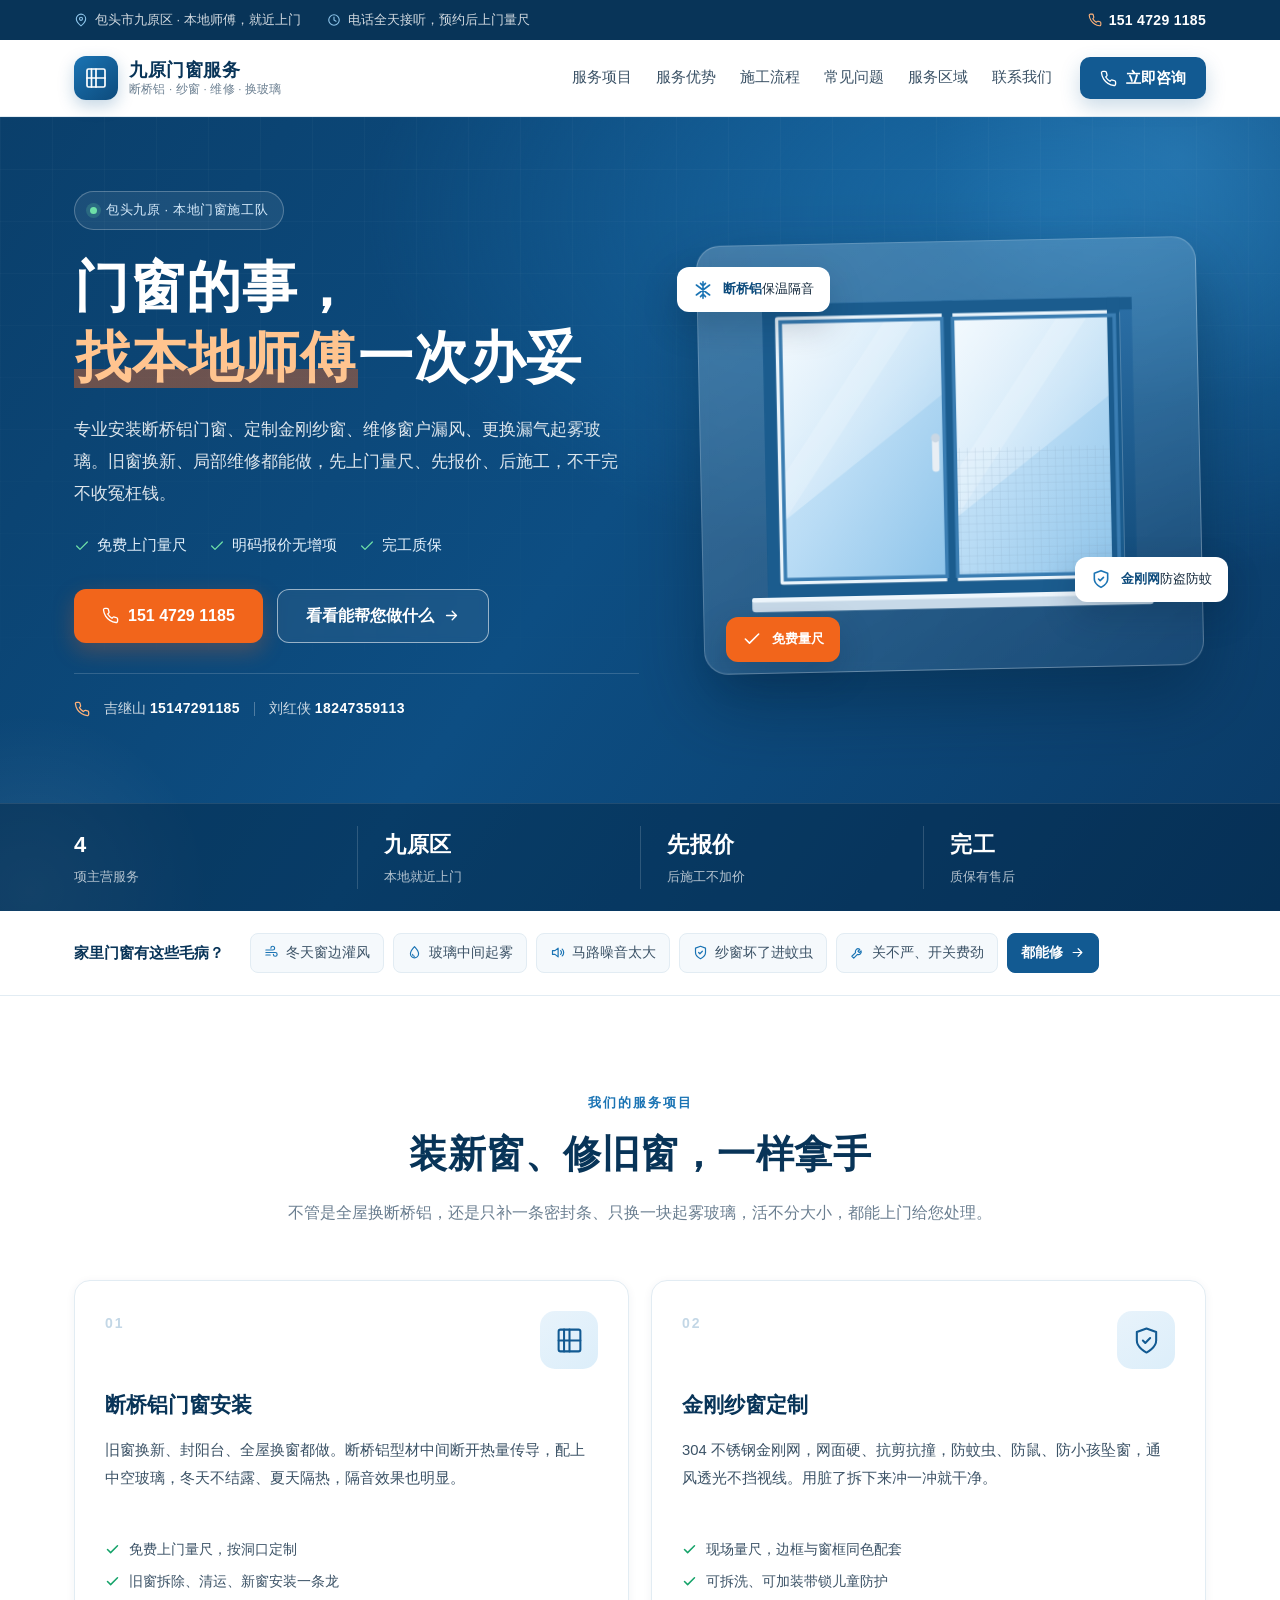
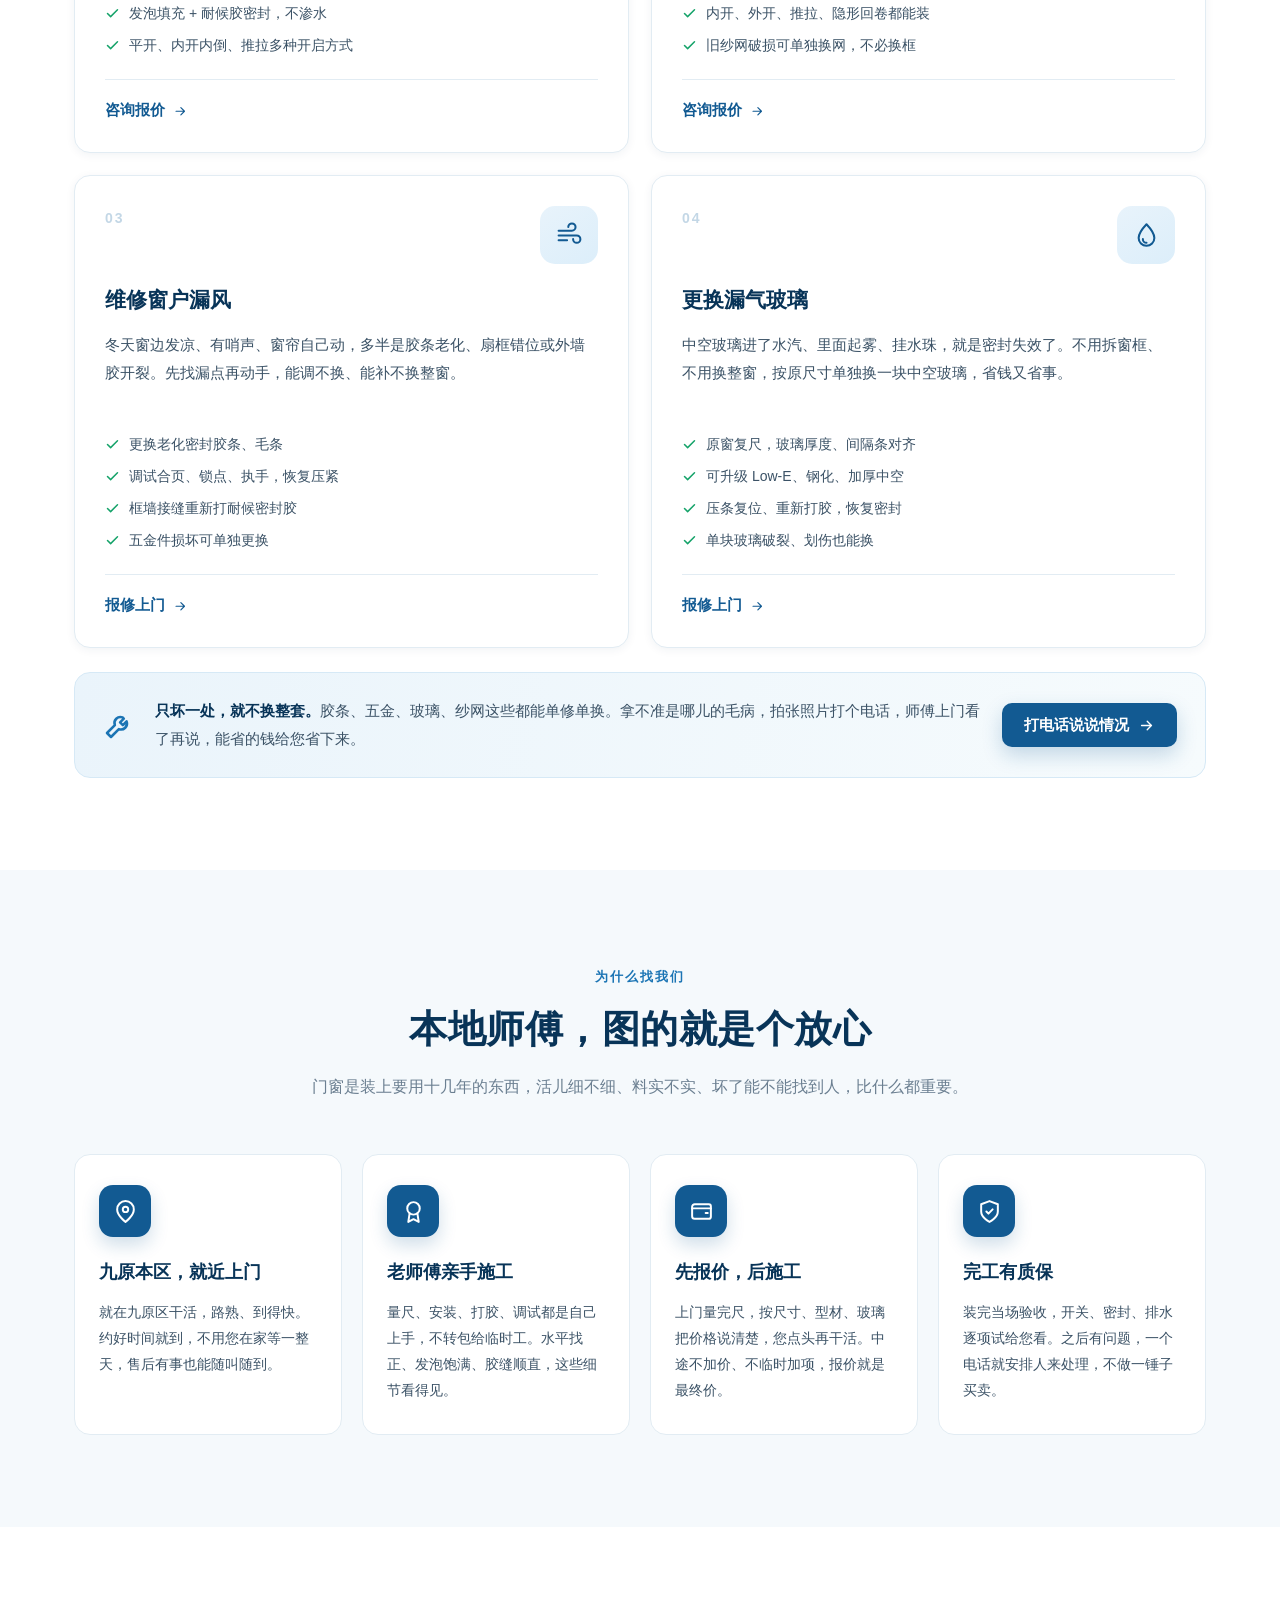
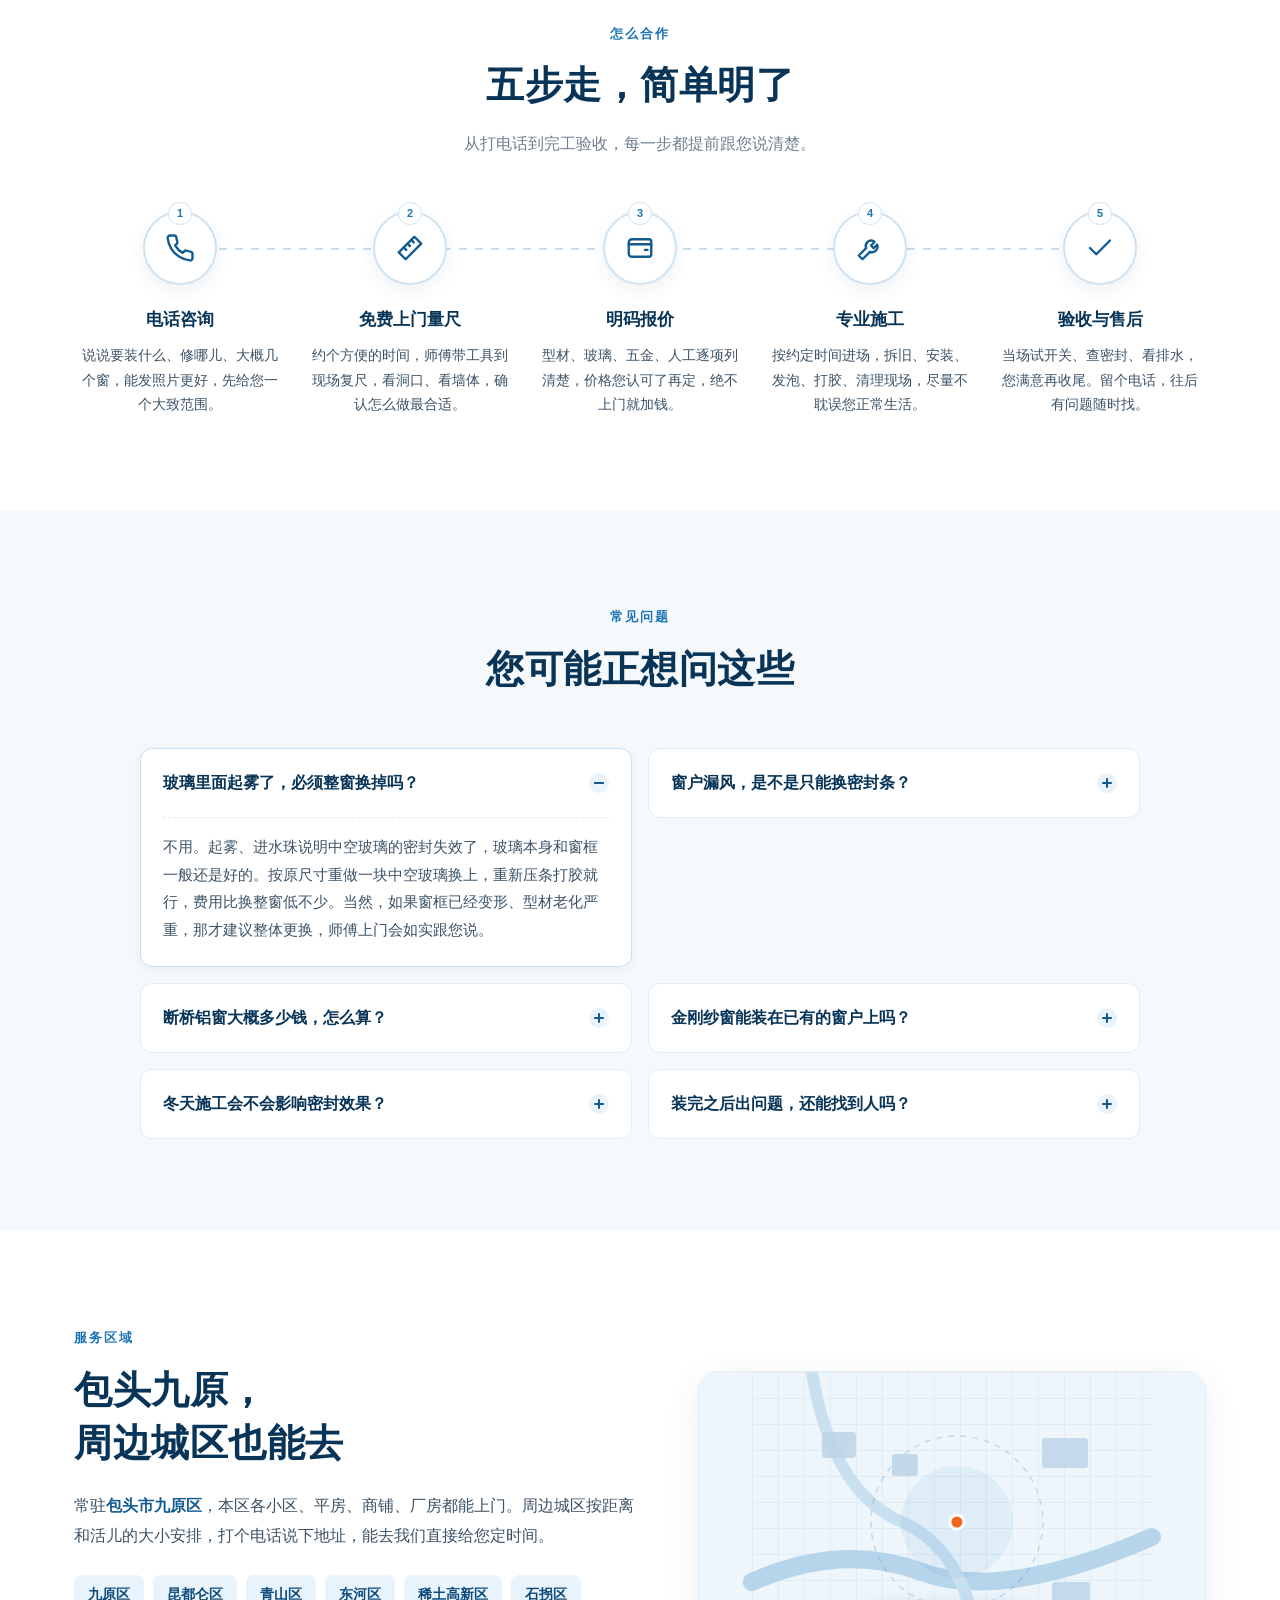
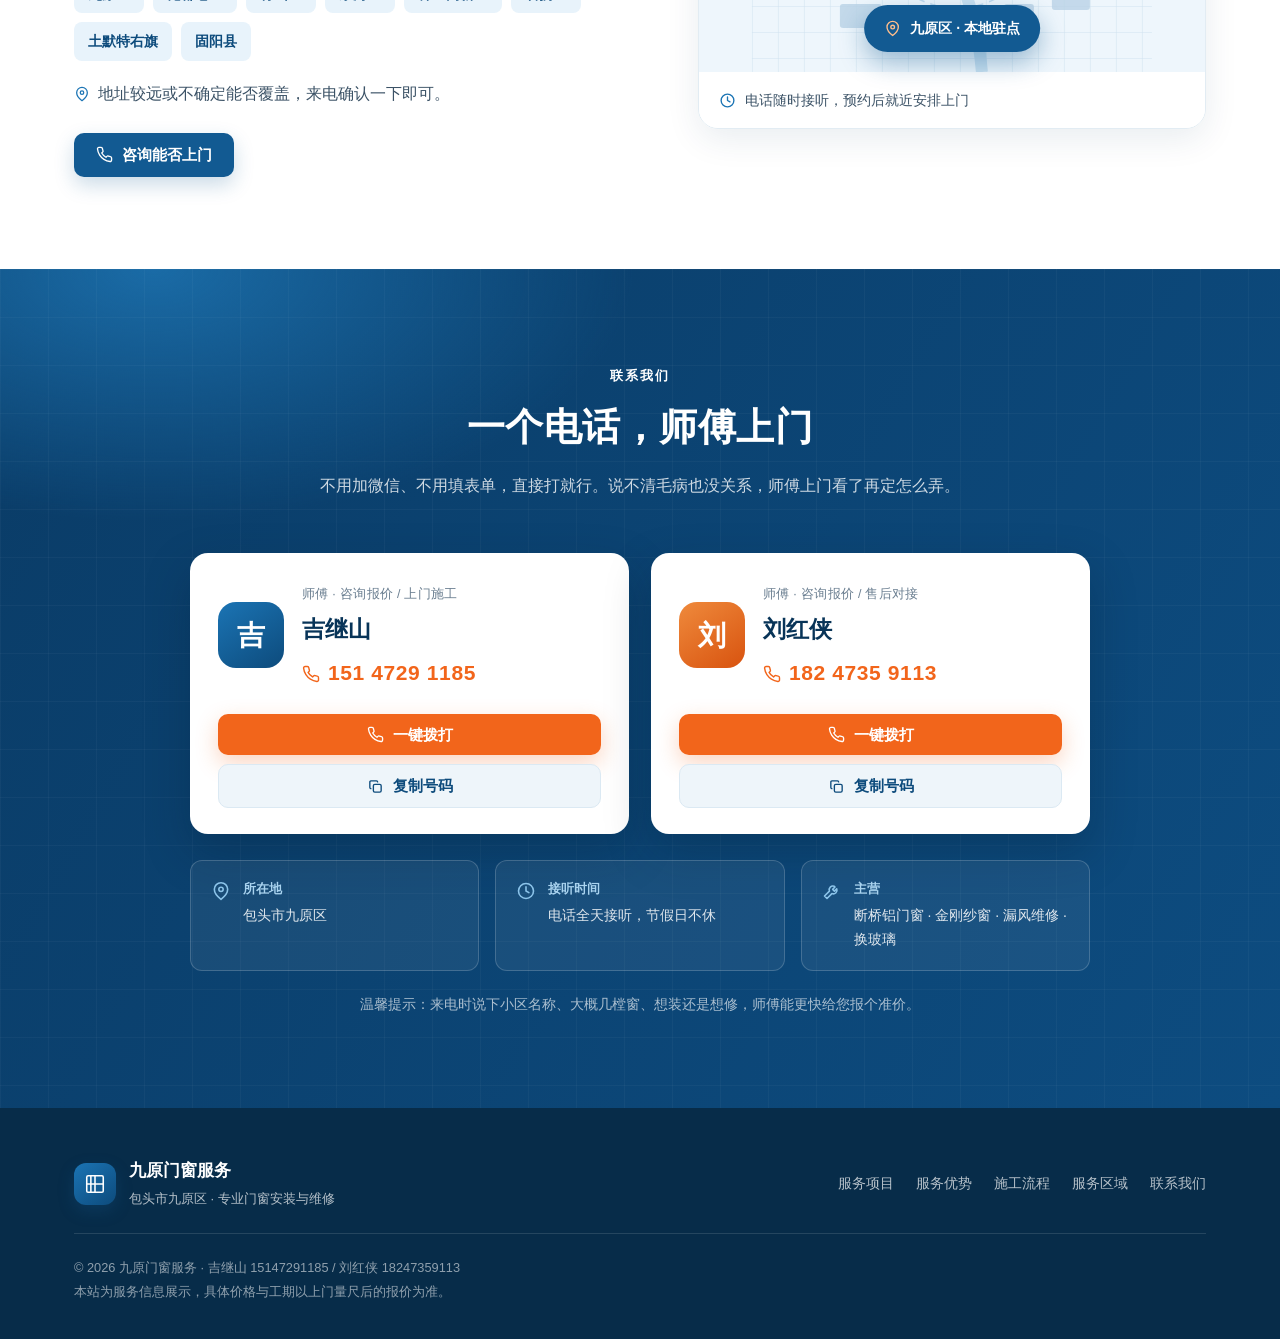
==== index.html @ 122d47f6 "初始化门窗服务网站：断桥铝门窗 / 金刚纱窗 / 漏风维修 / 更换漏气玻璃" ====
<!DOCTYPE html>
<html lang="zh-CN">
<head>
<meta charset="UTF-8">
<meta name="viewport" content="width=device-width, initial-scale=1.0, viewport-fit=cover">
<meta name="theme-color" content="#0d4b7c">
<title>包头九原断桥铝门窗安装｜金刚纱窗｜窗户漏风维修｜更换漏气玻璃 - 吉继山 刘红侠</title>
<meta name="description" content="包头市九原区本地门窗师傅，专业安装断桥铝门窗、定制金刚纱窗、维修窗户漏风、更换漏气（起雾）中空玻璃。免费上门量尺，先报价后施工，完工有质保。吉继山 15147291185，刘红侠 18247359113。">
<meta name="keywords" content="包头断桥铝门窗,九原区门窗安装,金刚纱窗,窗户漏风维修,更换漏气玻璃,中空玻璃起雾,包头换玻璃,门窗密封条,吉继山,刘红侠">
<meta name="robots" content="index,follow">
<link rel="icon" href="data:image/svg+xml,%3Csvg xmlns='http://www.w3.org/2000/svg' viewBox='0 0 32 32'%3E%3Crect width='32' height='32' rx='7' fill='%230d4b7c'/%3E%3Cg fill='none' stroke='%23fff' stroke-width='2'%3E%3Crect x='7' y='7' width='18' height='18' rx='1.5'/%3E%3Cpath d='M16 7v18M7 16h18'/%3E%3C/g%3E%3C/svg%3E">
<meta property="og:type" content="website">
<meta property="og:title" content="包头九原断桥铝门窗安装｜金刚纱窗｜漏风维修｜更换漏气玻璃">
<meta property="og:description" content="包头市九原区本地门窗师傅：断桥铝门窗安装、金刚纱窗定制、窗户漏风维修、漏气中空玻璃更换。免费上门量尺，先报价后施工。吉继山 15147291185 / 刘红侠 18247359113。">
<link rel="stylesheet" href="assets/css/style.css">
<script>document.documentElement.classList.add('js');</script>
<script type="application/ld+json">
{
  "@context": "https://schema.org",
  "@type": "HomeAndConstructionBusiness",
  "name": "九原门窗服务",
  "description": "包头市九原区本地门窗服务：断桥铝门窗安装、金刚纱窗定制、窗户漏风维修、漏气中空玻璃更换。",
  "areaServed": ["包头市九原区", "昆都仑区", "青山区", "东河区", "稀土高新区"],
  "telephone": ["+8615147291185", "+8618247359113"],
  "address": {
    "@type": "PostalAddress",
    "addressLocality": "包头市九原区",
    "addressRegion": "内蒙古自治区",
    "addressCountry": "CN"
  },
  "openingHours": "Mo-Su 07:00-21:00",
  "priceRange": "面议",
  "serviceArea": {
    "@type": "AdministrativeArea",
    "name": "包头市九原区"
  }
}
</script>
</head>
<body>

<!-- 图标库 -->
<svg class="svg-sprite" aria-hidden="true" xmlns="http://www.w3.org/2000/svg">
  <symbol id="i-phone" viewBox="0 0 24 24"><path d="M22 16.92v3a2 2 0 0 1-2.18 2 19.79 19.79 0 0 1-8.63-3.07 19.5 19.5 0 0 1-6-6 19.79 19.79 0 0 1-3.07-8.67A2 2 0 0 1 4.11 2h3a2 2 0 0 1 2 1.72c.13.96.36 1.9.7 2.81a2 2 0 0 1-.45 2.11L8.09 9.91a16 16 0 0 0 6 6l1.27-1.27a2 2 0 0 1 2.11-.45c.9.34 1.85.57 2.81.7A2 2 0 0 1 22 16.92z"/></symbol>
  <symbol id="i-window" viewBox="0 0 24 24"><rect x="3" y="3" width="18" height="18" rx="1.5"/><path d="M12 3v18M3 12h18M7.5 3v18"/></symbol>
  <symbol id="i-shield" viewBox="0 0 24 24"><path d="M12 22s8-4 8-10V5l-8-3-8 3v7c0 6 8 10 8 10z"/><path d="M9 12l2 2 4-4"/></symbol>
  <symbol id="i-wind" viewBox="0 0 24 24"><path d="M3 8h11a3 3 0 1 0-3-3M3 12h15a3 3 0 1 1-3 3M3 16h7"/></symbol>
  <symbol id="i-droplet" viewBox="0 0 24 24"><path d="M12 2.7S5.5 9.6 5.5 14a6.5 6.5 0 0 0 13 0C18.5 9.6 12 2.7 12 2.7z"/><path d="M9 15a3 3 0 0 0 3 3"/></symbol>
  <symbol id="i-ruler" viewBox="0 0 24 24"><path d="M3 15.5L15.5 3 21 8.5 8.5 21 3 15.5z"/><path d="M7 11.5l2 2M10 8.5l2 2M13 5.5l2 2"/></symbol>
  <symbol id="i-check" viewBox="0 0 24 24"><path d="M20 6L9 17l-5-5"/></symbol>
  <symbol id="i-clock" viewBox="0 0 24 24"><circle cx="12" cy="12" r="9"/><path d="M12 7v5l3.5 2"/></symbol>
  <symbol id="i-badge" viewBox="0 0 24 24"><circle cx="12" cy="9" r="6"/><path d="M8.2 14.2L7 22l5-2.6L17 22l-1.2-7.8"/></symbol>
  <symbol id="i-wallet" viewBox="0 0 24 24"><path d="M3 7.5A2.5 2.5 0 0 1 5.5 5H19a2 2 0 0 1 2 2v10a2 2 0 0 1-2 2H5.5A2.5 2.5 0 0 1 3 16.5v-9z"/><path d="M3 9h18M16 13.5h2"/></symbol>
  <symbol id="i-wrench" viewBox="0 0 24 24"><path d="M14.7 6.3a4.5 4.5 0 0 0-5.8 5.8L3 18l3 3 5.9-5.9a4.5 4.5 0 0 0 5.8-5.8l-2.8 2.8-2.1-2.1 2.8-2.8z"/></symbol>
  <symbol id="i-pin" viewBox="0 0 24 24"><path d="M20 10c0 6-8 12-8 12S4 16 4 10a8 8 0 1 1 16 0z"/><circle cx="12" cy="10" r="2.6"/></symbol>
  <symbol id="i-arrow" viewBox="0 0 24 24"><path d="M5 12h14M13 6l6 6-6 6"/></symbol>
  <symbol id="i-menu" viewBox="0 0 24 24"><path d="M4 7h16M4 12h16M4 17h16"/></symbol>
  <symbol id="i-close" viewBox="0 0 24 24"><path d="M6 6l12 12M18 6L6 18"/></symbol>
  <symbol id="i-copy" viewBox="0 0 24 24"><rect x="9" y="9" width="11" height="11" rx="2"/><path d="M15 5.5A1.5 1.5 0 0 0 13.5 4h-8A1.5 1.5 0 0 0 4 5.5v8A1.5 1.5 0 0 0 5.5 15"/></symbol>
  <symbol id="i-star" viewBox="0 0 24 24"><path d="M12 2.5l2.9 6 6.6 1-4.8 4.6 1.1 6.5-5.8-3.1-5.8 3.1 1.1-6.5-4.8-4.6 6.6-1z"/></symbol>
  <symbol id="i-up" viewBox="0 0 24 24"><path d="M6 14l6-6 6 6"/></symbol>
  <symbol id="i-sun" viewBox="0 0 24 24"><circle cx="12" cy="12" r="4"/><path d="M12 2v2M12 20v2M4.9 4.9l1.4 1.4M17.7 17.7l1.4 1.4M2 12h2M20 12h2M4.9 19.1l1.4-1.4M17.7 6.3l1.4-1.4"/></symbol>
  <symbol id="i-snow" viewBox="0 0 24 24"><path d="M12 2v20M4 6l16 12M20 6L4 18M9 4l3 3 3-3M9 20l3-3 3 3"/></symbol>
  <symbol id="i-volume" viewBox="0 0 24 24"><path d="M4 9v6h4l5 4V5L8 9H4z"/><path d="M17 9a4 4 0 0 1 0 6M19.5 6.5a7.5 7.5 0 0 1 0 11"/></symbol>
</svg>

<!-- 顶部信息条 -->
<div class="topbar">
  <div class="container topbar__inner">
    <div class="topbar__info">
      <span><svg class="icon"><use href="#i-pin"/></svg>包头市九原区 · 本地师傅，就近上门</span>
      <span class="topbar__hide-sm"><svg class="icon"><use href="#i-clock"/></svg>电话全天接听，预约后上门量尺</span>
    </div>
    <a class="topbar__phone" href="tel:15147291185"><svg class="icon"><use href="#i-phone"/></svg>151 4729 1185</a>
  </div>
</div>

<!-- 导航 -->
<header class="site-header" id="header">
  <div class="container nav">
    <a class="brand" href="#top" aria-label="九原门窗服务 首页">
      <span class="brand__mark"><svg class="icon"><use href="#i-window"/></svg></span>
      <span class="brand__text">
        <strong>九原门窗服务</strong>
        <small>断桥铝 · 纱窗 · 维修 · 换玻璃</small>
      </span>
    </a>
    <nav class="nav__links" id="navLinks" aria-label="主导航">
      <a href="#services">服务项目</a>
      <a href="#why">服务优势</a>
      <a href="#process">施工流程</a>
      <a href="#problems">常见问题</a>
      <a href="#area">服务区域</a>
      <a href="#contact">联系我们</a>
    </nav>
    <a class="btn btn--primary nav__cta" href="tel:15147291185"><svg class="icon"><use href="#i-phone"/></svg>立即咨询</a>
    <button class="nav__toggle" id="navToggle" aria-label="打开菜单" aria-expanded="false"><svg class="icon"><use href="#i-menu"/></svg></button>
  </div>
</header>

<main id="top">

<!-- 首屏 -->
<section class="hero">
  <div class="hero__deco hero__deco--1"></div>
  <div class="hero__deco hero__deco--2"></div>
  <div class="container hero__inner">
    <div class="hero__content">
      <span class="hero__eyebrow"><span class="dot"></span>包头九原 · 本地门窗施工队</span>
      <h1 class="hero__title">门窗的事，<br><em>找本地师傅</em>一次办妥</h1>
      <p class="hero__desc">专业安装断桥铝门窗、定制金刚纱窗、维修窗户漏风、更换漏气起雾玻璃。旧窗换新、局部维修都能做，先上门量尺、先报价、后施工，不干完不收冤枉钱。</p>
      <div class="hero__tags">
        <span><svg class="icon"><use href="#i-check"/></svg>免费上门量尺</span>
        <span><svg class="icon"><use href="#i-check"/></svg>明码报价无增项</span>
        <span><svg class="icon"><use href="#i-check"/></svg>完工质保</span>
      </div>
      <div class="hero__actions">
        <a class="btn btn--call btn--lg" href="tel:15147291185"><svg class="icon"><use href="#i-phone"/></svg>151 4729 1185</a>
        <a class="btn btn--outline btn--lg" href="#services">看看能帮您做什么<svg class="icon"><use href="#i-arrow"/></svg></a>
      </div>
      <div class="hero__people">
        <svg class="icon"><use href="#i-phone"/></svg>
        <span>吉继山 <b>15147291185</b></span>
        <i></i>
        <span>刘红侠 <b>18247359113</b></span>
      </div>
    </div>

    <div class="hero__art" aria-hidden="true">
      <div class="window-illu">
        <svg viewBox="0 0 520 440" xmlns="http://www.w3.org/2000/svg">
          <defs>
            <linearGradient id="glass" x1="0" y1="0" x2="1" y2="1">
              <stop offset="0%" stop-color="#dceefb"/><stop offset="48%" stop-color="#b9dcf5"/><stop offset="100%" stop-color="#8ec4ea"/>
            </linearGradient>
            <linearGradient id="frame" x1="0" y1="0" x2="0" y2="1">
              <stop offset="0%" stop-color="#2b6fa6"/><stop offset="100%" stop-color="#124a78"/>
            </linearGradient>
            <linearGradient id="shine" x1="0" y1="0" x2="1" y2="1">
              <stop offset="0%" stop-color="#ffffff" stop-opacity=".65"/><stop offset="100%" stop-color="#ffffff" stop-opacity="0"/>
            </linearGradient>
            <pattern id="mesh" width="9" height="9" patternUnits="userSpaceOnUse">
              <path d="M0 0H9M0 0V9" stroke="#7d9cb5" stroke-width=".6" opacity=".55"/>
            </pattern>
          </defs>
          <!-- 外框 -->
          <rect x="52" y="46" width="416" height="330" rx="8" fill="url(#frame)"/>
          <rect x="66" y="60" width="388" height="302" rx="4" fill="#eaf4fb"/>
          <!-- 左扇玻璃 -->
          <rect x="72" y="66" width="182" height="290" rx="2" fill="url(#glass)"/>
          <polygon points="72,66 254,66 254,150 72,290" fill="url(#shine)"/>
          <polygon points="72,240 190,66 224,66 72,290" fill="#ffffff" opacity=".18"/>
          <!-- 右扇玻璃 -->
          <rect x="266" y="66" width="182" height="290" rx="2" fill="url(#glass)"/>
          <polygon points="266,66 448,66 448,150 266,290" fill="url(#shine)"/>
          <polygon points="266,240 384,66 418,66 266,290" fill="#ffffff" opacity=".18"/>
          <!-- 金刚网（右扇下半示意） -->
          <rect x="266" y="212" width="182" height="144" fill="url(#mesh)"/>
          <!-- 竖梃 / 中梃 -->
          <rect x="254" y="46" width="12" height="330" fill="#1b5c8e"/>
          <rect x="52" y="46" width="416" height="14" fill="#1b5c8e"/>
          <rect x="52" y="362" width="416" height="14" fill="#1b5c8e"/>
          <rect x="52" y="46" width="14" height="330" fill="#1b5c8e"/>
          <rect x="440" y="46" width="14" height="330" fill="#1b5c8e"/>
          <!-- 窗扇内框线 -->
          <rect x="72" y="66" width="182" height="290" fill="none" stroke="#3a7db2" stroke-width="4"/>
          <rect x="266" y="66" width="182" height="290" fill="none" stroke="#3a7db2" stroke-width="4"/>
          <!-- 把手 -->
          <rect x="240" y="196" width="8" height="42" rx="4" fill="#e8eef4"/>
          <circle cx="244" cy="200" r="5" fill="#c9d7e4"/>
          <!-- 底部窗台 -->
          <rect x="34" y="376" width="452" height="16" rx="4" fill="#c7d9e8"/>
          <rect x="34" y="376" width="452" height="5" rx="2" fill="#eef6fc"/>
        </svg>
      </div>
      <div class="floating-badge floating-badge--a"><svg class="icon"><use href="#i-snow"/></svg><span><b>断桥铝</b>保温隔音</span></div>
      <div class="floating-badge floating-badge--b"><svg class="icon"><use href="#i-shield"/></svg><span><b>金刚网</b>防盗防蚊</span></div>
      <div class="floating-badge floating-badge--c"><svg class="icon"><use href="#i-check"/></svg><span>免费量尺</span></div>
    </div>
  </div>

  <div class="hero__stats">
    <div class="container hero__stats-inner">
      <div><strong>4</strong><span>项主营服务</span></div>
      <div><strong>九原区</strong><span>本地就近上门</span></div>
      <div><strong>先报价</strong><span>后施工不加价</span></div>
      <div><strong>完工</strong><span>质保有售后</span></div>
    </div>
  </div>
</section>

<!-- 快捷痛点 -->
<section class="quick">
  <div class="container quick__inner">
    <p class="quick__label">家里门窗有这些毛病？</p>
    <div class="quick__items">
      <a href="#services"><svg class="icon"><use href="#i-wind"/></svg>冬天窗边灌风</a>
      <a href="#services"><svg class="icon"><use href="#i-droplet"/></svg>玻璃中间起雾</a>
      <a href="#services"><svg class="icon"><use href="#i-volume"/></svg>马路噪音太大</a>
      <a href="#services"><svg class="icon"><use href="#i-shield"/></svg>纱窗坏了进蚊虫</a>
      <a href="#services"><svg class="icon"><use href="#i-wrench"/></svg>关不严、开关费劲</a>
      <a href="#contact" class="quick__cta">都能修 <svg class="icon"><use href="#i-arrow"/></svg></a>
    </div>
  </div>
</section>

<!-- 服务项目 -->
<section class="section" id="services">
  <div class="container">
    <div class="section__head reveal">
      <span class="section__eyebrow">我们的服务项目</span>
      <h2 class="section__title">装新窗、修旧窗，一样拿手</h2>
      <p class="section__desc">不管是全屋换断桥铝，还是只补一条密封条、只换一块起雾玻璃，活不分大小，都能上门给您处理。</p>
    </div>

    <div class="services__grid">
      <article class="service-card reveal">
        <div class="service-card__top">
          <span class="service-card__no">01</span>
          <span class="service-card__icon"><svg class="icon"><use href="#i-window"/></svg></span>
        </div>
        <h3>断桥铝门窗安装</h3>
        <p>旧窗换新、封阳台、全屋换窗都做。断桥铝型材中间断开热量传导，配上中空玻璃，冬天不结露、夏天隔热，隔音效果也明显。</p>
        <ul class="service-card__list">
          <li><svg class="icon"><use href="#i-check"/></svg>免费上门量尺，按洞口定制</li>
          <li><svg class="icon"><use href="#i-check"/></svg>旧窗拆除、清运、新窗安装一条龙</li>
          <li><svg class="icon"><use href="#i-check"/></svg>发泡填充 + 耐候胶密封，不渗水</li>
          <li><svg class="icon"><use href="#i-check"/></svg>平开、内开内倒、推拉多种开启方式</li>
        </ul>
        <a class="service-card__link" href="tel:15147291185">咨询报价 <svg class="icon"><use href="#i-arrow"/></svg></a>
      </article>

      <article class="service-card reveal">
        <div class="service-card__top">
          <span class="service-card__no">02</span>
          <span class="service-card__icon"><svg class="icon"><use href="#i-shield"/></svg></span>
        </div>
        <h3>金刚纱窗定制</h3>
        <p>304 不锈钢金刚网，网面硬、抗剪抗撞，防蚊虫、防鼠、防小孩坠窗，通风透光不挡视线。用脏了拆下来冲一冲就干净。</p>
        <ul class="service-card__list">
          <li><svg class="icon"><use href="#i-check"/></svg>现场量尺，边框与窗框同色配套</li>
          <li><svg class="icon"><use href="#i-check"/></svg>可拆洗、可加装带锁儿童防护</li>
          <li><svg class="icon"><use href="#i-check"/></svg>内开、外开、推拉、隐形回卷都能装</li>
          <li><svg class="icon"><use href="#i-check"/></svg>旧纱网破损可单独换网，不必换框</li>
        </ul>
        <a class="service-card__link" href="tel:18247359113">咨询报价 <svg class="icon"><use href="#i-arrow"/></svg></a>
      </article>

      <article class="service-card reveal">
        <div class="service-card__top">
          <span class="service-card__no">03</span>
          <span class="service-card__icon"><svg class="icon"><use href="#i-wind"/></svg></span>
        </div>
        <h3>维修窗户漏风</h3>
        <p>冬天窗边发凉、有哨声、窗帘自己动，多半是胶条老化、扇框错位或外墙胶开裂。先找漏点再动手，能调不换、能补不换整窗。</p>
        <ul class="service-card__list">
          <li><svg class="icon"><use href="#i-check"/></svg>更换老化密封胶条、毛条</li>
          <li><svg class="icon"><use href="#i-check"/></svg>调试合页、锁点、执手，恢复压紧</li>
          <li><svg class="icon"><use href="#i-check"/></svg>框墙接缝重新打耐候密封胶</li>
          <li><svg class="icon"><use href="#i-check"/></svg>五金件损坏可单独更换</li>
        </ul>
        <a class="service-card__link" href="tel:15147291185">报修上门 <svg class="icon"><use href="#i-arrow"/></svg></a>
      </article>

      <article class="service-card reveal">
        <div class="service-card__top">
          <span class="service-card__no">04</span>
          <span class="service-card__icon"><svg class="icon"><use href="#i-droplet"/></svg></span>
        </div>
        <h3>更换漏气玻璃</h3>
        <p>中空玻璃进了水汽、里面起雾、挂水珠，就是密封失效了。不用拆窗框、不用换整窗，按原尺寸单独换一块中空玻璃，省钱又省事。</p>
        <ul class="service-card__list">
          <li><svg class="icon"><use href="#i-check"/></svg>原窗复尺，玻璃厚度、间隔条对齐</li>
          <li><svg class="icon"><use href="#i-check"/></svg>可升级 Low-E、钢化、加厚中空</li>
          <li><svg class="icon"><use href="#i-check"/></svg>压条复位、重新打胶，恢复密封</li>
          <li><svg class="icon"><use href="#i-check"/></svg>单块玻璃破裂、划伤也能换</li>
        </ul>
        <a class="service-card__link" href="tel:18247359113">报修上门 <svg class="icon"><use href="#i-arrow"/></svg></a>
      </article>
    </div>

    <div class="services__note reveal">
      <svg class="icon"><use href="#i-wrench"/></svg>
      <p><b>只坏一处，就不换整套。</b>胶条、五金、玻璃、纱网这些都能单修单换。拿不准是哪儿的毛病，拍张照片打个电话，师傅上门看了再说，能省的钱给您省下来。</p>
      <a href="tel:15147291185" class="btn btn--primary">打电话说说情况 <svg class="icon"><use href="#i-arrow"/></svg></a>
    </div>
  </div>
</section>

<!-- 服务优势 -->
<section class="section section--tint" id="why">
  <div class="container">
    <div class="section__head reveal">
      <span class="section__eyebrow">为什么找我们</span>
      <h2 class="section__title">本地师傅，图的就是个放心</h2>
      <p class="section__desc">门窗是装上要用十几年的东西，活儿细不细、料实不实、坏了能不能找到人，比什么都重要。</p>
    </div>
    <div class="adv__grid">
      <div class="adv-card reveal">
        <span class="adv-card__icon"><svg class="icon"><use href="#i-pin"/></svg></span>
        <h3>九原本区，就近上门</h3>
        <p>就在九原区干活，路熟、到得快。约好时间就到，不用您在家等一整天，售后有事也能随叫随到。</p>
      </div>
      <div class="adv-card reveal">
        <span class="adv-card__icon"><svg class="icon"><use href="#i-badge"/></svg></span>
        <h3>老师傅亲手施工</h3>
        <p>量尺、安装、打胶、调试都是自己上手，不转包给临时工。水平找正、发泡饱满、胶缝顺直，这些细节看得见。</p>
      </div>
      <div class="adv-card reveal">
        <span class="adv-card__icon"><svg class="icon"><use href="#i-wallet"/></svg></span>
        <h3>先报价，后施工</h3>
        <p>上门量完尺，按尺寸、型材、玻璃把价格说清楚，您点头再干活。中途不加价、不临时加项，报价就是最终价。</p>
      </div>
      <div class="adv-card reveal">
        <span class="adv-card__icon"><svg class="icon"><use href="#i-shield"/></svg></span>
        <h3>完工有质保</h3>
        <p>装完当场验收，开关、密封、排水逐项试给您看。之后有问题，一个电话就安排人来处理，不做一锤子买卖。</p>
      </div>
    </div>
  </div>
</section>

<!-- 施工流程 -->
<section class="section" id="process">
  <div class="container">
    <div class="section__head reveal">
      <span class="section__eyebrow">怎么合作</span>
      <h2 class="section__title">五步走，简单明了</h2>
      <p class="section__desc">从打电话到完工验收，每一步都提前跟您说清楚。</p>
    </div>
    <div class="process">
      <div class="process__line"></div>
      <div class="step reveal">
        <span class="step__num">1</span>
        <span class="step__icon"><svg class="icon"><use href="#i-phone"/></svg></span>
        <h3>电话咨询</h3>
        <p>说说要装什么、修哪儿、大概几个窗，能发照片更好，先给您一个大致范围。</p>
      </div>
      <div class="step reveal">
        <span class="step__num">2</span>
        <span class="step__icon"><svg class="icon"><use href="#i-ruler"/></svg></span>
        <h3>免费上门量尺</h3>
        <p>约个方便的时间，师傅带工具到现场复尺，看洞口、看墙体，确认怎么做最合适。</p>
      </div>
      <div class="step reveal">
        <span class="step__num">3</span>
        <span class="step__icon"><svg class="icon"><use href="#i-wallet"/></svg></span>
        <h3>明码报价</h3>
        <p>型材、玻璃、五金、人工逐项列清楚，价格您认可了再定，绝不上门就加钱。</p>
      </div>
      <div class="step reveal">
        <span class="step__num">4</span>
        <span class="step__icon"><svg class="icon"><use href="#i-wrench"/></svg></span>
        <h3>专业施工</h3>
        <p>按约定时间进场，拆旧、安装、发泡、打胶、清理现场，尽量不耽误您正常生活。</p>
      </div>
      <div class="step reveal">
        <span class="step__num">5</span>
        <span class="step__icon"><svg class="icon"><use href="#i-check"/></svg></span>
        <h3>验收与售后</h3>
        <p>当场试开关、查密封、看排水，您满意再收尾。留个电话，往后有问题随时找。</p>
      </div>
    </div>
  </div>
</section>

<!-- 常见问题 -->
<section class="section section--tint" id="problems">
  <div class="container">
    <div class="section__head reveal">
      <span class="section__eyebrow">常见问题</span>
      <h2 class="section__title">您可能正想问这些</h2>
    </div>
    <div class="faq__grid">
      <details class="faq reveal" open>
        <summary>玻璃里面起雾了，必须整窗换掉吗？<span class="faq__plus"></span></summary>
        <p>不用。起雾、进水珠说明中空玻璃的密封失效了，玻璃本身和窗框一般还是好的。按原尺寸重做一块中空玻璃换上，重新压条打胶就行，费用比换整窗低不少。当然，如果窗框已经变形、型材老化严重，那才建议整体更换，师傅上门会如实跟您说。</p>
      </details>
      <details class="faq reveal">
        <summary>窗户漏风，是不是只能换密封条？<span class="faq__plus"></span></summary>
        <p>不一定，得先找漏点。常见原因有四类：胶条老化收缩、锁点松了扇压不紧、框与墙之间的胶开裂、窗扇下垂变形。前三种调一调、补一补、换条胶条就能解决，花不了多少钱。我们上门先查再修，不会一上来就劝您换窗。</p>
      </details>
      <details class="faq reveal">
        <summary>断桥铝窗大概多少钱，怎么算？<span class="faq__plus"></span></summary>
        <p>按平米和具体配置算：型材系列与壁厚、玻璃是普通中空还是 Low-E／钢化、五金品牌、开启扇数量、要不要拆旧和外墙打胶，都会影响价格。所以得先量尺才能报准。您打电话说下大概几樘窗、什么户型，我们可以先给个参考区间。</p>
      </details>
      <details class="faq reveal">
        <summary>金刚纱窗能装在已有的窗户上吗？<span class="faq__plus"></span></summary>
        <p>基本都能。平开窗、推拉窗、内开内倒窗都有对应的做法，边框颜色也可以配现有窗框。装之前师傅会看开启方式和预留空间，避免装完挡住执手或者影响开窗。旧纱窗只是网破了、框还结实，也可以单换金刚网。</p>
      </details>
      <details class="faq reveal">
        <summary>冬天施工会不会影响密封效果？<span class="faq__plus"></span></summary>
        <p>可以施工，但会挑天气、用对材料。低温下发泡胶和密封胶的固化条件有要求，我们会避开极寒和大风天，选用低温适用的材料，重点把框墙接缝和外侧耐候胶做严实。真遇到不适合打胶的天气，会跟您商量改期，不硬干。</p>
      </details>
      <details class="faq reveal">
        <summary>装完之后出问题，还能找到人吗？<span class="faq__plus"></span></summary>
        <p>能。我们就在九原本区做，不是干完就走的流动队。胶缝开裂、开关变紧、五金松动这类情况，打个电话约个时间就过去调。两位师傅的电话都留在下面，存一下就行。</p>
      </details>
    </div>
  </div>
</section>

<!-- 服务区域 -->
<section class="section" id="area">
  <div class="container">
    <div class="area">
      <div class="area__text reveal">
        <span class="section__eyebrow">服务区域</span>
        <h2 class="section__title">包头九原，<br>周边城区也能去</h2>
        <p>常驻<strong>包头市九原区</strong>，本区各小区、平房、商铺、厂房都能上门。周边城区按距离和活儿的大小安排，打个电话说下地址，能去我们直接给您定时间。</p>
        <div class="area__tags">
          <span>九原区</span><span>昆都仑区</span><span>青山区</span><span>东河区</span><span>稀土高新区</span><span>石拐区</span><span>土默特右旗</span><span>固阳县</span>
        </div>
        <p class="area__hint"><svg class="icon"><use href="#i-pin"/></svg>地址较远或不确定能否覆盖，来电确认一下即可。</p>
        <a class="btn btn--primary" href="tel:15147291185"><svg class="icon"><use href="#i-phone"/></svg>咨询能否上门</a>
      </div>
      <div class="area__card reveal">
        <div class="area__map">
          <svg viewBox="0 0 400 300" xmlns="http://www.w3.org/2000/svg" aria-hidden="true">
            <defs>
              <pattern id="grid" width="26" height="26" patternUnits="userSpaceOnUse"><path d="M26 0H0V26" fill="none" stroke="#cfe1f0" stroke-width="1"/></pattern>
            </defs>
            <rect width="400" height="300" fill="#eef6fc"/>
            <rect width="400" height="300" fill="url(#grid)"/>
            <path d="M0 210 Q90 170 170 200 T400 165" stroke="#b7d5ea" stroke-width="18" fill="none" stroke-linecap="round"/>
            <path d="M60 0 Q80 120 150 150 T230 300" stroke="#c9e0f0" stroke-width="12" fill="none"/>
            <circle cx="205" cy="150" r="86" fill="none" stroke="#1b74b4" stroke-opacity=".22" stroke-width="1.5" stroke-dasharray="6 6"/>
            <circle cx="205" cy="150" r="56" fill="#1b74b4" opacity=".07"/>
            <circle cx="205" cy="150" r="7" fill="#f2651b" stroke="#fff" stroke-width="3"/>
            <g fill="#b9d3e6" opacity=".8">
              <rect x="70" y="60" width="34" height="26" rx="3"/><rect x="290" y="66" width="46" height="30" rx="3"/>
              <rect x="300" y="210" width="38" height="28" rx="3"/><rect x="88" y="232" width="42" height="24" rx="3"/>
              <rect x="140" y="82" width="26" height="22" rx="3"/><rect x="252" y="232" width="30" height="22" rx="3"/>
            </g>
          </svg>
          <div class="area__pin"><svg class="icon"><use href="#i-pin"/></svg><span>九原区 · 本地驻点</span></div>
        </div>
        <div class="area__card-foot">
          <svg class="icon"><use href="#i-clock"/></svg>
          <span>电话随时接听，预约后就近安排上门</span>
        </div>
      </div>
    </div>
  </div>
</section>

<!-- 联系我们 -->
<section class="section contact" id="contact">
  <div class="container">
    <div class="section__head section__head--light reveal">
      <span class="section__eyebrow">联系我们</span>
      <h2 class="section__title">一个电话，师傅上门</h2>
      <p class="section__desc">不用加微信、不用填表单，直接打就行。说不清毛病也没关系，师傅上门看了再定怎么弄。</p>
    </div>

    <div class="contact__grid">
      <div class="person-card reveal">
        <div class="person-card__avatar">吉</div>
        <div class="person-card__info">
          <span class="person-card__role">师傅 · 咨询报价 / 上门施工</span>
          <h3>吉继山</h3>
          <a class="person-card__tel" href="tel:15147291185"><svg class="icon"><use href="#i-phone"/></svg>151 4729 1185</a>
        </div>
        <div class="person-card__actions">
          <a class="btn btn--call" href="tel:15147291185"><svg class="icon"><use href="#i-phone"/></svg>一键拨打</a>
          <button class="btn btn--copy" data-copy="15147291185"><svg class="icon"><use href="#i-copy"/></svg>复制号码</button>
        </div>
      </div>

      <div class="person-card reveal">
        <div class="person-card__avatar person-card__avatar--2">刘</div>
        <div class="person-card__info">
          <span class="person-card__role">师傅 · 咨询报价 / 售后对接</span>
          <h3>刘红侠</h3>
          <a class="person-card__tel" href="tel:18247359113"><svg class="icon"><use href="#i-phone"/></svg>182 4735 9113</a>
        </div>
        <div class="person-card__actions">
          <a class="btn btn--call" href="tel:18247359113"><svg class="icon"><use href="#i-phone"/></svg>一键拨打</a>
          <button class="btn btn--copy" data-copy="18247359113"><svg class="icon"><use href="#i-copy"/></svg>复制号码</button>
        </div>
      </div>
    </div>

    <div class="contact__meta reveal">
      <div><svg class="icon"><use href="#i-pin"/></svg><span><b>所在地</b>包头市九原区</span></div>
      <div><svg class="icon"><use href="#i-clock"/></svg><span><b>接听时间</b>电话全天接听，节假日不休</span></div>
      <div><svg class="icon"><use href="#i-wrench"/></svg><span><b>主营</b>断桥铝门窗 · 金刚纱窗 · 漏风维修 · 换玻璃</span></div>
    </div>
    <p class="contact__tip reveal">温馨提示：来电时说下小区名称、大概几樘窗、想装还是想修，师傅能更快给您报个准价。</p>
  </div>
</section>

</main>

<!-- 页脚 -->
<footer class="site-footer">
  <div class="container site-footer__inner">
    <div class="site-footer__brand">
      <span class="brand__mark"><svg class="icon"><use href="#i-window"/></svg></span>
      <div><strong>九原门窗服务</strong><p>包头市九原区 · 专业门窗安装与维修</p></div>
    </div>
    <div class="site-footer__links">
      <a href="#services">服务项目</a><a href="#why">服务优势</a><a href="#process">施工流程</a><a href="#area">服务区域</a><a href="#contact">联系我们</a>
    </div>
    <p class="site-footer__copy">© <span id="year">2026</span> 九原门窗服务 · 吉继山 15147291185 / 刘红侠 18247359113<br>本站为服务信息展示，具体价格与工期以上门量尺后的报价为准。</p>
  </div>
</footer>

<!-- 移动端固定拨号条 -->
<div class="mobile-callbar" id="callbar">
  <a href="tel:15147291185" class="mobile-callbar__btn"><svg class="icon"><use href="#i-phone"/></svg><span><small>吉继山</small>151 4729 1185</span></a>
  <a href="tel:18247359113" class="mobile-callbar__btn mobile-callbar__btn--2"><svg class="icon"><use href="#i-phone"/></svg><span><small>刘红侠</small>182 4735 9113</span></a>
</div>

<button class="to-top" id="toTop" aria-label="返回顶部"><svg class="icon"><use href="#i-up"/></svg></button>
<div class="toast" id="toast" role="status" aria-live="polite"></div>

<script src="assets/js/main.js"></script>
</body>
</html>
---- assets/css/style.css ----
/* ==========================================================
   九原门窗服务 · 站点样式
   ========================================================== */
:root{
  --blue-900:#083458;
  --blue-800:#0d4b7c;
  --blue-700:#125a92;
  --blue-600:#1b74b4;
  --blue-500:#2a8bd0;
  --blue-100:#e8f3fb;
  --ink:#152a3d;
  --ink-2:#3b5266;
  --muted:#6b7f91;
  --line:#e2ecf3;
  --bg:#ffffff;
  --tint:#f5f9fc;
  --orange:#f2651b;
  --orange-dark:#d8530f;
  --white:#fff;
  --shadow-sm:0 2px 10px rgba(16,58,92,.06);
  --shadow:0 10px 34px rgba(16,58,92,.09);
  --shadow-lg:0 22px 60px rgba(8,45,78,.18);
  --radius:16px;
  --maxw:1180px;
  --font:-apple-system,BlinkMacSystemFont,"PingFang SC","Hiragino Sans GB","Microsoft YaHei","Helvetica Neue",Arial,sans-serif;
}

*,*::before,*::after{box-sizing:border-box}
html{scroll-behavior:smooth;scroll-padding-top:84px;-webkit-text-size-adjust:100%}
body{margin:0;font-family:var(--font);color:var(--ink);background:var(--bg);line-height:1.75;font-size:16px;-webkit-font-smoothing:antialiased}
body{padding-bottom:0}
img,svg{display:block;max-width:100%}
a{color:inherit;text-decoration:none}
button{font-family:inherit;cursor:pointer;border:0;background:none;color:inherit}
h1,h2,h3,p,ul{margin:0}
ul{padding:0;list-style:none}
:focus-visible{outline:3px solid var(--blue-500);outline-offset:3px;border-radius:4px}

.container{width:100%;max-width:var(--maxw);margin:0 auto;padding:0 24px}
.svg-sprite{position:absolute;width:0;height:0;overflow:hidden}
.icon{width:1em;height:1em;fill:none;stroke:currentColor;stroke-width:1.9;stroke-linecap:round;stroke-linejoin:round;flex:none;vertical-align:-.13em}

/* ---------- 按钮 ---------- */
.btn{display:inline-flex;align-items:center;justify-content:center;gap:9px;padding:12px 22px;border-radius:10px;font-size:15px;font-weight:600;line-height:1.3;white-space:nowrap;transition:transform .2s ease,box-shadow .2s ease,background .2s ease,color .2s ease,border-color .2s ease}
.btn .icon{font-size:17px}
.btn:hover{transform:translateY(-2px)}
.btn:active{transform:translateY(0)}
.btn--lg{padding:16px 28px;font-size:16px;border-radius:12px}
.btn--primary{background:var(--blue-700);color:#fff;box-shadow:0 8px 20px rgba(18,90,146,.22)}
.btn--primary:hover{background:var(--blue-800);box-shadow:0 12px 26px rgba(18,90,146,.3)}
.btn--call{background:var(--orange);color:#fff;box-shadow:0 8px 22px rgba(242,101,27,.28)}
.btn--call:hover{background:var(--orange-dark);box-shadow:0 12px 28px rgba(242,101,27,.36)}
.btn--outline{border:1.5px solid rgba(255,255,255,.55);color:#fff;background:rgba(255,255,255,.06);backdrop-filter:blur(4px)}
.btn--outline:hover{background:rgba(255,255,255,.16);border-color:#fff}
.btn--copy{background:#eef5fa;color:var(--blue-800);border:1px solid #dbe9f3}
.btn--copy:hover{background:#e2eff8}

/* ---------- 顶部信息条 ---------- */
.topbar{background:var(--blue-900);color:rgba(255,255,255,.82);font-size:13px}
.topbar__inner{display:flex;align-items:center;justify-content:space-between;min-height:40px;gap:16px}
.topbar__info{display:flex;gap:26px;align-items:center;flex-wrap:wrap}
.topbar__info span{display:inline-flex;align-items:center;gap:7px}
.topbar__info .icon{font-size:14px;color:#8cc4ea}
.topbar__phone{display:inline-flex;align-items:center;gap:7px;color:#fff;font-weight:700;letter-spacing:.3px;font-size:14px}
.topbar__phone .icon{font-size:14px;color:#ffb27a}
.topbar__phone:hover{color:#ffd0ae}

/* ---------- 导航 ---------- */
.site-header{position:sticky;top:0;z-index:60;background:rgba(255,255,255,.96);backdrop-filter:blur(12px);border-bottom:1px solid var(--line);transition:box-shadow .25s ease}
.site-header.is-scrolled{box-shadow:0 6px 22px rgba(12,54,88,.09)}
.nav{display:flex;align-items:center;gap:28px;min-height:76px}
.brand{display:flex;align-items:center;gap:11px;flex:none}
.brand__mark{width:44px;height:44px;border-radius:12px;display:grid;place-items:center;background:linear-gradient(140deg,var(--blue-600),var(--blue-800));color:#fff;font-size:24px;box-shadow:0 6px 16px rgba(18,90,146,.25);flex:none}
.brand__mark .icon{stroke-width:1.7}
.brand__text{display:flex;flex-direction:column;line-height:1.35}
.brand__text strong{font-size:18px;letter-spacing:.5px;color:var(--blue-900)}
.brand__text small{font-size:11.5px;color:var(--muted);letter-spacing:.2px}
.nav__links{display:flex;align-items:center;gap:24px;margin-left:auto;font-size:14.5px;font-weight:500}
.nav__links a{color:var(--ink-2);position:relative;padding:6px 0;transition:color .2s}
.nav__links a::after{content:"";position:absolute;left:0;right:100%;bottom:0;height:2px;background:var(--blue-600);transition:right .25s ease}
.nav__links a:hover{color:var(--blue-700)}
.nav__links a:hover::after{right:0}
.nav__cta{padding:11px 20px}
.nav__toggle{display:none;font-size:26px;color:var(--blue-900);padding:6px;margin-left:auto}

/* ---------- 首屏 ---------- */
.hero{position:relative;overflow:hidden;background:radial-gradient(1100px 600px at 82% 12%,#1a6ba6 0%,transparent 62%),linear-gradient(125deg,#0a3f6b 0%,#0d4e83 48%,#0a3a66 100%);color:#fff}
.hero::before{content:"";position:absolute;inset:0;background-image:linear-gradient(rgba(255,255,255,.035) 1px,transparent 1px),linear-gradient(90deg,rgba(255,255,255,.035) 1px,transparent 1px);background-size:52px 52px;mask-image:linear-gradient(to bottom,rgba(0,0,0,.8),transparent 85%)}
.hero__deco{position:absolute;border-radius:50%;pointer-events:none}
.hero__deco--1{width:520px;height:520px;right:-160px;top:-220px;background:radial-gradient(circle,rgba(86,180,240,.22),transparent 68%)}
.hero__deco--2{width:360px;height:360px;left:-150px;bottom:-160px;background:radial-gradient(circle,rgba(255,255,255,.08),transparent 70%)}
.hero__inner{position:relative;display:grid;grid-template-columns:1.05fr .95fr;gap:56px;align-items:center;padding-top:74px;padding-bottom:82px}
.hero__eyebrow{display:inline-flex;align-items:center;gap:9px;padding:7px 15px;border:1px solid rgba(255,255,255,.25);border-radius:100px;background:rgba(255,255,255,.07);font-size:13px;letter-spacing:.6px;color:#d5eafb}
.hero__eyebrow .dot{width:7px;height:7px;border-radius:50%;background:#6ee0a8;box-shadow:0 0 0 4px rgba(110,224,168,.18)}
.hero__title{font-size:clamp(36px,4.3vw,56px);line-height:1.28;letter-spacing:1px;margin:22px 0 20px;font-weight:800}
.hero__title em{font-style:normal;color:#ffc48f;background:linear-gradient(transparent 70%,rgba(242,101,27,.42) 70%);padding:0 2px}
.hero__desc{font-size:16.5px;line-height:1.95;color:rgba(255,255,255,.86);max-width:560px}
.hero__tags{display:flex;flex-wrap:wrap;gap:10px 22px;margin:24px 0 30px;font-size:14.5px;color:#e4f1fc}
.hero__tags span{display:inline-flex;align-items:center;gap:7px}
.hero__tags .icon{color:#6ee0a8;font-size:16px}
.hero__actions{display:flex;flex-wrap:wrap;gap:14px}
.hero__people{display:flex;align-items:center;flex-wrap:wrap;gap:10px 14px;margin-top:30px;padding-top:22px;border-top:1px solid rgba(255,255,255,.16);font-size:14px;color:rgba(255,255,255,.78)}
.hero__people>.icon{color:#ffb27a;font-size:16px}
.hero__people b{color:#fff;font-weight:700;letter-spacing:.4px;font-variant-numeric:tabular-nums}
.hero__people i{width:1px;height:14px;background:rgba(255,255,255,.28)}

/* 首屏窗户插画 */
.hero__art{position:relative;display:flex;justify-content:center;align-items:center;min-height:400px}
.window-illu{position:relative;width:100%;max-width:500px;padding:18px;border-radius:24px;background:linear-gradient(150deg,rgba(255,255,255,.2),rgba(255,255,255,.05));border:1px solid rgba(255,255,255,.24);box-shadow:0 30px 70px rgba(3,29,52,.4);backdrop-filter:blur(6px);transform:rotate(-1.2deg)}
.window-illu svg{width:100%;height:auto;border-radius:12px;overflow:hidden}
.floating-badge{position:absolute;display:flex;align-items:center;gap:10px;padding:11px 16px;border-radius:12px;background:#fff;color:var(--ink);box-shadow:0 14px 34px rgba(4,32,58,.22);font-size:13px;white-space:nowrap;z-index:2}
.floating-badge .icon{font-size:20px;color:var(--blue-600)}
.floating-badge b{color:var(--blue-800)}
.floating-badge--a{left:-18px;top:6%;animation:float 5s ease-in-out infinite}
.floating-badge--b{right:-22px;bottom:16%;animation:float 5.8s ease-in-out infinite .6s}
.floating-badge--c{left:6%;bottom:2%;background:var(--orange);color:#fff;animation:float 5.2s ease-in-out infinite 1.1s}
.floating-badge--c .icon{color:#fff}
.floating-badge--c span{font-weight:700}
@keyframes float{0%,100%{transform:translateY(0)}50%{transform:translateY(-10px)}}

.hero__stats{position:relative;background:rgba(4,36,64,.42);border-top:1px solid rgba(255,255,255,.1)}
.hero__stats-inner{display:grid;grid-template-columns:repeat(4,1fr);padding-top:22px;padding-bottom:22px}
.hero__stats-inner>div{display:flex;flex-direction:column;gap:2px;padding-left:26px;border-left:1px solid rgba(255,255,255,.16)}
.hero__stats-inner>div:first-child{padding-left:0;border-left:0}
.hero__stats-inner strong{font-size:22px;font-weight:800;letter-spacing:.5px;color:#fff}
.hero__stats-inner span{font-size:13px;color:rgba(255,255,255,.7)}

/* ---------- 快捷痛点条 ---------- */
.quick{background:#fff;border-bottom:1px solid var(--line)}
.quick__inner{display:flex;align-items:center;gap:26px;padding-top:22px;padding-bottom:22px;flex-wrap:wrap}
.quick__label{font-weight:700;color:var(--blue-900);font-size:15px;white-space:nowrap}
.quick__items{display:flex;flex-wrap:wrap;gap:9px;flex:1}
.quick__items a{display:inline-flex;align-items:center;gap:7px;padding:7px 13px;border-radius:8px;background:var(--tint);border:1px solid var(--line);font-size:13.5px;color:var(--ink-2);transition:.2s}
.quick__items a .icon{font-size:15px;color:var(--blue-600)}
.quick__items a:hover{background:var(--blue-100);border-color:#c4e0f3;color:var(--blue-800);transform:translateY(-1px)}
.quick__items .quick__cta{background:var(--blue-700);color:#fff;border-color:var(--blue-700);font-weight:600}
.quick__items .quick__cta .icon{color:#fff}
.quick__items .quick__cta:hover{background:var(--blue-800);color:#fff}

/* ---------- 通用区块 ---------- */
.section{padding:92px 0}
.section--tint{background:var(--tint)}
.section__head{max-width:720px;margin:0 auto 52px;text-align:center}
.section__head--light .section__title,.section__head--light .section__eyebrow{color:#fff}
.section__head--light .section__desc{color:rgba(255,255,255,.8)}
.section__eyebrow{display:inline-block;font-size:13px;font-weight:700;letter-spacing:2px;color:var(--blue-600);text-transform:uppercase;margin-bottom:14px}
.section__title{font-size:clamp(27px,3vw,38px);line-height:1.4;font-weight:800;color:var(--blue-900);letter-spacing:.5px}
.section__desc{margin-top:16px;font-size:16px;color:var(--muted);line-height:1.9}

/* ---------- 服务卡片 ---------- */
.services__grid{display:grid;grid-template-columns:repeat(2,1fr);gap:22px}
.service-card{position:relative;background:#fff;border:1px solid var(--line);border-radius:var(--radius);padding:30px 30px 28px;box-shadow:var(--shadow-sm);transition:transform .25s ease,box-shadow .25s ease,border-color .25s ease;overflow:hidden}
.service-card::before{content:"";position:absolute;left:0;top:0;width:100%;height:4px;background:linear-gradient(90deg,var(--blue-600),#63b6e8);transform:scaleX(0);transform-origin:left;transition:transform .3s ease}
.service-card:hover{transform:translateY(-6px);box-shadow:var(--shadow);border-color:#cfe4f3}
.service-card:hover::before{transform:scaleX(1)}
.service-card__top{display:flex;align-items:flex-start;justify-content:space-between;margin-bottom:18px}
.service-card__no{font-size:14px;font-weight:800;color:#c3d7e6;letter-spacing:2px}
.service-card__icon{width:58px;height:58px;border-radius:15px;display:grid;place-items:center;background:linear-gradient(145deg,var(--blue-100),#dceefa);color:var(--blue-700);font-size:29px}
.service-card__icon .icon{stroke-width:1.7}
.service-card h3{font-size:21px;font-weight:800;color:var(--blue-900);margin-bottom:12px}
.service-card>p{font-size:14.8px;color:var(--ink-2);line-height:1.9;min-height:84px}
.service-card__list{margin:18px 0 22px;display:grid;gap:9px}
.service-card__list li{display:flex;align-items:flex-start;gap:9px;font-size:14px;color:var(--ink-2);line-height:1.65}
.service-card__list .icon{font-size:15px;color:#16a36a;margin-top:4px;stroke-width:2.4}
.service-card__link{display:inline-flex;align-items:center;gap:8px;font-size:14.5px;font-weight:700;color:var(--blue-700);border-top:1px solid var(--line);padding-top:18px;width:100%;transition:gap .2s}
.service-card__link:hover{gap:14px;color:var(--orange)}
.services__note{display:flex;align-items:center;gap:20px;margin-top:24px;padding:24px 28px;border-radius:var(--radius);background:linear-gradient(100deg,#eaf4fb,#f6fbfd);border:1px solid #d6e9f6}
.services__note>.icon{font-size:32px;color:var(--blue-600)}
.services__note p{flex:1;font-size:15px;color:var(--ink-2);line-height:1.85}
.services__note p b{color:var(--blue-900)}

/* ---------- 服务优势 ---------- */
.adv__grid{display:grid;grid-template-columns:repeat(4,1fr);gap:20px}
.adv-card{background:#fff;border:1px solid var(--line);border-radius:var(--radius);padding:30px 24px;transition:transform .25s,box-shadow .25s}
.adv-card:hover{transform:translateY(-5px);box-shadow:var(--shadow)}
.adv-card__icon{width:52px;height:52px;border-radius:14px;display:grid;place-items:center;background:var(--blue-700);color:#fff;font-size:25px;margin-bottom:20px;box-shadow:0 8px 18px rgba(18,90,146,.2)}
.adv-card h3{font-size:18px;font-weight:800;color:var(--blue-900);margin-bottom:10px}
.adv-card p{font-size:14.2px;color:var(--ink-2);line-height:1.85}

/* ---------- 施工流程 ---------- */
.process{position:relative;display:grid;grid-template-columns:repeat(5,1fr);gap:18px}
.process__line{position:absolute;left:10%;right:10%;top:37px;height:2px;background:repeating-linear-gradient(90deg,#c8dfee 0 8px,transparent 8px 16px);z-index:0}
.step{position:relative;z-index:1;text-align:center;padding:0 6px}
.step__num{position:absolute;top:-9px;left:50%;transform:translateX(-50%);font-size:11px;font-weight:800;color:var(--blue-600);background:#fff;border:1px solid #cfe3f2;border-radius:20px;padding:1px 8px}
.step__icon{width:74px;height:74px;margin:0 auto 20px;border-radius:50%;display:grid;place-items:center;background:#fff;border:2px solid #cfe3f2;color:var(--blue-700);font-size:30px;box-shadow:0 6px 18px rgba(16,58,92,.07);transition:.25s}
.step:hover .step__icon{background:var(--blue-700);border-color:var(--blue-700);color:#fff;transform:scale(1.06)}
.step h3{font-size:17px;font-weight:800;color:var(--blue-900);margin-bottom:9px}
.step p{font-size:13.8px;color:var(--ink-2);line-height:1.8}

/* ---------- 常见问题 ---------- */
.faq__grid{display:grid;grid-template-columns:repeat(2,1fr);gap:16px;max-width:1000px;margin:0 auto;align-items:start}
.faq{background:#fff;border:1px solid var(--line);border-radius:12px;padding:0 22px;transition:box-shadow .2s,border-color .2s}
.faq[open]{border-color:#c8e1f2;box-shadow:var(--shadow-sm)}
.faq summary{display:flex;align-items:center;justify-content:space-between;gap:16px;padding:20px 0;font-size:16px;font-weight:700;color:var(--blue-900);cursor:pointer;list-style:none}
.faq summary::-webkit-details-marker{display:none}
.faq summary:hover{color:var(--blue-600)}
.faq__plus{position:relative;width:20px;height:20px;flex:none;border-radius:50%;background:var(--blue-100)}
.faq__plus::before,.faq__plus::after{content:"";position:absolute;left:50%;top:50%;width:10px;height:2px;background:var(--blue-700);transform:translate(-50%,-50%);border-radius:2px;transition:transform .25s}
.faq__plus::after{transform:translate(-50%,-50%) rotate(90deg)}
.faq[open] .faq__plus::after{transform:translate(-50%,-50%) rotate(0deg)}
.faq p{padding:0 0 22px;font-size:14.5px;color:var(--ink-2);line-height:1.9;border-top:1px dashed var(--line);padding-top:16px}

/* ---------- 服务区域 ---------- */
.area{display:grid;grid-template-columns:1fr .9fr;gap:60px;align-items:center}
.area__text .section__head{text-align:left;margin:0}
.area__text .section__eyebrow{margin-bottom:14px}
.area__text .section__title{margin-bottom:20px}
.area__text p{font-size:15.5px;color:var(--ink-2);line-height:1.95}
.area__text p strong{color:var(--blue-700)}
.area__tags{display:flex;flex-wrap:wrap;gap:9px;margin:24px 0 18px}
.area__tags span{padding:7px 14px;border-radius:8px;background:var(--blue-100);color:var(--blue-800);font-size:14px;font-weight:600}
.area__hint{display:flex;align-items:center;gap:8px;font-size:13.5px;color:var(--muted);margin-bottom:24px}
.area__hint .icon{color:var(--blue-600);font-size:16px}
.area__card{border-radius:20px;overflow:hidden;box-shadow:var(--shadow);border:1px solid var(--line)}
.area__map{position:relative;height:300px;background:#eef6fc}
.area__map>svg{width:100%;height:100%;object-fit:cover}
.area__pin{position:absolute;left:50%;bottom:20px;transform:translateX(-50%);display:flex;align-items:center;gap:9px;padding:11px 20px;border-radius:100px;background:var(--blue-700);color:#fff;font-size:14px;font-weight:700;box-shadow:0 10px 26px rgba(18,90,146,.4);white-space:nowrap}
.area__pin .icon{font-size:17px;color:#ffbe8c}
.area__card-foot{display:flex;align-items:center;gap:9px;padding:16px 20px;background:#fff;font-size:14px;color:var(--ink-2)}
.area__card-foot .icon{font-size:17px;color:var(--blue-600)}

/* ---------- 联系我们 ---------- */
.contact{position:relative;background:radial-gradient(800px 420px at 12% 0%,#1a6ba6 0%,transparent 60%),linear-gradient(120deg,#0a3c67,#0d4c80);color:#fff;overflow:hidden}
.contact::before{content:"";position:absolute;inset:0;background-image:linear-gradient(rgba(255,255,255,.03) 1px,transparent 1px),linear-gradient(90deg,rgba(255,255,255,.03) 1px,transparent 1px);background-size:48px 48px}
.contact .container{position:relative}
.contact__grid{display:grid;grid-template-columns:repeat(2,1fr);gap:22px;max-width:900px;margin:0 auto}
.person-card{display:flex;align-items:center;gap:18px;flex-wrap:wrap;background:#fff;border-radius:18px;padding:26px 28px;color:var(--ink);box-shadow:0 18px 46px rgba(3,28,50,.28)}
.person-card__avatar{width:66px;height:66px;border-radius:18px;display:grid;place-items:center;font-size:28px;font-weight:800;color:#fff;background:linear-gradient(145deg,var(--blue-600),var(--blue-800));flex:none}
.person-card__avatar--2{background:linear-gradient(145deg,#ef8a3c,#d8530f)}
.person-card__info{flex:1;min-width:150px}
.person-card__role{font-size:12.5px;color:var(--muted);letter-spacing:.3px}
.person-card h3{font-size:23px;font-weight:800;color:var(--blue-900);margin:2px 0 6px}
.person-card__tel{display:inline-flex;align-items:center;gap:8px;font-size:21px;font-weight:800;letter-spacing:.6px;color:var(--orange);font-variant-numeric:tabular-nums}
.person-card__tel .icon{font-size:18px}
.person-card__tel:hover{color:var(--orange-dark)}
.person-card__actions{display:flex;flex-direction:column;gap:9px;width:100%;margin-top:4px}
.person-card__actions .btn{width:100%;padding:11px 16px}
.contact__meta{display:grid;grid-template-columns:repeat(3,1fr);gap:16px;max-width:900px;margin:26px auto 0}
.contact__meta>div{display:flex;align-items:flex-start;gap:12px;padding:18px 20px;border:1px solid rgba(255,255,255,.18);border-radius:12px;background:rgba(255,255,255,.06);font-size:14px;color:rgba(255,255,255,.86)}
.contact__meta .icon{font-size:20px;color:#8cc4ea;margin-top:2px}
.contact__meta b{display:block;font-size:12.5px;color:#a9d3ef;font-weight:600;margin-bottom:2px}
.contact__tip{text-align:center;max-width:900px;margin:22px auto 0;font-size:13.5px;color:rgba(255,255,255,.65)}

/* ---------- 页脚 ---------- */
.site-footer{background:#072c49;color:rgba(255,255,255,.7);padding:48px 0 34px}
.site-footer__inner{display:grid;grid-template-columns:1fr auto;gap:22px 40px;align-items:start}
.site-footer__brand{display:flex;align-items:center;gap:13px}
.site-footer__brand .brand__mark{width:42px;height:42px;font-size:22px}
.site-footer__brand strong{display:block;color:#fff;font-size:17px}
.site-footer__brand p{font-size:13px;margin-top:2px}
.site-footer__links{display:flex;flex-wrap:wrap;gap:10px 22px;font-size:14px;align-self:center}
.site-footer__links a:hover{color:#fff}
.site-footer__copy{grid-column:1/-1;border-top:1px solid rgba(255,255,255,.12);padding-top:22px;font-size:12.8px;line-height:1.9;color:rgba(255,255,255,.55)}

/* ---------- 悬浮组件 ---------- */
.mobile-callbar{display:none}
.to-top{position:fixed;right:22px;bottom:24px;z-index:50;width:46px;height:46px;border-radius:50%;display:grid;place-items:center;background:#fff;color:var(--blue-700);font-size:23px;box-shadow:0 8px 24px rgba(8,45,78,.26);border:1px solid rgba(18,90,146,.14);opacity:0;visibility:hidden;transform:translateY(12px);transition:.25s}
.to-top.is-show{opacity:1;visibility:visible;transform:translateY(0)}
.to-top:hover{background:var(--blue-700);color:#fff}
.to-top .icon{display:none}
.to-top::before{content:"";width:9px;height:9px;border-left:2.4px solid currentColor;border-top:2.4px solid currentColor;transform:translateY(2px) rotate(45deg);border-radius:1px}
.toast{position:fixed;left:50%;bottom:96px;transform:translate(-50%,16px);z-index:90;padding:11px 20px;border-radius:10px;background:rgba(8,45,78,.94);color:#fff;font-size:14px;box-shadow:var(--shadow);opacity:0;visibility:hidden;transition:.25s;pointer-events:none}
.toast.is-show{opacity:1;visibility:visible;transform:translate(-50%,0)}

/* ---------- 滚动出现动画 ---------- */
.js .reveal{opacity:0;transform:translateY(26px);transition:opacity .65s ease,transform .65s cubic-bezier(.2,.7,.3,1)}
.js .reveal.is-visible{opacity:1;transform:none}
.services__grid .reveal:nth-child(2),.adv__grid .reveal:nth-child(2),.process .reveal:nth-child(2),.faq__grid .reveal:nth-child(2),.contact__grid .reveal:nth-child(2){transition-delay:.08s}
.services__grid .reveal:nth-child(3),.adv__grid .reveal:nth-child(3),.process .reveal:nth-child(3),.faq__grid .reveal:nth-child(3){transition-delay:.16s}
.services__grid .reveal:nth-child(4),.adv__grid .reveal:nth-child(4),.process .reveal:nth-child(4),.faq__grid .reveal:nth-child(4){transition-delay:.24s}
.process .reveal:nth-child(5),.faq__grid .reveal:nth-child(5){transition-delay:.32s}
.faq__grid .reveal:nth-child(6){transition-delay:.4s}

/* ==========================================================
   响应式
   ========================================================== */
@media (max-width:1100px){
  .nav__links{gap:16px;font-size:13.5px}
  .hero__inner{gap:30px}
  .hero__title{font-size:clamp(34px,4vw,46px)}
  .floating-badge--a{left:-4px}
  .floating-badge--b{right:-6px}
  .services__note{flex-wrap:wrap}
}
@media (max-width:960px){
  .nav__links{position:absolute;top:100%;left:0;right:0;display:none;flex-direction:column;align-items:stretch;gap:0;background:#fff;border-bottom:1px solid var(--line);box-shadow:var(--shadow);padding:10px 24px 18px;margin:0}
  .nav__links.is-open{display:flex}
  .nav__links a{padding:13px 4px;border-bottom:1px solid var(--line);font-size:15px}
  .nav__links a::after{display:none}
  .nav__cta{margin-left:auto}
  .nav__toggle{display:block;margin-left:0}
  .hero__inner{grid-template-columns:1fr;padding-top:56px;padding-bottom:56px;text-align:left}
  .hero__desc{max-width:100%}
  .hero__art{min-height:340px;max-width:520px;margin:0 auto;width:100%}
  .adv__grid{grid-template-columns:repeat(2,1fr)}
  .process{grid-template-columns:repeat(3,1fr);gap:28px 14px}
  .process__line{display:none}
  .area{grid-template-columns:1fr;gap:34px}
  .area__map{height:260px}
  .contact__meta{grid-template-columns:1fr}
}
@media (max-width:720px){
  .section{padding:64px 0}
  .section__head{margin-bottom:38px}
  .topbar__hide-sm{display:none!important}
  .topbar__phone{display:none}
  .nav__cta{display:none}
  .topbar__inner{min-height:36px}
  .topbar__info{font-size:12px;gap:12px}
  .hero__stats-inner{grid-template-columns:repeat(2,1fr);gap:16px 0}
  .hero__stats-inner>div:nth-child(3){padding-left:0;border-left:0}
  .hero__stats-inner strong{font-size:19px}
  .quick__inner{gap:14px}
  .quick__label{width:100%}
  .services__grid,.faq__grid,.contact__grid{grid-template-columns:1fr}
  .service-card>p{min-height:0}
  .services__note{flex-direction:column;align-items:flex-start;text-align:left}
  .services__note .btn{width:100%}
  .process{grid-template-columns:repeat(2,1fr);gap:26px 12px}
  .step__icon{width:64px;height:64px;font-size:26px}
  .site-footer__inner{grid-template-columns:1fr}
  .person-card__actions{flex-direction:row}
  .person-card__actions .btn{flex:1}
  .contact__meta{grid-template-columns:1fr}
  .mobile-callbar{position:fixed;left:0;right:0;bottom:0;z-index:70;display:grid;grid-template-columns:1fr 1fr;gap:1px;background:rgba(255,255,255,.2);padding-bottom:env(safe-area-inset-bottom);box-shadow:0 -6px 24px rgba(4,32,58,.22)}
  .mobile-callbar__btn{display:flex;align-items:center;justify-content:center;gap:9px;padding:11px 6px;background:var(--orange);color:#fff;font-size:14px;font-weight:800;letter-spacing:.2px;font-variant-numeric:tabular-nums}
  .mobile-callbar__btn--2{background:var(--blue-700)}
  .mobile-callbar__btn .icon{font-size:19px}
  .mobile-callbar__btn span{display:flex;flex-direction:column;line-height:1.25;text-align:left}
  .mobile-callbar__btn small{font-size:10.5px;font-weight:500;opacity:.85;letter-spacing:1px}
  body{padding-bottom:64px}
  .to-top{bottom:82px;right:14px;width:42px;height:42px}
  .toast{bottom:140px}
}
@media (max-width:480px){
  .container{padding:0 18px}
  .brand__text strong{font-size:16px}
  .brand__text small{font-size:10.5px}
  .brand__mark{width:40px;height:40px;font-size:21px}
  .nav{min-height:66px;gap:10px}
  .nav__cta{display:none}
  .nav__toggle{margin-left:auto}
  .hero__title{font-size:32px}
  .hero__desc{font-size:15px}
  .hero__tags{gap:9px 16px;font-size:13.5px;margin:20px 0 26px}
  .hero__actions .btn{width:100%}
  .hero__people{font-size:13px}
  .hero__people i{display:none}
  .hero__art{min-height:290px}
  .floating-badge{padding:8px 11px;font-size:11.5px;gap:7px}
  .floating-badge .icon{font-size:16px}
  .floating-badge--a{left:-6px;top:0}
  .floating-badge--b{right:-8px;bottom:12%}
  .floating-badge--c{left:2%;bottom:-2%}
  .hero__stats-inner strong{font-size:17px}
  .hero__stats-inner span{font-size:11.5px}
  .section__title{font-size:25px}
  .service-card{padding:24px 20px}
  .adv__grid{grid-template-columns:1fr}
  .process{grid-template-columns:1fr;gap:22px}
  .step{display:grid;grid-template-columns:56px 1fr;gap:3px 14px;text-align:left;align-items:center;padding:0}
  .step__icon{grid-column:1;grid-row:1/3;width:56px;height:56px;margin:0;font-size:24px}
  .step__num{position:absolute;top:-5px;left:34px;transform:none;margin:0;font-size:10px;padding:0 6px;width:max-content}
  .step h3{grid-column:2;grid-row:1;margin:0;font-size:16px}
  .step p{grid-column:2;grid-row:2;font-size:13.5px}
  .faq summary{font-size:15px}
  .area__tags span{font-size:13px}
  .person-card{padding:22px 20px}
  .person-card__tel{font-size:19px}
  .contact__meta>div{font-size:13.5px}
  .site-footer__links{gap:8px 16px;font-size:13px}
}
@media (prefers-reduced-motion:reduce){
  *{animation-duration:.01ms!important;transition-duration:.01ms!important;scroll-behavior:auto!important}
  .js .reveal{opacity:1;transform:none}
}
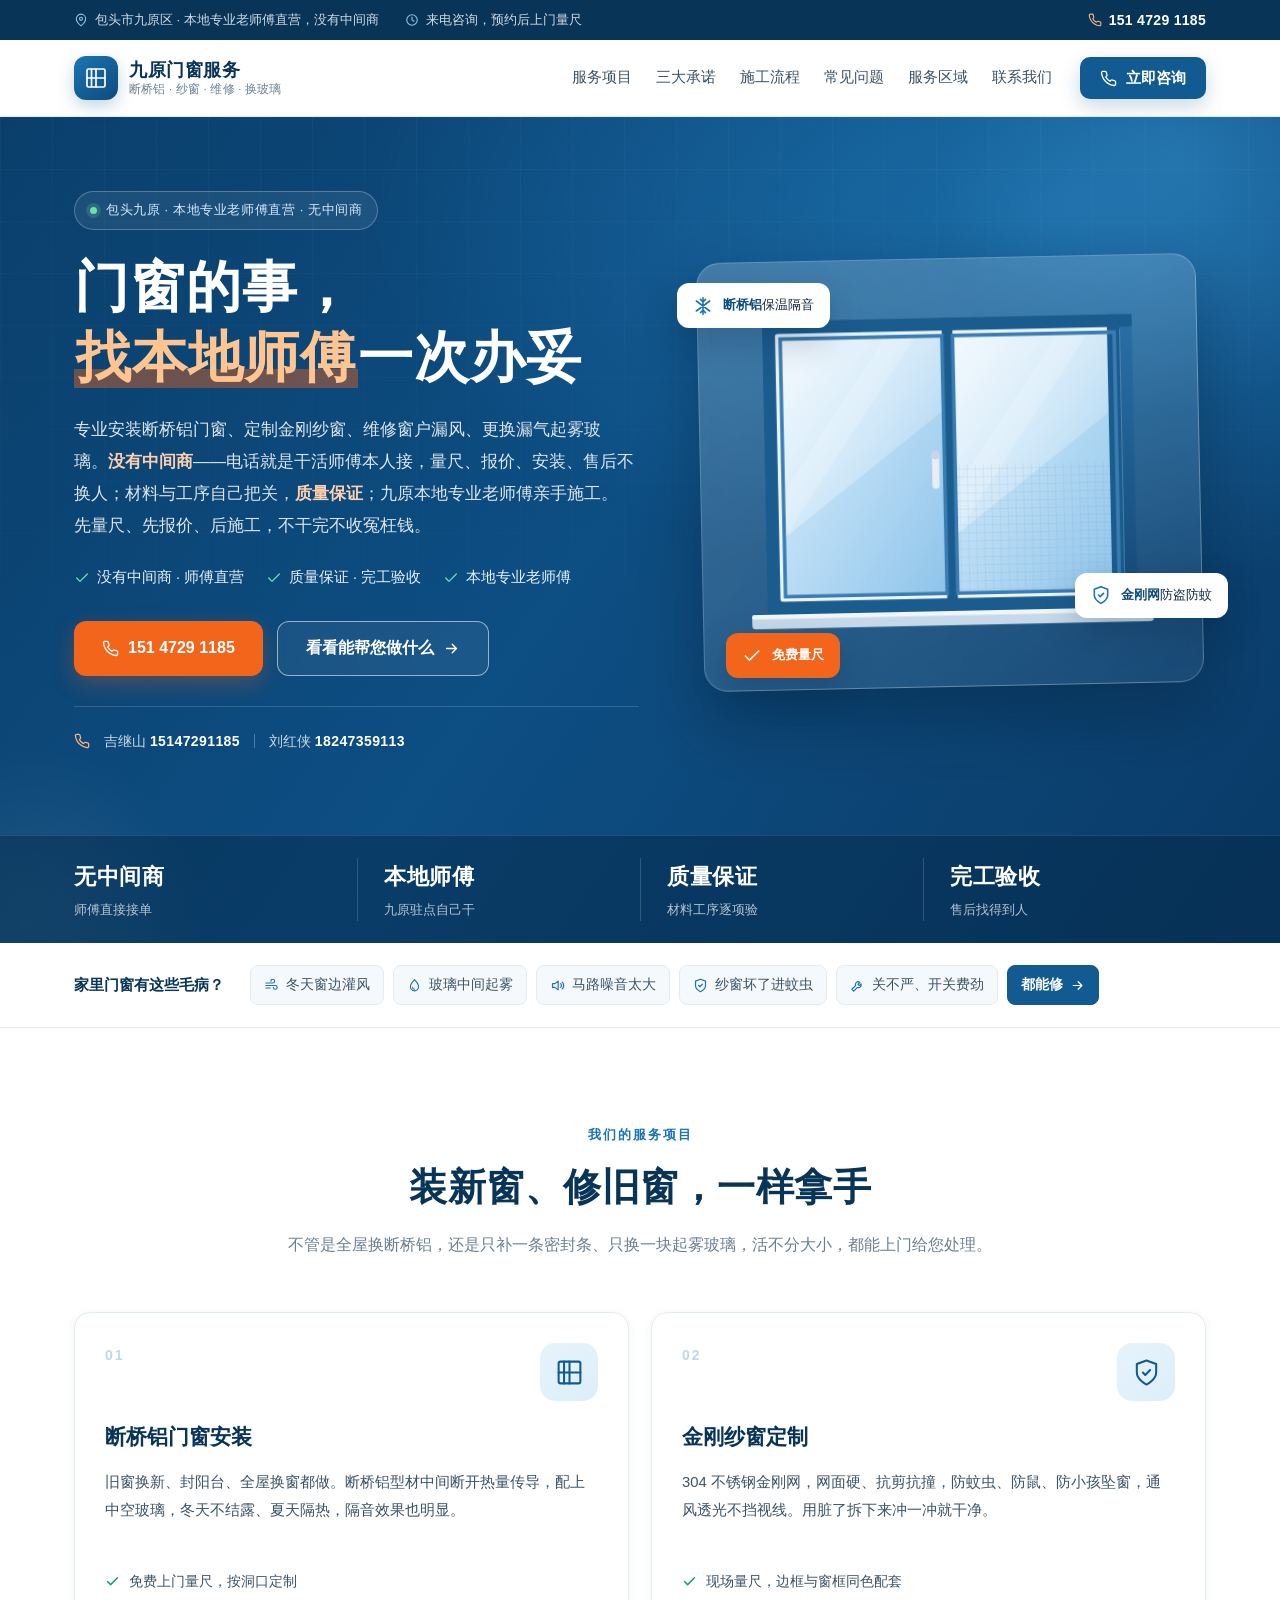
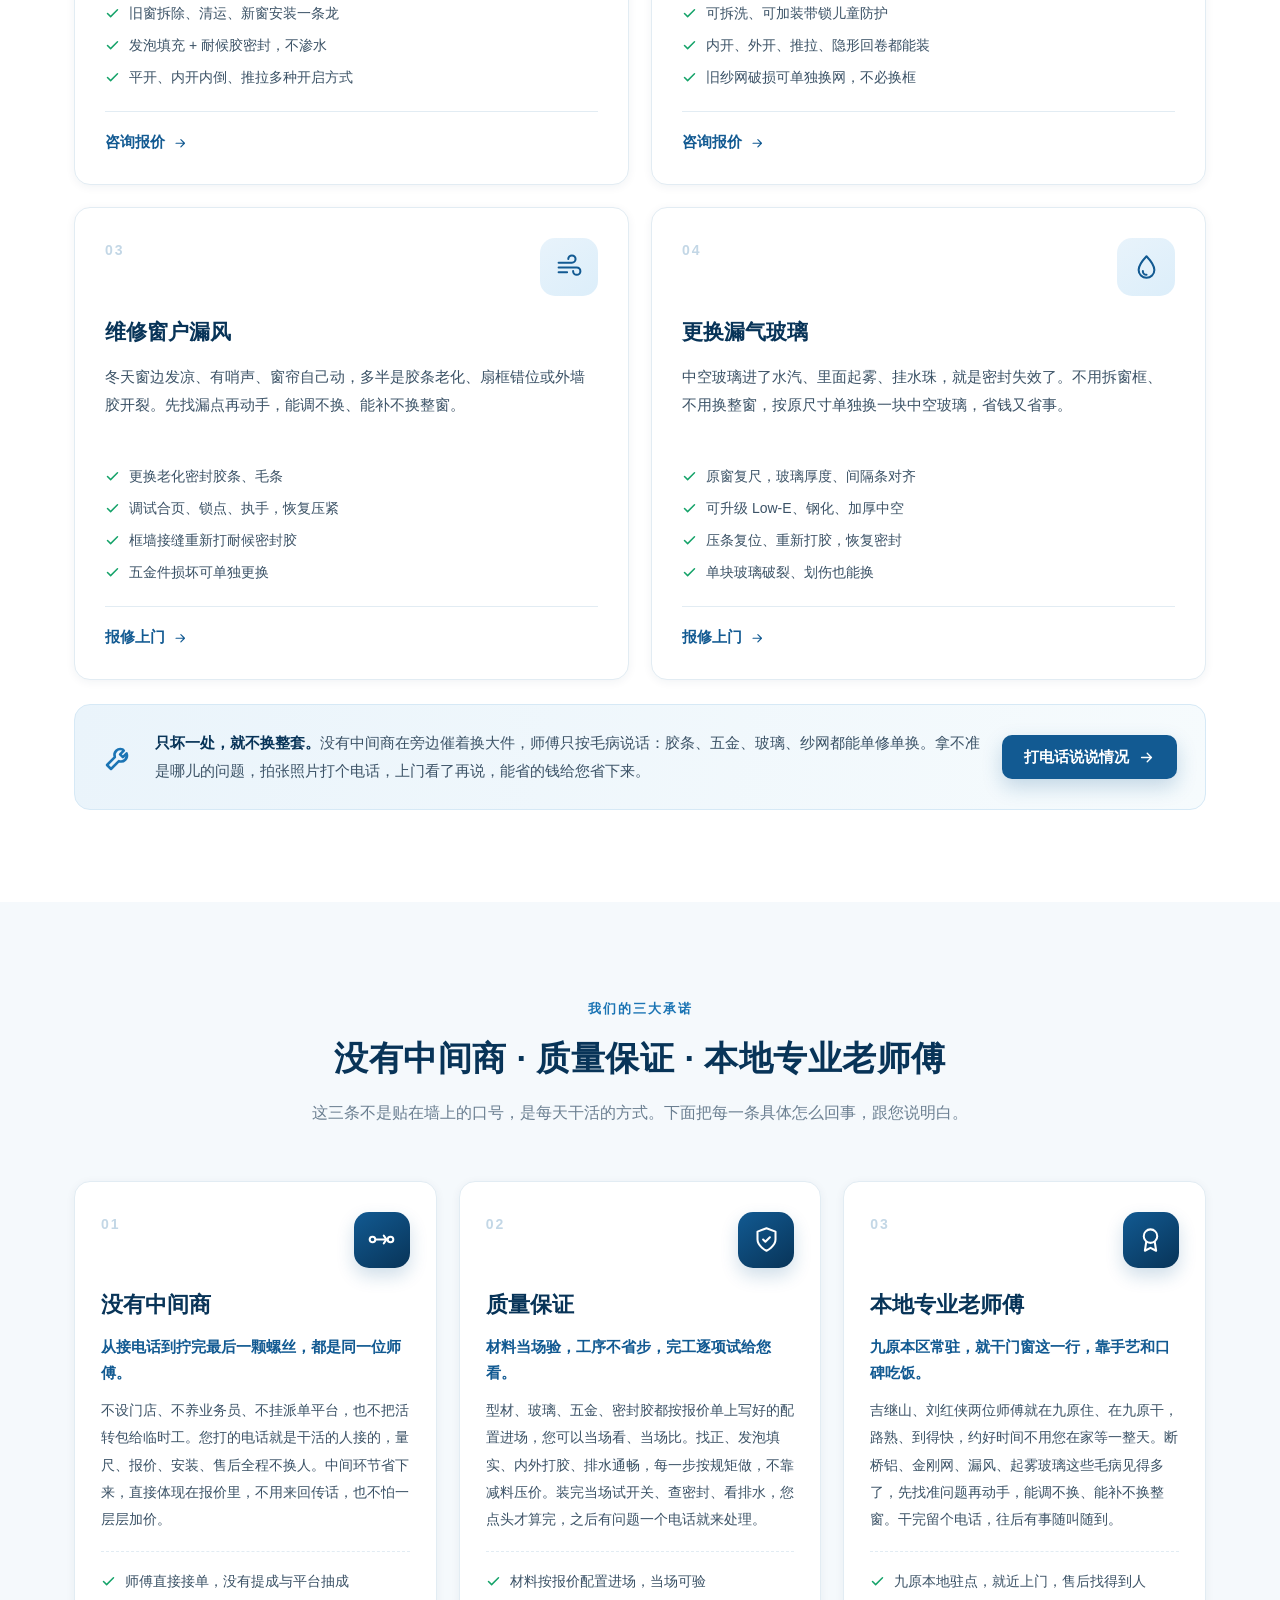
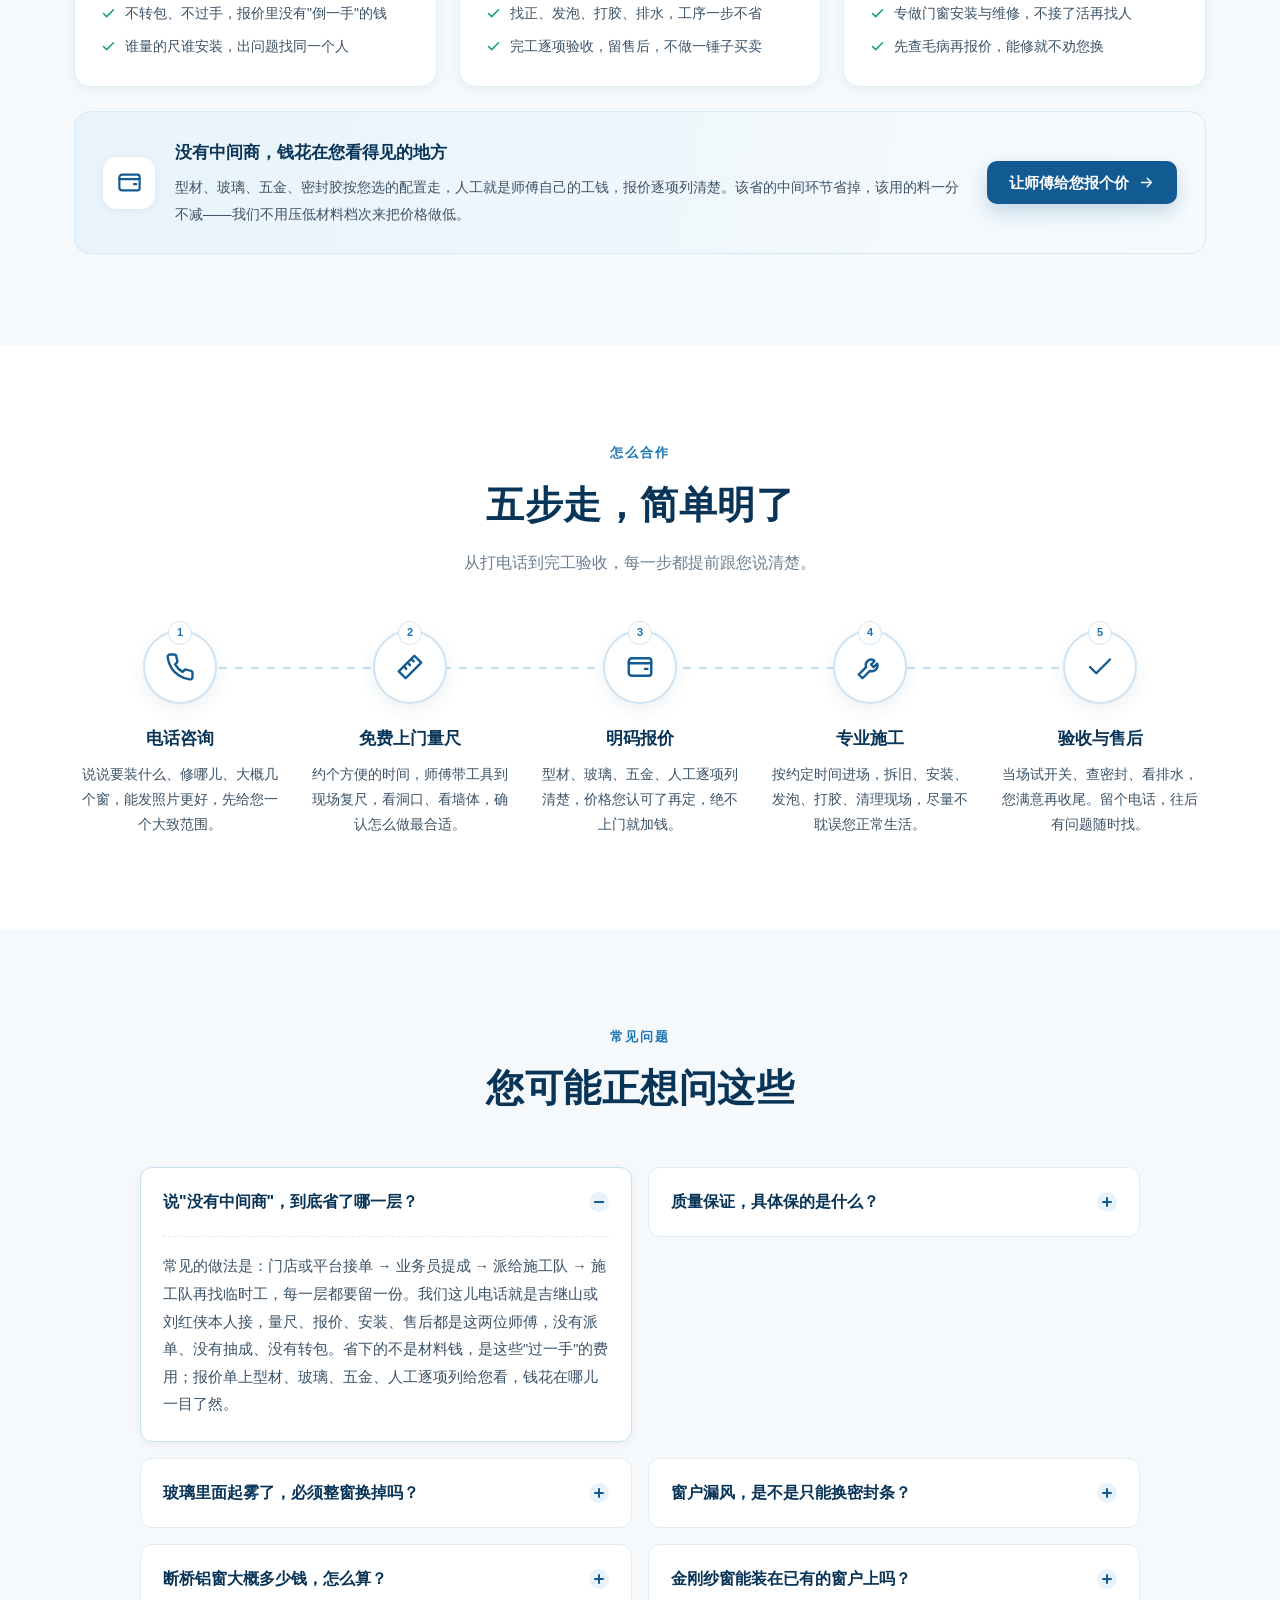
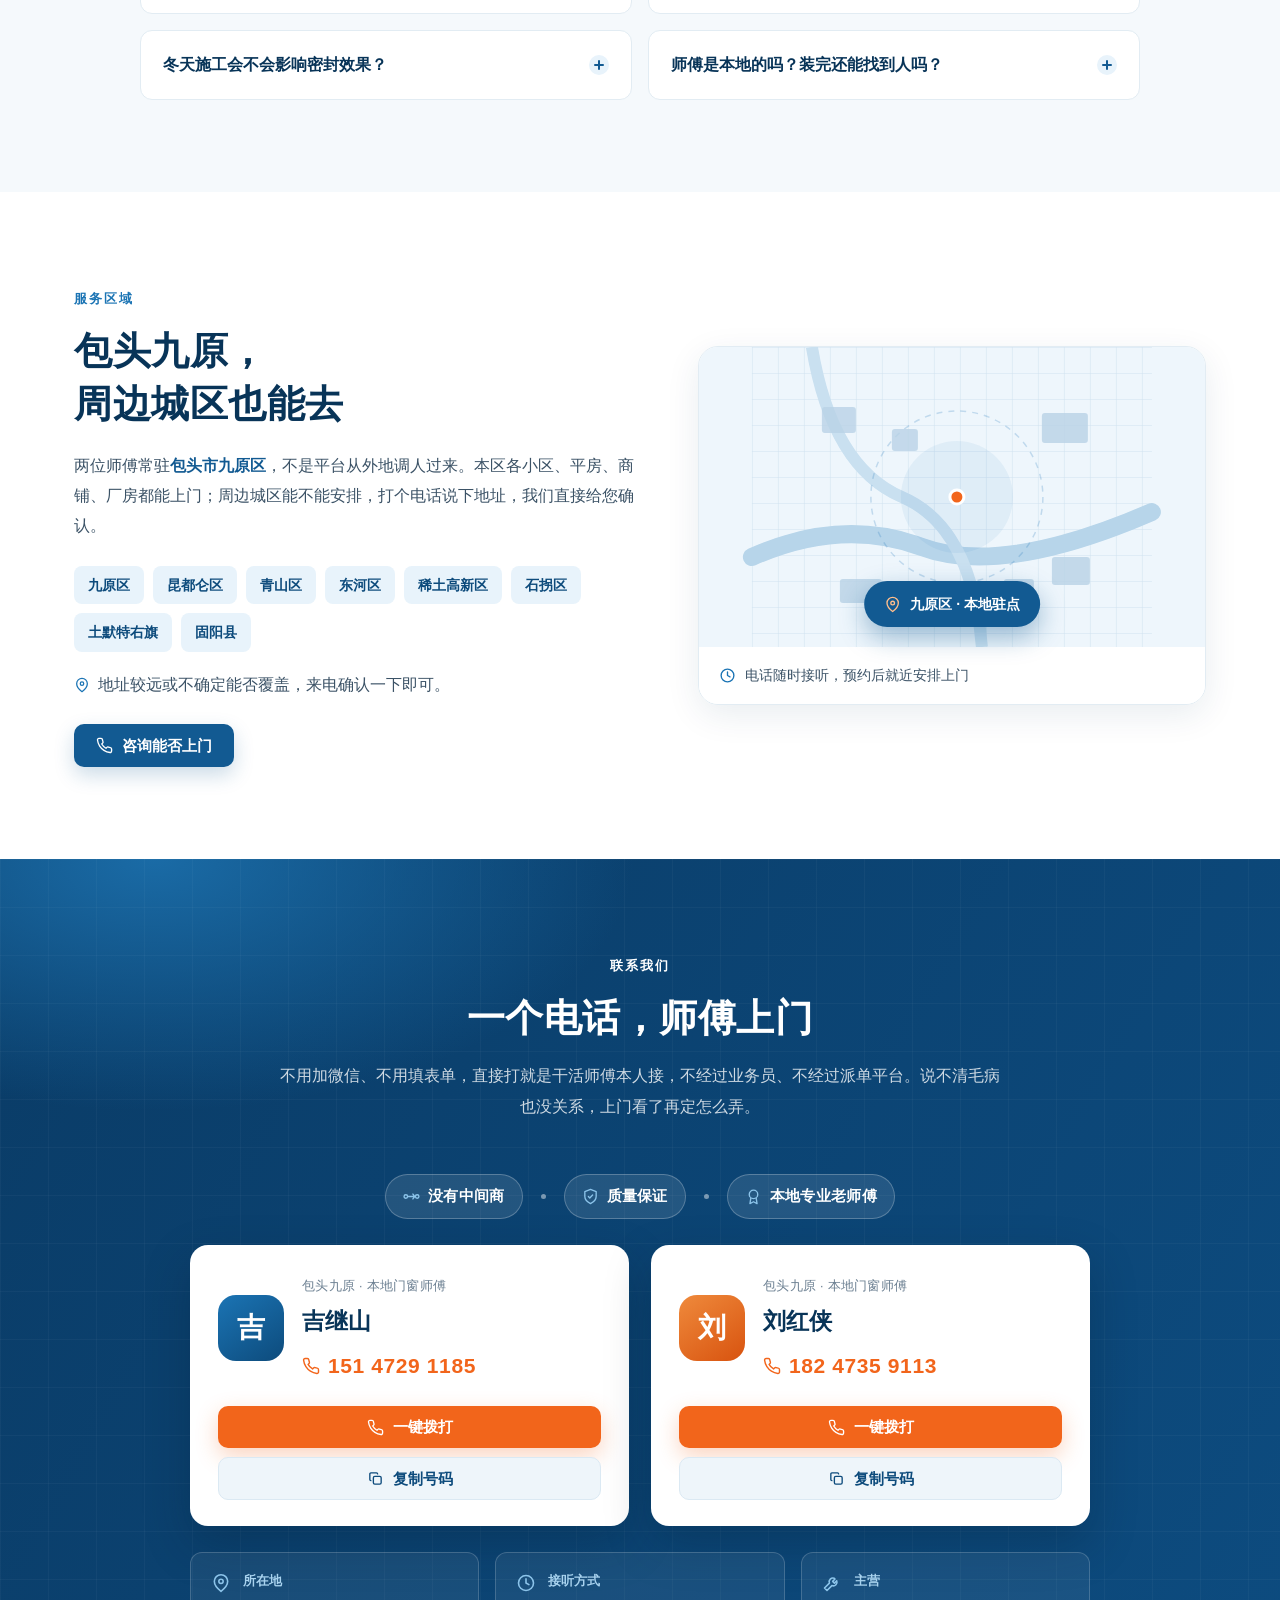
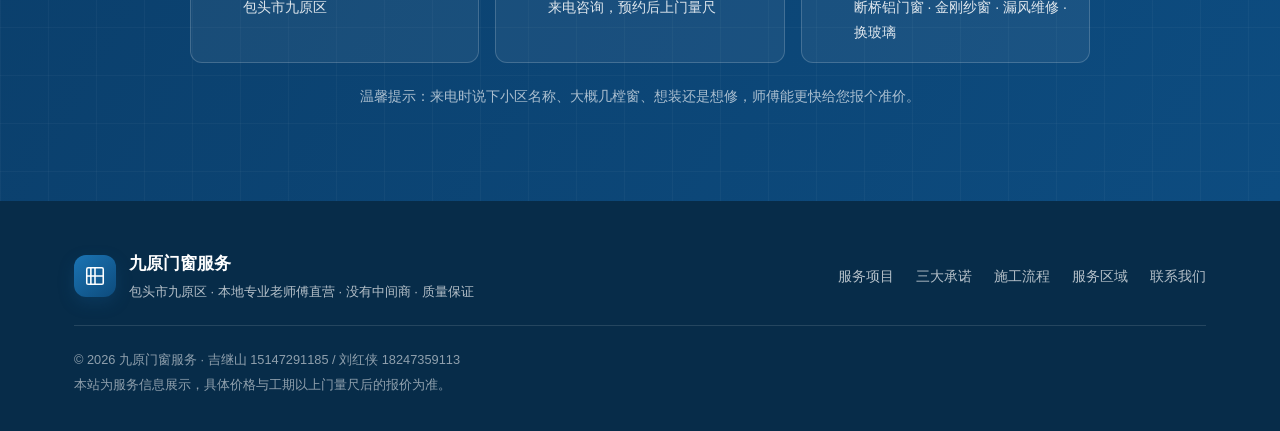
==== commit d8dd80c6: "突出三大卖点：没有中间商、质量保证、本地专业老师傅；收紧无依据表述" ====
--- a/index.html
+++ b/index.html
@@ -5,13 +5,13 @@
 <meta name="viewport" content="width=device-width, initial-scale=1.0, viewport-fit=cover">
 <meta name="theme-color" content="#0d4b7c">
 <title>包头九原断桥铝门窗安装｜金刚纱窗｜窗户漏风维修｜更换漏气玻璃 - 吉继山 刘红侠</title>
-<meta name="description" content="包头市九原区本地门窗师傅，专业安装断桥铝门窗、定制金刚纱窗、维修窗户漏风、更换漏气（起雾）中空玻璃。免费上门量尺，先报价后施工，完工有质保。吉继山 15147291185，刘红侠 18247359113。">
-<meta name="keywords" content="包头断桥铝门窗,九原区门窗安装,金刚纱窗,窗户漏风维修,更换漏气玻璃,中空玻璃起雾,包头换玻璃,门窗密封条,吉继山,刘红侠">
+<meta name="description" content="包头市九原区本地专业老师傅直营，没有中间商：专业安装断桥铝门窗、定制金刚纱窗、维修窗户漏风、更换漏气（起雾）中空玻璃。材料与工序自己把关，质量保证，免费上门量尺，先报价后施工。吉继山 15147291185，刘红侠 18247359113。">
+<meta name="keywords" content="包头断桥铝门窗,九原区门窗安装,金刚纱窗,窗户漏风维修,更换漏气玻璃,中空玻璃起雾,包头换玻璃,门窗密封条,无中间商,师傅直营,质量保证,本地专业老师傅,吉继山,刘红侠">
 <meta name="robots" content="index,follow">
 <link rel="icon" href="data:image/svg+xml,%3Csvg xmlns='http://www.w3.org/2000/svg' viewBox='0 0 32 32'%3E%3Crect width='32' height='32' rx='7' fill='%230d4b7c'/%3E%3Cg fill='none' stroke='%23fff' stroke-width='2'%3E%3Crect x='7' y='7' width='18' height='18' rx='1.5'/%3E%3Cpath d='M16 7v18M7 16h18'/%3E%3C/g%3E%3C/svg%3E">
 <meta property="og:type" content="website">
 <meta property="og:title" content="包头九原断桥铝门窗安装｜金刚纱窗｜漏风维修｜更换漏气玻璃">
-<meta property="og:description" content="包头市九原区本地门窗师傅：断桥铝门窗安装、金刚纱窗定制、窗户漏风维修、漏气中空玻璃更换。免费上门量尺，先报价后施工。吉继山 15147291185 / 刘红侠 18247359113。">
+<meta property="og:description" content="包头九原本地专业老师傅直营，没有中间商，质量保证。断桥铝门窗安装、金刚纱窗定制、窗户漏风维修、漏气中空玻璃更换。免费上门量尺，先报价后施工。吉继山 15147291185 / 刘红侠 18247359113。">
 <link rel="stylesheet" href="assets/css/style.css">
 <script>document.documentElement.classList.add('js');</script>
 <script type="application/ld+json">
@@ -19,8 +19,8 @@
   "@context": "https://schema.org",
   "@type": "HomeAndConstructionBusiness",
   "name": "九原门窗服务",
-  "description": "包头市九原区本地门窗服务：断桥铝门窗安装、金刚纱窗定制、窗户漏风维修、漏气中空玻璃更换。",
-  "areaServed": ["包头市九原区", "昆都仑区", "青山区", "东河区", "稀土高新区"],
+  "description": "包头市九原区本地专业老师傅直营，没有中间商、质量保证：断桥铝门窗安装、金刚纱窗定制、窗户漏风维修、漏气中空玻璃更换。",
+  "areaServed": "包头市九原区",
   "telephone": ["+8615147291185", "+8618247359113"],
   "address": {
     "@type": "PostalAddress",
@@ -28,12 +28,7 @@
     "addressRegion": "内蒙古自治区",
     "addressCountry": "CN"
   },
-  "openingHours": "Mo-Su 07:00-21:00",
-  "priceRange": "面议",
-  "serviceArea": {
-    "@type": "AdministrativeArea",
-    "name": "包头市九原区"
-  }
+  "priceRange": "面议"
 }
 </script>
 </head>
@@ -62,14 +57,15 @@
   <symbol id="i-sun" viewBox="0 0 24 24"><circle cx="12" cy="12" r="4"/><path d="M12 2v2M12 20v2M4.9 4.9l1.4 1.4M17.7 17.7l1.4 1.4M2 12h2M20 12h2M4.9 19.1l1.4-1.4M17.7 6.3l1.4-1.4"/></symbol>
   <symbol id="i-snow" viewBox="0 0 24 24"><path d="M12 2v20M4 6l16 12M20 6L4 18M9 4l3 3 3-3M9 20l3-3 3 3"/></symbol>
   <symbol id="i-volume" viewBox="0 0 24 24"><path d="M4 9v6h4l5 4V5L8 9H4z"/><path d="M17 9a4 4 0 0 1 0 6M19.5 6.5a7.5 7.5 0 0 1 0 11"/></symbol>
+  <symbol id="i-direct" viewBox="0 0 24 24"><circle cx="4" cy="12" r="2.5"/><circle cx="20" cy="12" r="2.5"/><path d="M7.5 12h9M14 8.5l2.5 3.5-2.5 3.5"/></symbol>
 </svg>
 
 <!-- 顶部信息条 -->
 <div class="topbar">
   <div class="container topbar__inner">
     <div class="topbar__info">
-      <span><svg class="icon"><use href="#i-pin"/></svg>包头市九原区 · 本地师傅，就近上门</span>
-      <span class="topbar__hide-sm"><svg class="icon"><use href="#i-clock"/></svg>电话全天接听，预约后上门量尺</span>
+      <span><svg class="icon"><use href="#i-pin"/></svg>包头市九原区 · 本地专业老师傅直营，没有中间商</span>
+      <span class="topbar__hide-sm"><svg class="icon"><use href="#i-clock"/></svg>来电咨询，预约后上门量尺</span>
     </div>
     <a class="topbar__phone" href="tel:15147291185"><svg class="icon"><use href="#i-phone"/></svg>151 4729 1185</a>
   </div>
@@ -87,7 +83,7 @@
     </a>
     <nav class="nav__links" id="navLinks" aria-label="主导航">
       <a href="#services">服务项目</a>
-      <a href="#why">服务优势</a>
+      <a href="#why">三大承诺</a>
       <a href="#process">施工流程</a>
       <a href="#problems">常见问题</a>
       <a href="#area">服务区域</a>
@@ -106,13 +102,13 @@
   <div class="hero__deco hero__deco--2"></div>
   <div class="container hero__inner">
     <div class="hero__content">
-      <span class="hero__eyebrow"><span class="dot"></span>包头九原 · 本地门窗施工队</span>
+      <span class="hero__eyebrow"><span class="dot"></span>包头九原 · 本地专业老师傅直营 · 无中间商</span>
       <h1 class="hero__title">门窗的事，<br><em>找本地师傅</em>一次办妥</h1>
-      <p class="hero__desc">专业安装断桥铝门窗、定制金刚纱窗、维修窗户漏风、更换漏气起雾玻璃。旧窗换新、局部维修都能做，先上门量尺、先报价、后施工，不干完不收冤枉钱。</p>
+      <p class="hero__desc">专业安装断桥铝门窗、定制金刚纱窗、维修窗户漏风、更换漏气起雾玻璃。<b>没有中间商</b>——电话就是干活师傅本人接，量尺、报价、安装、售后不换人；材料与工序自己把关，<b>质量保证</b>；九原本地专业老师傅亲手施工。先量尺、先报价、后施工，不干完不收冤枉钱。</p>
       <div class="hero__tags">
-        <span><svg class="icon"><use href="#i-check"/></svg>免费上门量尺</span>
-        <span><svg class="icon"><use href="#i-check"/></svg>明码报价无增项</span>
-        <span><svg class="icon"><use href="#i-check"/></svg>完工质保</span>
+        <span><svg class="icon"><use href="#i-check"/></svg>没有中间商 · 师傅直营</span>
+        <span><svg class="icon"><use href="#i-check"/></svg>质量保证 · 完工验收</span>
+        <span><svg class="icon"><use href="#i-check"/></svg>本地专业老师傅</span>
       </div>
       <div class="hero__actions">
         <a class="btn btn--call btn--lg" href="tel:15147291185"><svg class="icon"><use href="#i-phone"/></svg>151 4729 1185</a>
@@ -181,10 +177,10 @@
 
   <div class="hero__stats">
     <div class="container hero__stats-inner">
-      <div><strong>4</strong><span>项主营服务</span></div>
-      <div><strong>九原区</strong><span>本地就近上门</span></div>
-      <div><strong>先报价</strong><span>后施工不加价</span></div>
-      <div><strong>完工</strong><span>质保有售后</span></div>
+      <div><strong>无中间商</strong><span>师傅直接接单</span></div>
+      <div><strong>本地师傅</strong><span>九原驻点自己干</span></div>
+      <div><strong>质量保证</strong><span>材料工序逐项验</span></div>
+      <div><strong>完工验收</strong><span>售后找得到人</span></div>
     </div>
   </div>
 </section>
@@ -281,41 +277,75 @@
 
     <div class="services__note reveal">
       <svg class="icon"><use href="#i-wrench"/></svg>
-      <p><b>只坏一处，就不换整套。</b>胶条、五金、玻璃、纱网这些都能单修单换。拿不准是哪儿的毛病，拍张照片打个电话，师傅上门看了再说，能省的钱给您省下来。</p>
+      <p><b>只坏一处，就不换整套。</b>没有中间商在旁边催着换大件，师傅只按毛病说话：胶条、五金、玻璃、纱网都能单修单换。拿不准是哪儿的问题，拍张照片打个电话，上门看了再说，能省的钱给您省下来。</p>
       <a href="tel:15147291185" class="btn btn--primary">打电话说说情况 <svg class="icon"><use href="#i-arrow"/></svg></a>
     </div>
   </div>
 </section>
 
-<!-- 服务优势 -->
+<!-- 三大承诺 -->
 <section class="section section--tint" id="why">
   <div class="container">
     <div class="section__head reveal">
-      <span class="section__eyebrow">为什么找我们</span>
-      <h2 class="section__title">本地师傅，图的就是个放心</h2>
-      <p class="section__desc">门窗是装上要用十几年的东西，活儿细不细、料实不实、坏了能不能找到人，比什么都重要。</p>
-    </div>
-    <div class="adv__grid">
-      <div class="adv-card reveal">
-        <span class="adv-card__icon"><svg class="icon"><use href="#i-pin"/></svg></span>
-        <h3>九原本区，就近上门</h3>
-        <p>就在九原区干活，路熟、到得快。约好时间就到，不用您在家等一整天，售后有事也能随叫随到。</p>
-      </div>
-      <div class="adv-card reveal">
-        <span class="adv-card__icon"><svg class="icon"><use href="#i-badge"/></svg></span>
-        <h3>老师傅亲手施工</h3>
-        <p>量尺、安装、打胶、调试都是自己上手，不转包给临时工。水平找正、发泡饱满、胶缝顺直，这些细节看得见。</p>
-      </div>
-      <div class="adv-card reveal">
-        <span class="adv-card__icon"><svg class="icon"><use href="#i-wallet"/></svg></span>
-        <h3>先报价，后施工</h3>
-        <p>上门量完尺，按尺寸、型材、玻璃把价格说清楚，您点头再干活。中途不加价、不临时加项，报价就是最终价。</p>
-      </div>
-      <div class="adv-card reveal">
-        <span class="adv-card__icon"><svg class="icon"><use href="#i-shield"/></svg></span>
-        <h3>完工有质保</h3>
-        <p>装完当场验收，开关、密封、排水逐项试给您看。之后有问题，一个电话就安排人来处理，不做一锤子买卖。</p>
-      </div>
+      <span class="section__eyebrow">我们的三大承诺</span>
+      <h2 class="section__title">没有中间商 · 质量保证 · 本地专业老师傅</h2>
+      <p class="section__desc">这三条不是贴在墙上的口号，是每天干活的方式。下面把每一条具体怎么回事，跟您说明白。</p>
+    </div>
+
+    <div class="promise__grid">
+      <article class="promise-card reveal">
+        <div class="promise-card__top">
+          <span class="promise-card__no">01</span>
+          <span class="promise-card__icon"><svg class="icon"><use href="#i-direct"/></svg></span>
+        </div>
+        <h3>没有中间商</h3>
+        <p class="promise-card__lead">从接电话到拧完最后一颗螺丝，都是同一位师傅。</p>
+        <p>不设门店、不养业务员、不挂派单平台，也不把活转包给临时工。您打的电话就是干活的人接的，量尺、报价、安装、售后全程不换人。中间环节省下来，直接体现在报价里，不用来回传话，也不怕一层层加价。</p>
+        <ul class="promise-card__list">
+          <li><svg class="icon"><use href="#i-check"/></svg>师傅直接接单，没有提成与平台抽成</li>
+          <li><svg class="icon"><use href="#i-check"/></svg>不转包、不过手，报价里没有"倒一手"的钱</li>
+          <li><svg class="icon"><use href="#i-check"/></svg>谁量的尺谁安装，出问题找同一个人</li>
+        </ul>
+      </article>
+
+      <article class="promise-card reveal">
+        <div class="promise-card__top">
+          <span class="promise-card__no">02</span>
+          <span class="promise-card__icon"><svg class="icon"><use href="#i-shield"/></svg></span>
+        </div>
+        <h3>质量保证</h3>
+        <p class="promise-card__lead">材料当场验，工序不省步，完工逐项试给您看。</p>
+        <p>型材、玻璃、五金、密封胶都按报价单上写好的配置进场，您可以当场看、当场比。找正、发泡填实、内外打胶、排水通畅，每一步按规矩做，不靠减料压价。装完当场试开关、查密封、看排水，您点头才算完，之后有问题一个电话就来处理。</p>
+        <ul class="promise-card__list">
+          <li><svg class="icon"><use href="#i-check"/></svg>材料按报价配置进场，当场可验</li>
+          <li><svg class="icon"><use href="#i-check"/></svg>找正、发泡、打胶、排水，工序一步不省</li>
+          <li><svg class="icon"><use href="#i-check"/></svg>完工逐项验收，留售后，不做一锤子买卖</li>
+        </ul>
+      </article>
+
+      <article class="promise-card reveal">
+        <div class="promise-card__top">
+          <span class="promise-card__no">03</span>
+          <span class="promise-card__icon"><svg class="icon"><use href="#i-badge"/></svg></span>
+        </div>
+        <h3>本地专业老师傅</h3>
+        <p class="promise-card__lead">九原本区常驻，就干门窗这一行，靠手艺和口碑吃饭。</p>
+        <p>吉继山、刘红侠两位师傅就在九原住、在九原干，路熟、到得快，约好时间不用您在家等一整天。断桥铝、金刚网、漏风、起雾玻璃这些毛病见得多了，先找准问题再动手，能调不换、能补不换整窗。干完留个电话，往后有事随叫随到。</p>
+        <ul class="promise-card__list">
+          <li><svg class="icon"><use href="#i-check"/></svg>九原本地驻点，就近上门，售后找得到人</li>
+          <li><svg class="icon"><use href="#i-check"/></svg>专做门窗安装与维修，不接了活再找人</li>
+          <li><svg class="icon"><use href="#i-check"/></svg>先查毛病再报价，能修就不劝您换</li>
+        </ul>
+      </article>
+    </div>
+
+    <div class="promise__note reveal">
+      <span class="promise__note-icon"><svg class="icon"><use href="#i-wallet"/></svg></span>
+      <div class="promise__note-text">
+        <h3>没有中间商，钱花在您看得见的地方</h3>
+        <p>型材、玻璃、五金、密封胶按您选的配置走，人工就是师傅自己的工钱，报价逐项列清楚。该省的中间环节省掉，该用的料一分不减——我们不用压低材料档次来把价格做低。</p>
+      </div>
+      <a href="tel:15147291185" class="btn btn--primary">让师傅给您报个价 <svg class="icon"><use href="#i-arrow"/></svg></a>
     </div>
   </div>
 </section>
@@ -373,6 +403,14 @@
     </div>
     <div class="faq__grid">
       <details class="faq reveal" open>
+        <summary>说"没有中间商"，到底省了哪一层？<span class="faq__plus"></span></summary>
+        <p>常见的做法是：门店或平台接单 → 业务员提成 → 派给施工队 → 施工队再找临时工，每一层都要留一份。我们这儿电话就是吉继山或刘红侠本人接，量尺、报价、安装、售后都是这两位师傅，没有派单、没有抽成、没有转包。省下的不是材料钱，是这些"过一手"的费用；报价单上型材、玻璃、五金、人工逐项列给您看，钱花在哪儿一目了然。</p>
+      </details>
+      <details class="faq reveal">
+        <summary>质量保证，具体保的是什么？<span class="faq__plus"></span></summary>
+        <p>三层意思。一是<b>材料保真</b>：按报价单写明的型材、玻璃厚度、五金和胶进场，当场可以验，不用低配冒充高配。二是<b>工序不省</b>：洞口找正、发泡填实、内外耐候胶、排水孔通畅，每一步都做，不图快。三是<b>验收与售后</b>：装完当场试开关、查密封、看排水，您认可再收尾；之后胶缝开裂、开关变紧这类问题，打电话就安排人过来调。不喊虚的年限，就是把活做实、人找得到。</p>
+      </details>
+      <details class="faq reveal">
         <summary>玻璃里面起雾了，必须整窗换掉吗？<span class="faq__plus"></span></summary>
         <p>不用。起雾、进水珠说明中空玻璃的密封失效了，玻璃本身和窗框一般还是好的。按原尺寸重做一块中空玻璃换上，重新压条打胶就行，费用比换整窗低不少。当然，如果窗框已经变形、型材老化严重，那才建议整体更换，师傅上门会如实跟您说。</p>
       </details>
@@ -393,8 +431,8 @@
         <p>可以施工，但会挑天气、用对材料。低温下发泡胶和密封胶的固化条件有要求，我们会避开极寒和大风天，选用低温适用的材料，重点把框墙接缝和外侧耐候胶做严实。真遇到不适合打胶的天气，会跟您商量改期，不硬干。</p>
       </details>
       <details class="faq reveal">
-        <summary>装完之后出问题，还能找到人吗？<span class="faq__plus"></span></summary>
-        <p>能。我们就在九原本区做，不是干完就走的流动队。胶缝开裂、开关变紧、五金松动这类情况，打个电话约个时间就过去调。两位师傅的电话都留在下面，存一下就行。</p>
+        <summary>师傅是本地的吗？装完还能找到人吗？<span class="faq__plus"></span></summary>
+        <p>是本地的，就在九原住、在九原干，不是干完就走的流动队，也不是平台从外地调来的人。胶缝开裂、开关变紧、五金松动这类情况，打个电话约个时间就过去调。两位师傅的电话都留在下面，存一下就行。</p>
       </details>
     </div>
   </div>
@@ -407,7 +445,7 @@
       <div class="area__text reveal">
         <span class="section__eyebrow">服务区域</span>
         <h2 class="section__title">包头九原，<br>周边城区也能去</h2>
-        <p>常驻<strong>包头市九原区</strong>，本区各小区、平房、商铺、厂房都能上门。周边城区按距离和活儿的大小安排，打个电话说下地址，能去我们直接给您定时间。</p>
+        <p>两位师傅常驻<strong>包头市九原区</strong>，不是平台从外地调人过来。本区各小区、平房、商铺、厂房都能上门；周边城区能不能安排，打个电话说下地址，我们直接给您确认。</p>
         <div class="area__tags">
           <span>九原区</span><span>昆都仑区</span><span>青山区</span><span>东河区</span><span>稀土高新区</span><span>石拐区</span><span>土默特右旗</span><span>固阳县</span>
         </div>
@@ -450,14 +488,22 @@
     <div class="section__head section__head--light reveal">
       <span class="section__eyebrow">联系我们</span>
       <h2 class="section__title">一个电话，师傅上门</h2>
-      <p class="section__desc">不用加微信、不用填表单，直接打就行。说不清毛病也没关系，师傅上门看了再定怎么弄。</p>
+      <p class="section__desc">不用加微信、不用填表单，直接打就是干活师傅本人接，不经过业务员、不经过派单平台。说不清毛病也没关系，上门看了再定怎么弄。</p>
+    </div>
+
+    <div class="contact__promise reveal">
+      <span><svg class="icon"><use href="#i-direct"/></svg>没有中间商</span>
+      <i></i>
+      <span><svg class="icon"><use href="#i-shield"/></svg>质量保证</span>
+      <i></i>
+      <span><svg class="icon"><use href="#i-badge"/></svg>本地专业老师傅</span>
     </div>
 
     <div class="contact__grid">
       <div class="person-card reveal">
         <div class="person-card__avatar">吉</div>
         <div class="person-card__info">
-          <span class="person-card__role">师傅 · 咨询报价 / 上门施工</span>
+          <span class="person-card__role">包头九原 · 本地门窗师傅</span>
           <h3>吉继山</h3>
           <a class="person-card__tel" href="tel:15147291185"><svg class="icon"><use href="#i-phone"/></svg>151 4729 1185</a>
         </div>
@@ -470,7 +516,7 @@
       <div class="person-card reveal">
         <div class="person-card__avatar person-card__avatar--2">刘</div>
         <div class="person-card__info">
-          <span class="person-card__role">师傅 · 咨询报价 / 售后对接</span>
+          <span class="person-card__role">包头九原 · 本地门窗师傅</span>
           <h3>刘红侠</h3>
           <a class="person-card__tel" href="tel:18247359113"><svg class="icon"><use href="#i-phone"/></svg>182 4735 9113</a>
         </div>
@@ -483,7 +529,7 @@
 
     <div class="contact__meta reveal">
       <div><svg class="icon"><use href="#i-pin"/></svg><span><b>所在地</b>包头市九原区</span></div>
-      <div><svg class="icon"><use href="#i-clock"/></svg><span><b>接听时间</b>电话全天接听，节假日不休</span></div>
+      <div><svg class="icon"><use href="#i-clock"/></svg><span><b>接听方式</b>来电咨询，预约后上门量尺</span></div>
       <div><svg class="icon"><use href="#i-wrench"/></svg><span><b>主营</b>断桥铝门窗 · 金刚纱窗 · 漏风维修 · 换玻璃</span></div>
     </div>
     <p class="contact__tip reveal">温馨提示：来电时说下小区名称、大概几樘窗、想装还是想修，师傅能更快给您报个准价。</p>
@@ -497,10 +543,10 @@
   <div class="container site-footer__inner">
     <div class="site-footer__brand">
       <span class="brand__mark"><svg class="icon"><use href="#i-window"/></svg></span>
-      <div><strong>九原门窗服务</strong><p>包头市九原区 · 专业门窗安装与维修</p></div>
+      <div><strong>九原门窗服务</strong><p>包头市九原区 · 本地专业老师傅直营 · 没有中间商 · 质量保证</p></div>
     </div>
     <div class="site-footer__links">
-      <a href="#services">服务项目</a><a href="#why">服务优势</a><a href="#process">施工流程</a><a href="#area">服务区域</a><a href="#contact">联系我们</a>
+      <a href="#services">服务项目</a><a href="#why">三大承诺</a><a href="#process">施工流程</a><a href="#area">服务区域</a><a href="#contact">联系我们</a>
     </div>
     <p class="site-footer__copy">© <span id="year">2026</span> 九原门窗服务 · 吉继山 15147291185 / 刘红侠 18247359113<br>本站为服务信息展示，具体价格与工期以上门量尺后的报价为准。</p>
   </div>
--- a/assets/css/style.css
+++ b/assets/css/style.css
@@ -95,6 +95,7 @@
 .hero__title{font-size:clamp(36px,4.3vw,56px);line-height:1.28;letter-spacing:1px;margin:22px 0 20px;font-weight:800}
 .hero__title em{font-style:normal;color:#ffc48f;background:linear-gradient(transparent 70%,rgba(242,101,27,.42) 70%);padding:0 2px}
 .hero__desc{font-size:16.5px;line-height:1.95;color:rgba(255,255,255,.86);max-width:560px}
+.hero__desc b{color:#ffd0ae;font-weight:700}
 .hero__tags{display:flex;flex-wrap:wrap;gap:10px 22px;margin:24px 0 30px;font-size:14.5px;color:#e4f1fc}
 .hero__tags span{display:inline-flex;align-items:center;gap:7px}
 .hero__tags .icon{color:#6ee0a8;font-size:16px}
@@ -169,13 +170,28 @@
 .services__note p{flex:1;font-size:15px;color:var(--ink-2);line-height:1.85}
 .services__note p b{color:var(--blue-900)}
 
-/* ---------- 服务优势 ---------- */
-.adv__grid{display:grid;grid-template-columns:repeat(4,1fr);gap:20px}
-.adv-card{background:#fff;border:1px solid var(--line);border-radius:var(--radius);padding:30px 24px;transition:transform .25s,box-shadow .25s}
-.adv-card:hover{transform:translateY(-5px);box-shadow:var(--shadow)}
-.adv-card__icon{width:52px;height:52px;border-radius:14px;display:grid;place-items:center;background:var(--blue-700);color:#fff;font-size:25px;margin-bottom:20px;box-shadow:0 8px 18px rgba(18,90,146,.2)}
-.adv-card h3{font-size:18px;font-weight:800;color:var(--blue-900);margin-bottom:10px}
-.adv-card p{font-size:14.2px;color:var(--ink-2);line-height:1.85}
+/* ---------- 三大承诺 ---------- */
+#why .section__title{font-size:clamp(24px,2.8vw,34px)}
+.promise__grid{display:grid;grid-template-columns:repeat(3,1fr);gap:22px}
+.promise-card{position:relative;background:#fff;border:1px solid var(--line);border-radius:var(--radius);padding:30px 26px 28px;box-shadow:var(--shadow-sm);transition:transform .25s,box-shadow .25s,border-color .25s;overflow:hidden}
+.promise-card::before{content:"";position:absolute;left:0;top:0;width:100%;height:4px;background:linear-gradient(90deg,var(--blue-700),#63b6e8);transform:scaleX(0);transform-origin:left;transition:transform .3s}
+.promise-card:hover{transform:translateY(-6px);box-shadow:var(--shadow);border-color:#cfe4f3}
+.promise-card:hover::before{transform:scaleX(1)}
+.promise-card__top{display:flex;align-items:flex-start;justify-content:space-between;margin-bottom:18px}
+.promise-card__no{font-size:14px;font-weight:800;color:#c3d7e6;letter-spacing:2px}
+.promise-card__icon{width:56px;height:56px;border-radius:15px;display:grid;place-items:center;background:linear-gradient(145deg,var(--blue-700),var(--blue-900));color:#fff;font-size:27px;box-shadow:0 8px 18px rgba(18,90,146,.2)}
+.promise-card__icon .icon{stroke-width:1.8}
+.promise-card h3{font-size:22px;font-weight:800;color:var(--blue-900);margin-bottom:10px}
+.promise-card__lead{font-size:15px;font-weight:700;color:var(--blue-700);line-height:1.7;margin-bottom:12px}
+.promise-card>p:not(.promise-card__lead){font-size:14.3px;color:var(--ink-2);line-height:1.9}
+.promise-card__list{margin-top:18px;padding-top:18px;border-top:1px dashed var(--line);display:grid;gap:9px}
+.promise-card__list li{display:flex;align-items:flex-start;gap:9px;font-size:13.8px;color:var(--ink-2);line-height:1.7}
+.promise-card__list .icon{font-size:15px;color:#16a36a;margin-top:4px;stroke-width:2.4}
+.promise__note{display:flex;align-items:center;gap:20px;margin-top:24px;padding:26px 28px;border-radius:var(--radius);background:linear-gradient(100deg,#e8f3fb,#f7fbfd);border:1px solid #d6e9f6}
+.promise__note-icon{width:52px;height:52px;border-radius:14px;display:grid;place-items:center;background:#fff;color:var(--blue-700);font-size:27px;flex:none;box-shadow:var(--shadow-sm)}
+.promise__note-text{flex:1}
+.promise__note-text h3{font-size:17px;font-weight:800;color:var(--blue-900);margin-bottom:6px}
+.promise__note-text p{font-size:14.3px;color:var(--ink-2);line-height:1.85}
 
 /* ---------- 施工流程 ---------- */
 .process{position:relative;display:grid;grid-template-columns:repeat(5,1fr);gap:18px}
@@ -199,6 +215,7 @@
 .faq__plus::after{transform:translate(-50%,-50%) rotate(90deg)}
 .faq[open] .faq__plus::after{transform:translate(-50%,-50%) rotate(0deg)}
 .faq p{padding:0 0 22px;font-size:14.5px;color:var(--ink-2);line-height:1.9;border-top:1px dashed var(--line);padding-top:16px}
+.faq p b{color:var(--blue-800)}
 
 /* ---------- 服务区域 ---------- */
 .area{display:grid;grid-template-columns:1fr .9fr;gap:60px;align-items:center}
@@ -223,6 +240,10 @@
 .contact{position:relative;background:radial-gradient(800px 420px at 12% 0%,#1a6ba6 0%,transparent 60%),linear-gradient(120deg,#0a3c67,#0d4c80);color:#fff;overflow:hidden}
 .contact::before{content:"";position:absolute;inset:0;background-image:linear-gradient(rgba(255,255,255,.03) 1px,transparent 1px),linear-gradient(90deg,rgba(255,255,255,.03) 1px,transparent 1px);background-size:48px 48px}
 .contact .container{position:relative}
+.contact__promise{display:flex;align-items:center;justify-content:center;flex-wrap:wrap;gap:10px 18px;max-width:900px;margin:0 auto 26px}
+.contact__promise span{display:inline-flex;align-items:center;gap:8px;padding:9px 17px;border-radius:100px;background:rgba(255,255,255,.1);border:1px solid rgba(255,255,255,.24);color:#fff;font-size:14.5px;font-weight:700;letter-spacing:.3px;white-space:nowrap}
+.contact__promise .icon{font-size:17px;color:#8cc4ea}
+.contact__promise i{width:5px;height:5px;border-radius:50%;background:rgba(255,255,255,.45)}
 .contact__grid{display:grid;grid-template-columns:repeat(2,1fr);gap:22px;max-width:900px;margin:0 auto}
 .person-card{display:flex;align-items:center;gap:18px;flex-wrap:wrap;background:#fff;border-radius:18px;padding:26px 28px;color:var(--ink);box-shadow:0 18px 46px rgba(3,28,50,.28)}
 .person-card__avatar{width:66px;height:66px;border-radius:18px;display:grid;place-items:center;font-size:28px;font-weight:800;color:#fff;background:linear-gradient(145deg,var(--blue-600),var(--blue-800));flex:none}
@@ -265,11 +286,13 @@
 /* ---------- 滚动出现动画 ---------- */
 .js .reveal{opacity:0;transform:translateY(26px);transition:opacity .65s ease,transform .65s cubic-bezier(.2,.7,.3,1)}
 .js .reveal.is-visible{opacity:1;transform:none}
-.services__grid .reveal:nth-child(2),.adv__grid .reveal:nth-child(2),.process .reveal:nth-child(2),.faq__grid .reveal:nth-child(2),.contact__grid .reveal:nth-child(2){transition-delay:.08s}
-.services__grid .reveal:nth-child(3),.adv__grid .reveal:nth-child(3),.process .reveal:nth-child(3),.faq__grid .reveal:nth-child(3){transition-delay:.16s}
-.services__grid .reveal:nth-child(4),.adv__grid .reveal:nth-child(4),.process .reveal:nth-child(4),.faq__grid .reveal:nth-child(4){transition-delay:.24s}
+.services__grid .reveal:nth-child(2),.promise__grid .reveal:nth-child(2),.process .reveal:nth-child(2),.faq__grid .reveal:nth-child(2),.contact__grid .reveal:nth-child(2){transition-delay:.08s}
+.services__grid .reveal:nth-child(3),.promise__grid .reveal:nth-child(3),.process .reveal:nth-child(3),.faq__grid .reveal:nth-child(3){transition-delay:.16s}
+.services__grid .reveal:nth-child(4),.process .reveal:nth-child(4),.faq__grid .reveal:nth-child(4){transition-delay:.24s}
 .process .reveal:nth-child(5),.faq__grid .reveal:nth-child(5){transition-delay:.32s}
 .faq__grid .reveal:nth-child(6){transition-delay:.4s}
+.faq__grid .reveal:nth-child(7){transition-delay:.48s}
+.faq__grid .reveal:nth-child(8){transition-delay:.56s}
 
 /* ==========================================================
    响应式
@@ -292,7 +315,10 @@
   .hero__inner{grid-template-columns:1fr;padding-top:56px;padding-bottom:56px;text-align:left}
   .hero__desc{max-width:100%}
   .hero__art{min-height:340px;max-width:520px;margin:0 auto;width:100%}
-  .adv__grid{grid-template-columns:repeat(2,1fr)}
+  .promise__grid{grid-template-columns:repeat(2,1fr)}
+  .promise-card:last-child{grid-column:1/-1}
+  .promise__note{flex-wrap:wrap}
+  .promise__note .btn{width:100%}
   .process{grid-template-columns:repeat(3,1fr);gap:28px 14px}
   .process__line{display:none}
   .area{grid-template-columns:1fr;gap:34px}
@@ -329,6 +355,9 @@
   .mobile-callbar__btn span{display:flex;flex-direction:column;line-height:1.25;text-align:left}
   .mobile-callbar__btn small{font-size:10.5px;font-weight:500;opacity:.85;letter-spacing:1px}
   body{padding-bottom:64px}
+  .contact__promise{gap:8px 10px;margin-bottom:20px}
+  .contact__promise span{font-size:13px;padding:8px 12px}
+  .contact__promise i{display:none}
   .to-top{bottom:82px;right:14px;width:42px;height:42px}
   .toast{bottom:140px}
 }
@@ -356,7 +385,11 @@
   .hero__stats-inner span{font-size:11.5px}
   .section__title{font-size:25px}
   .service-card{padding:24px 20px}
-  .adv__grid{grid-template-columns:1fr}
+  .promise__grid{grid-template-columns:1fr}
+  .promise-card:last-child{grid-column:auto}
+  .promise-card{padding:24px 20px}
+  .promise__note{padding:20px}
+  .promise__note-icon{display:none}
   .process{grid-template-columns:1fr;gap:22px}
   .step{display:grid;grid-template-columns:56px 1fr;gap:3px 14px;text-align:left;align-items:center;padding:0}
   .step__icon{grid-column:1;grid-row:1/3;width:56px;height:56px;margin:0;font-size:24px}
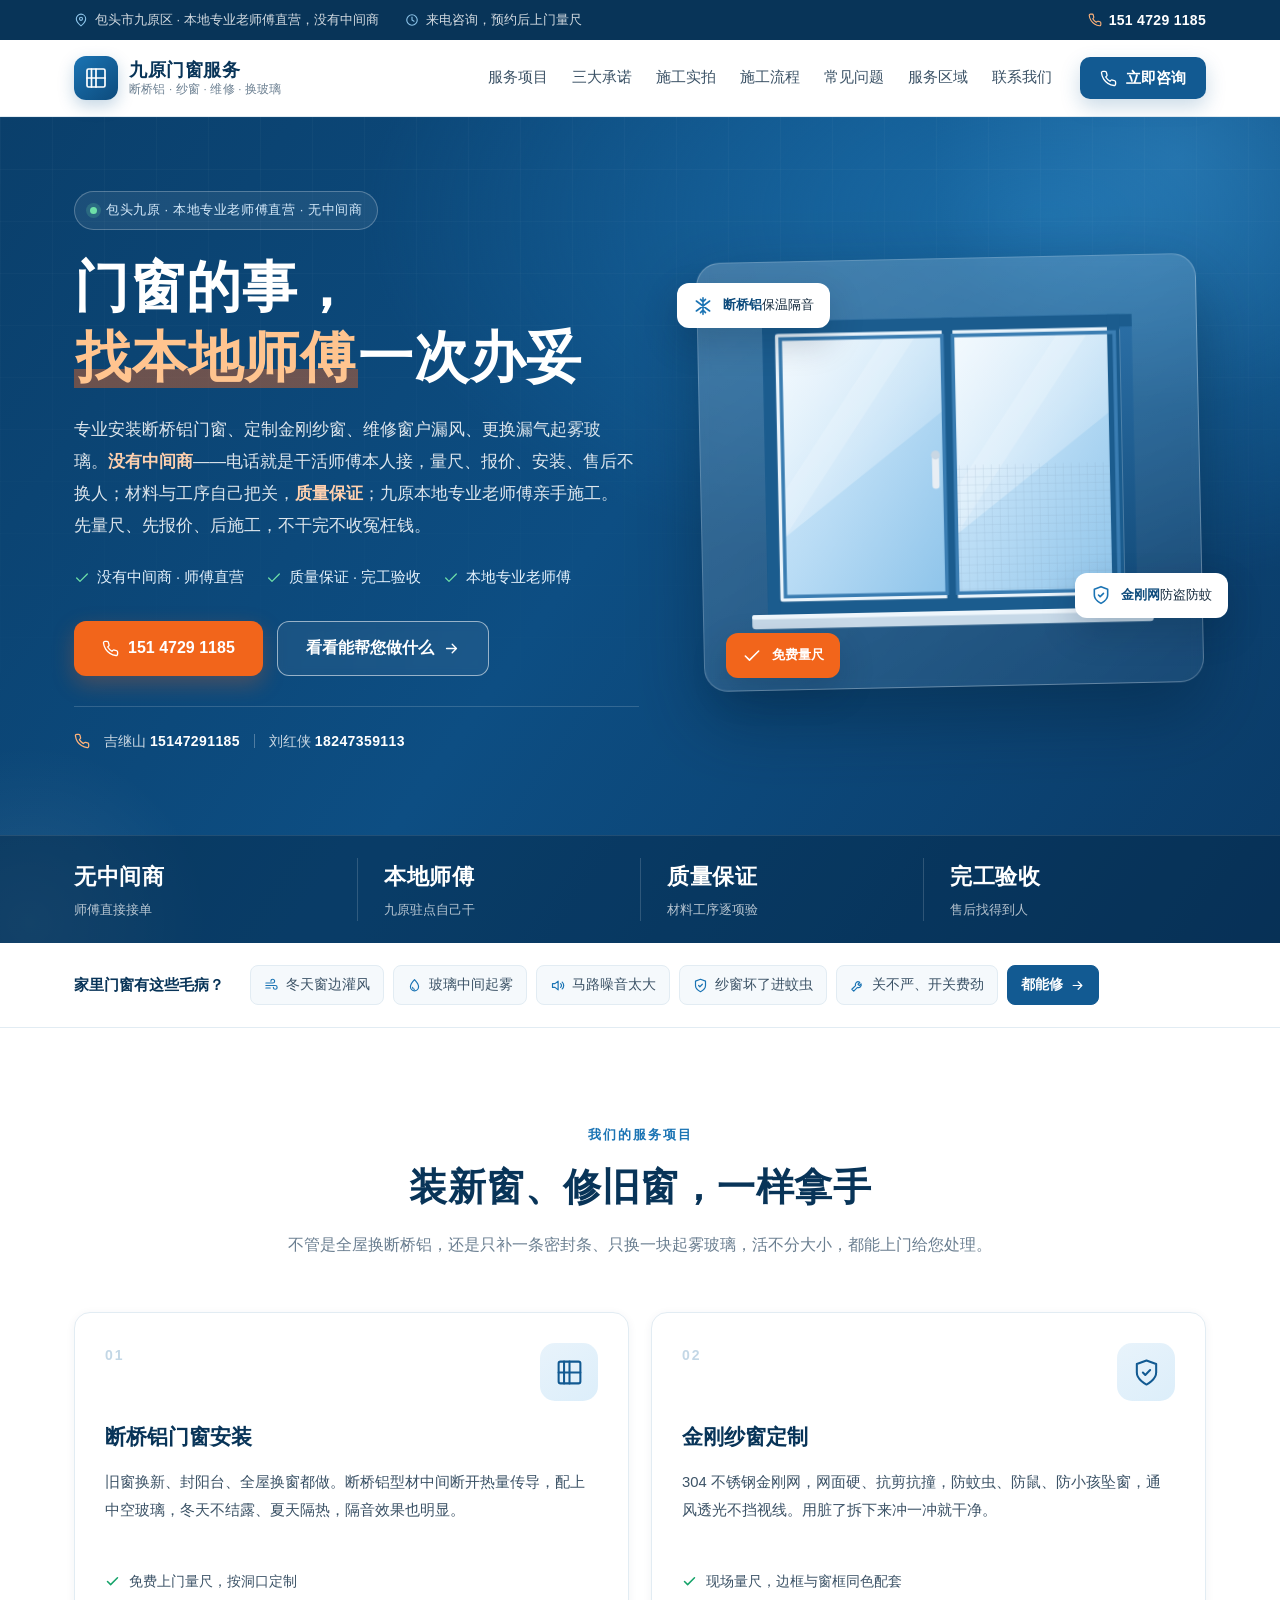
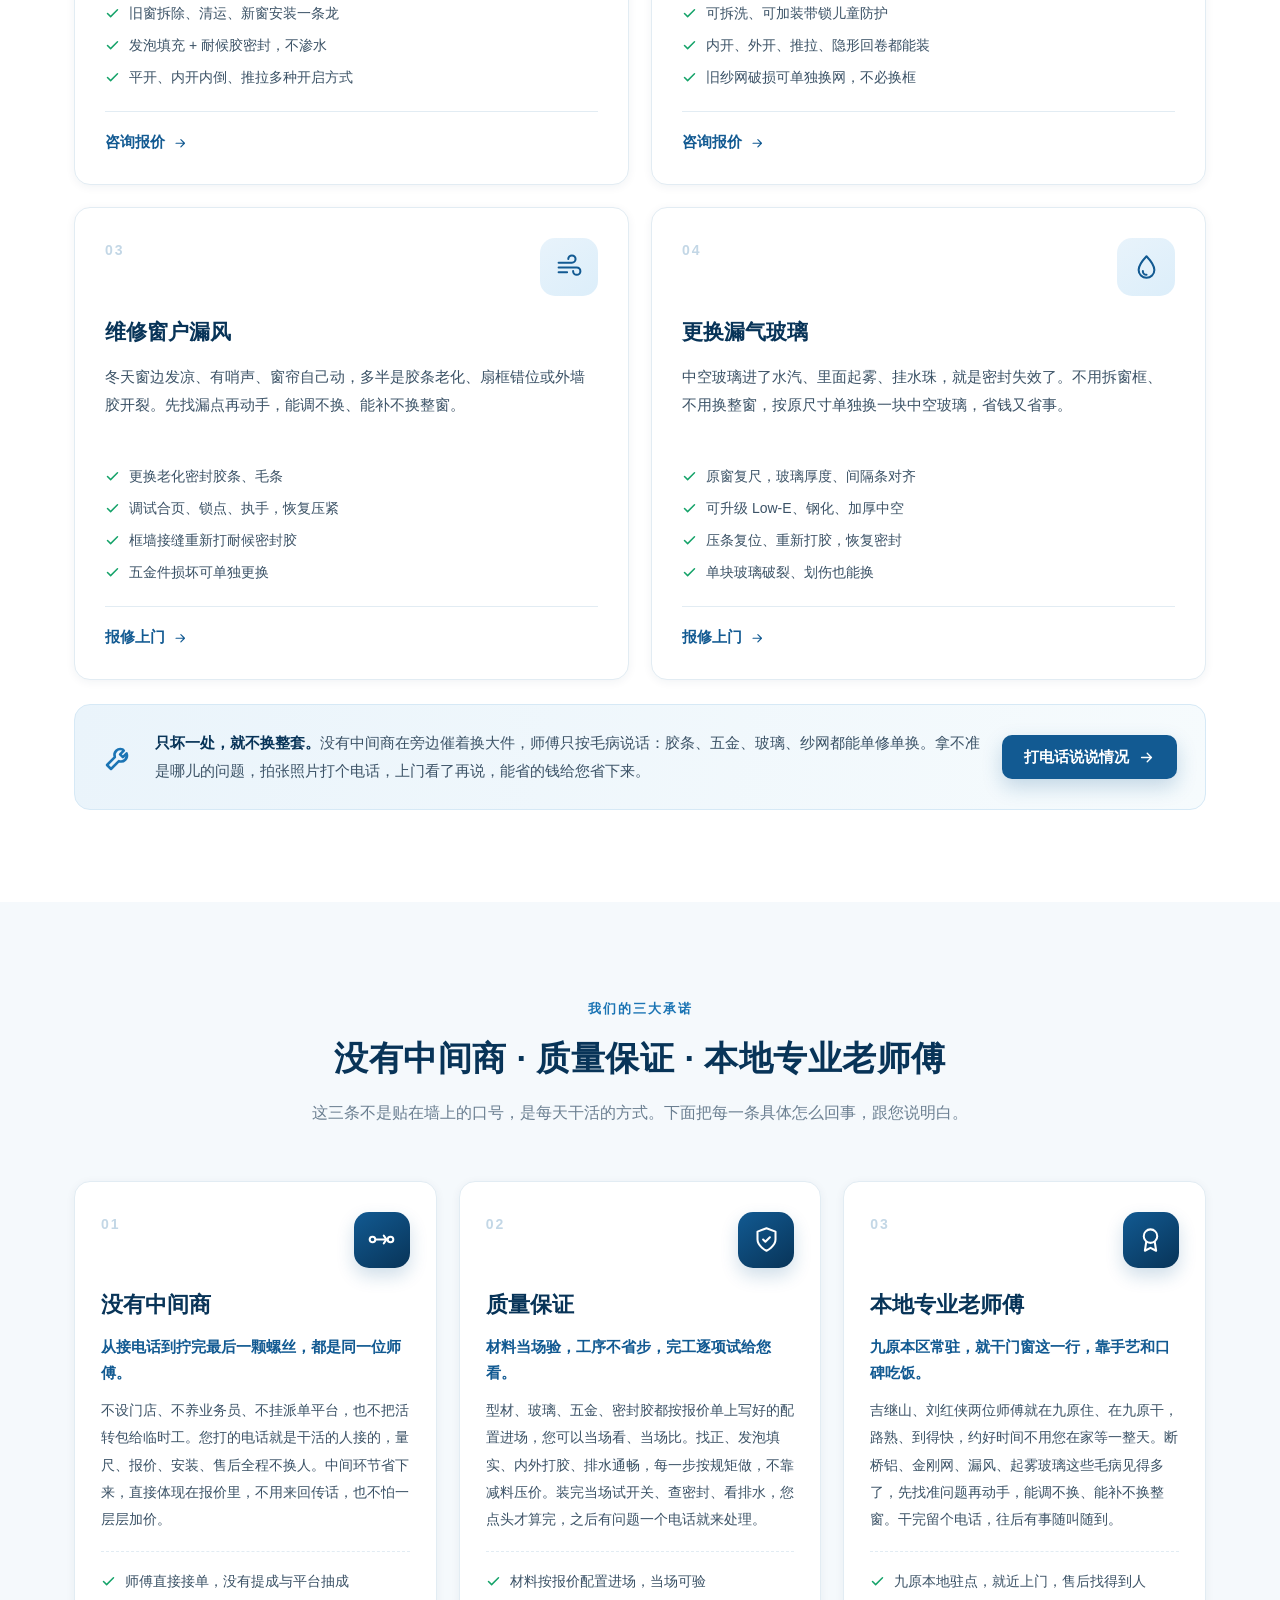
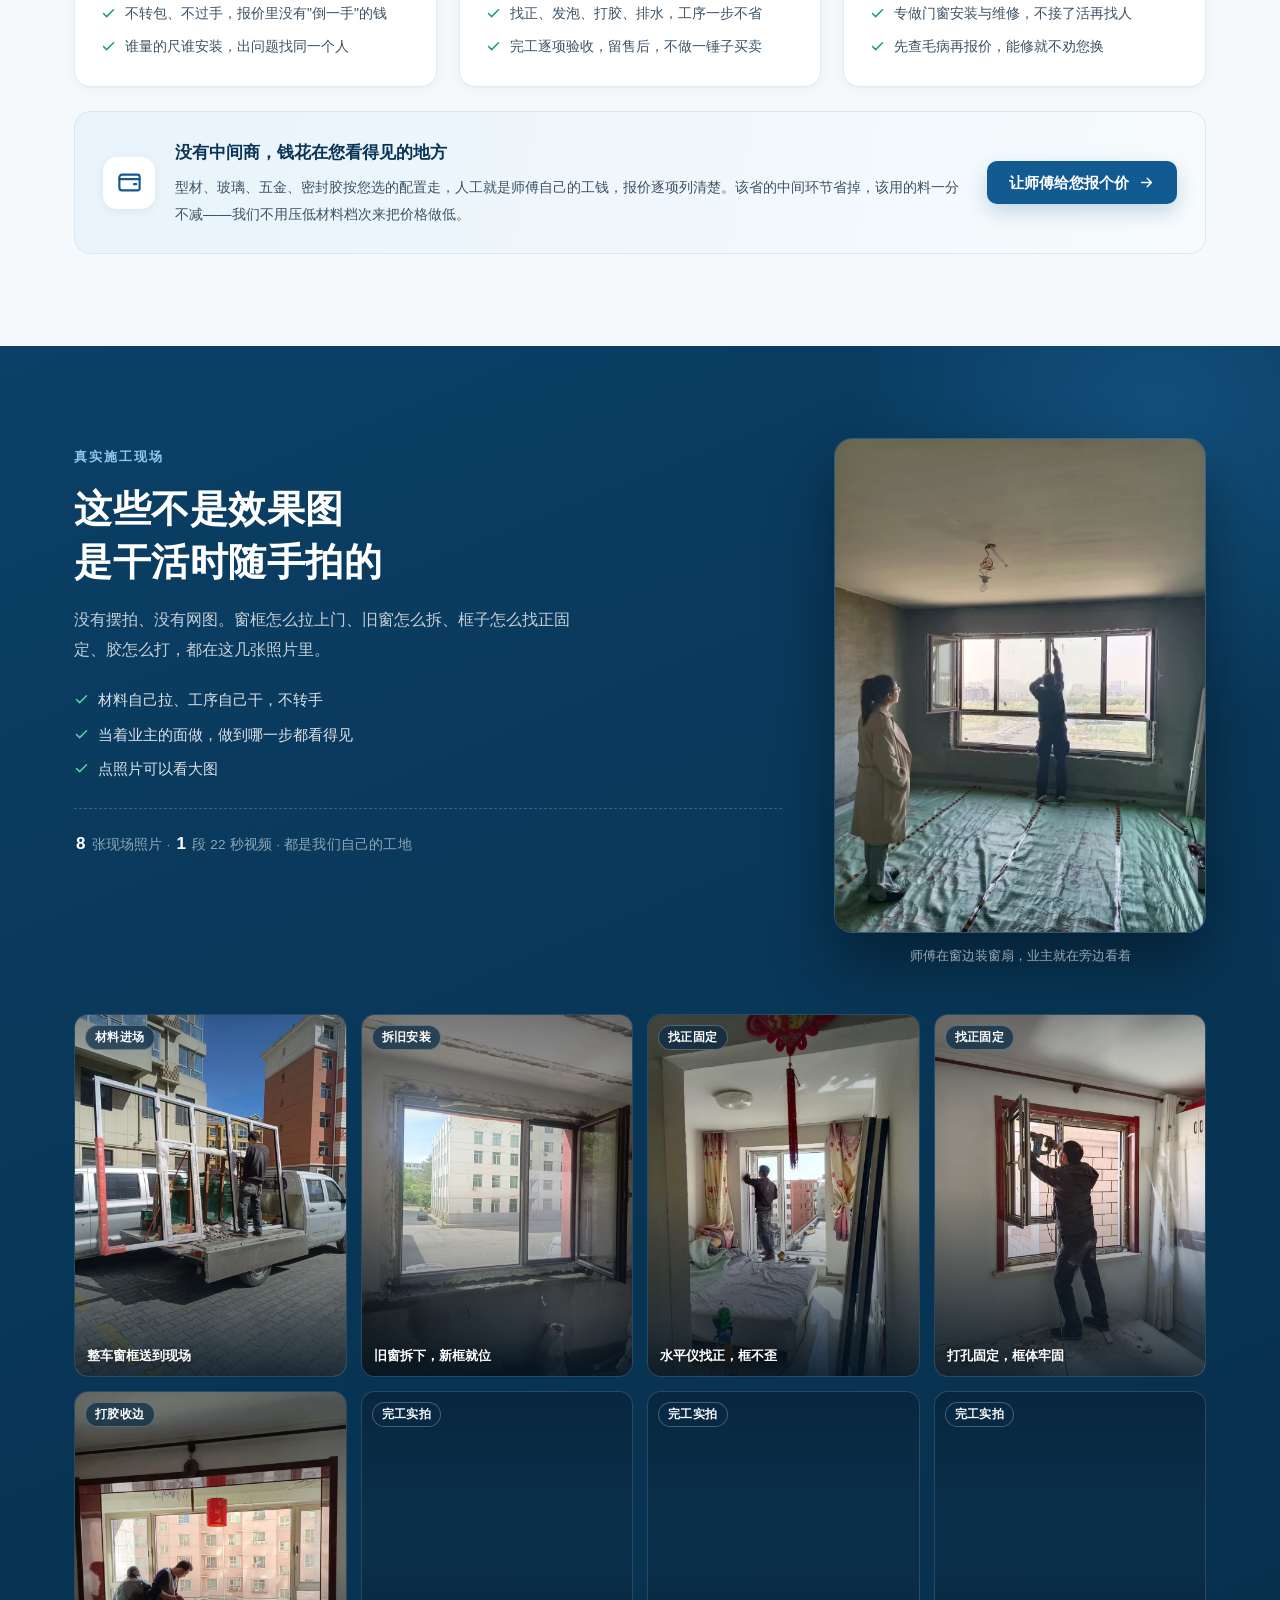
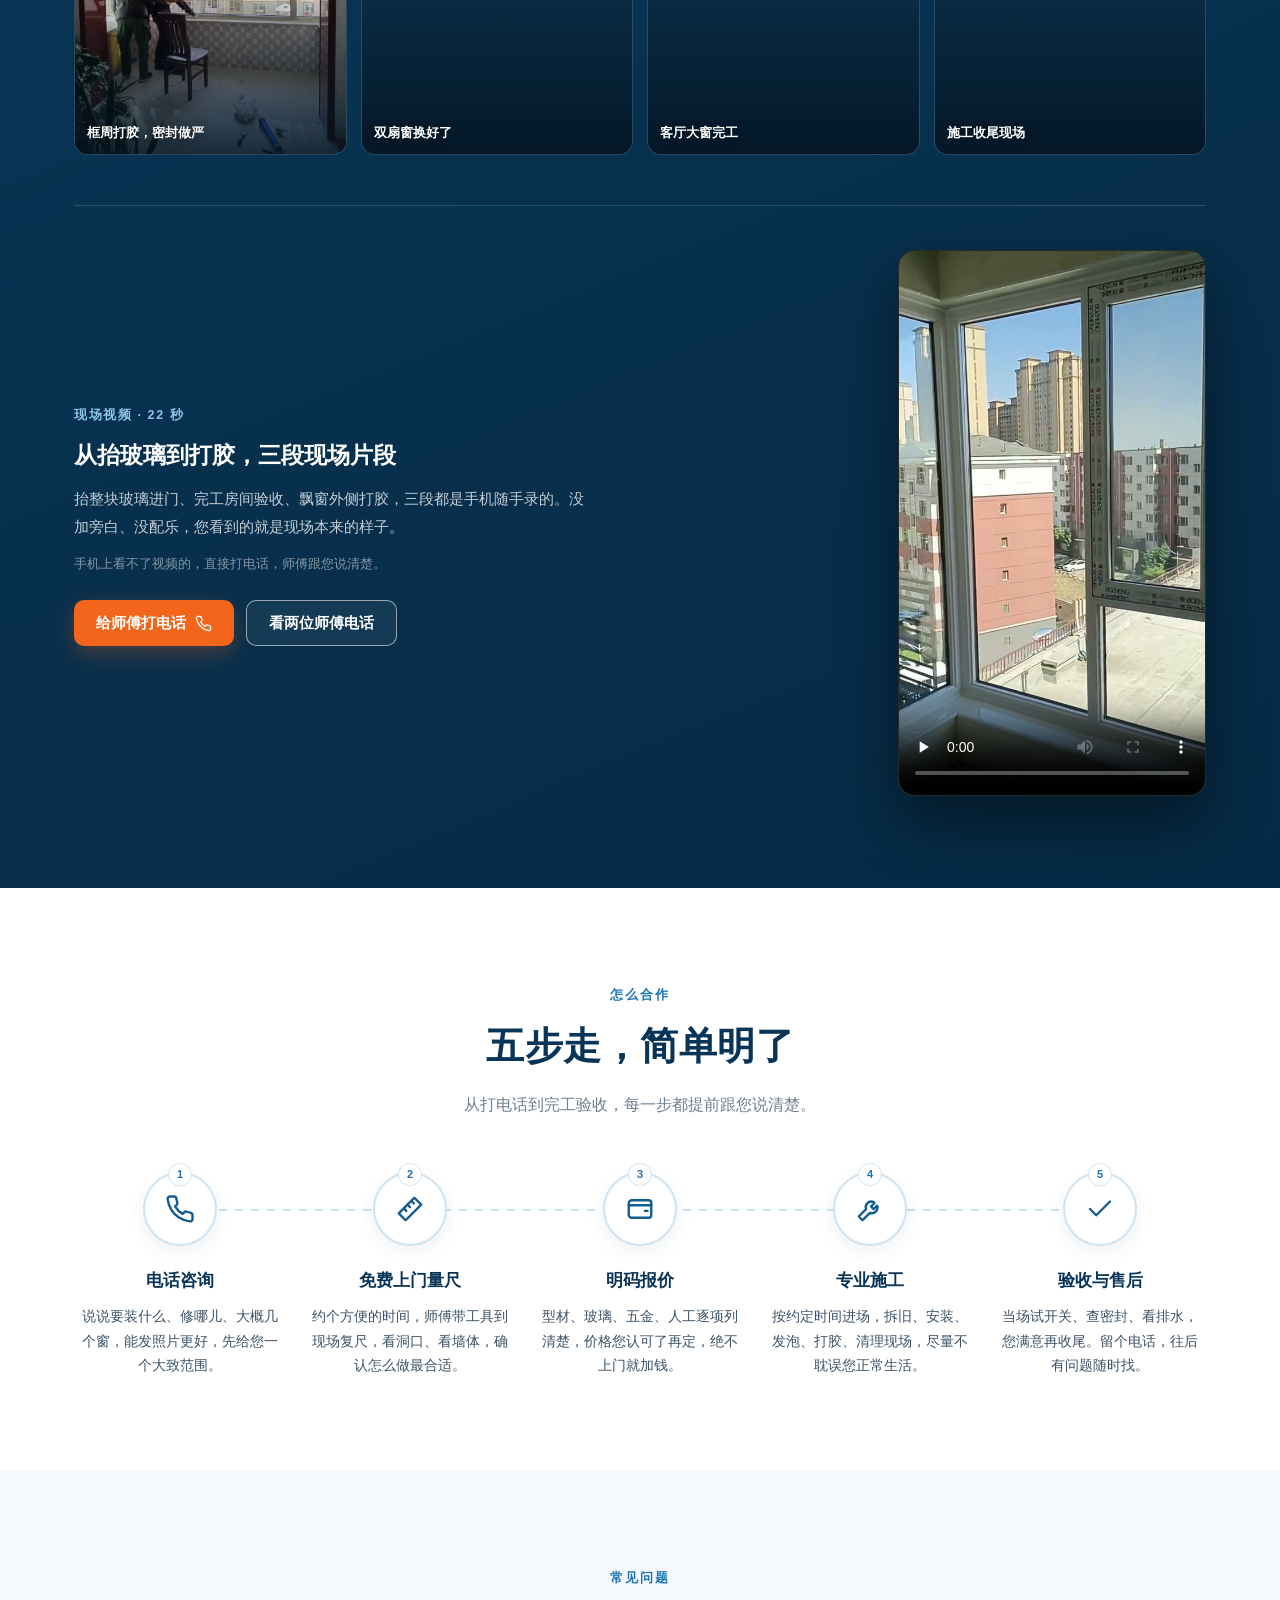
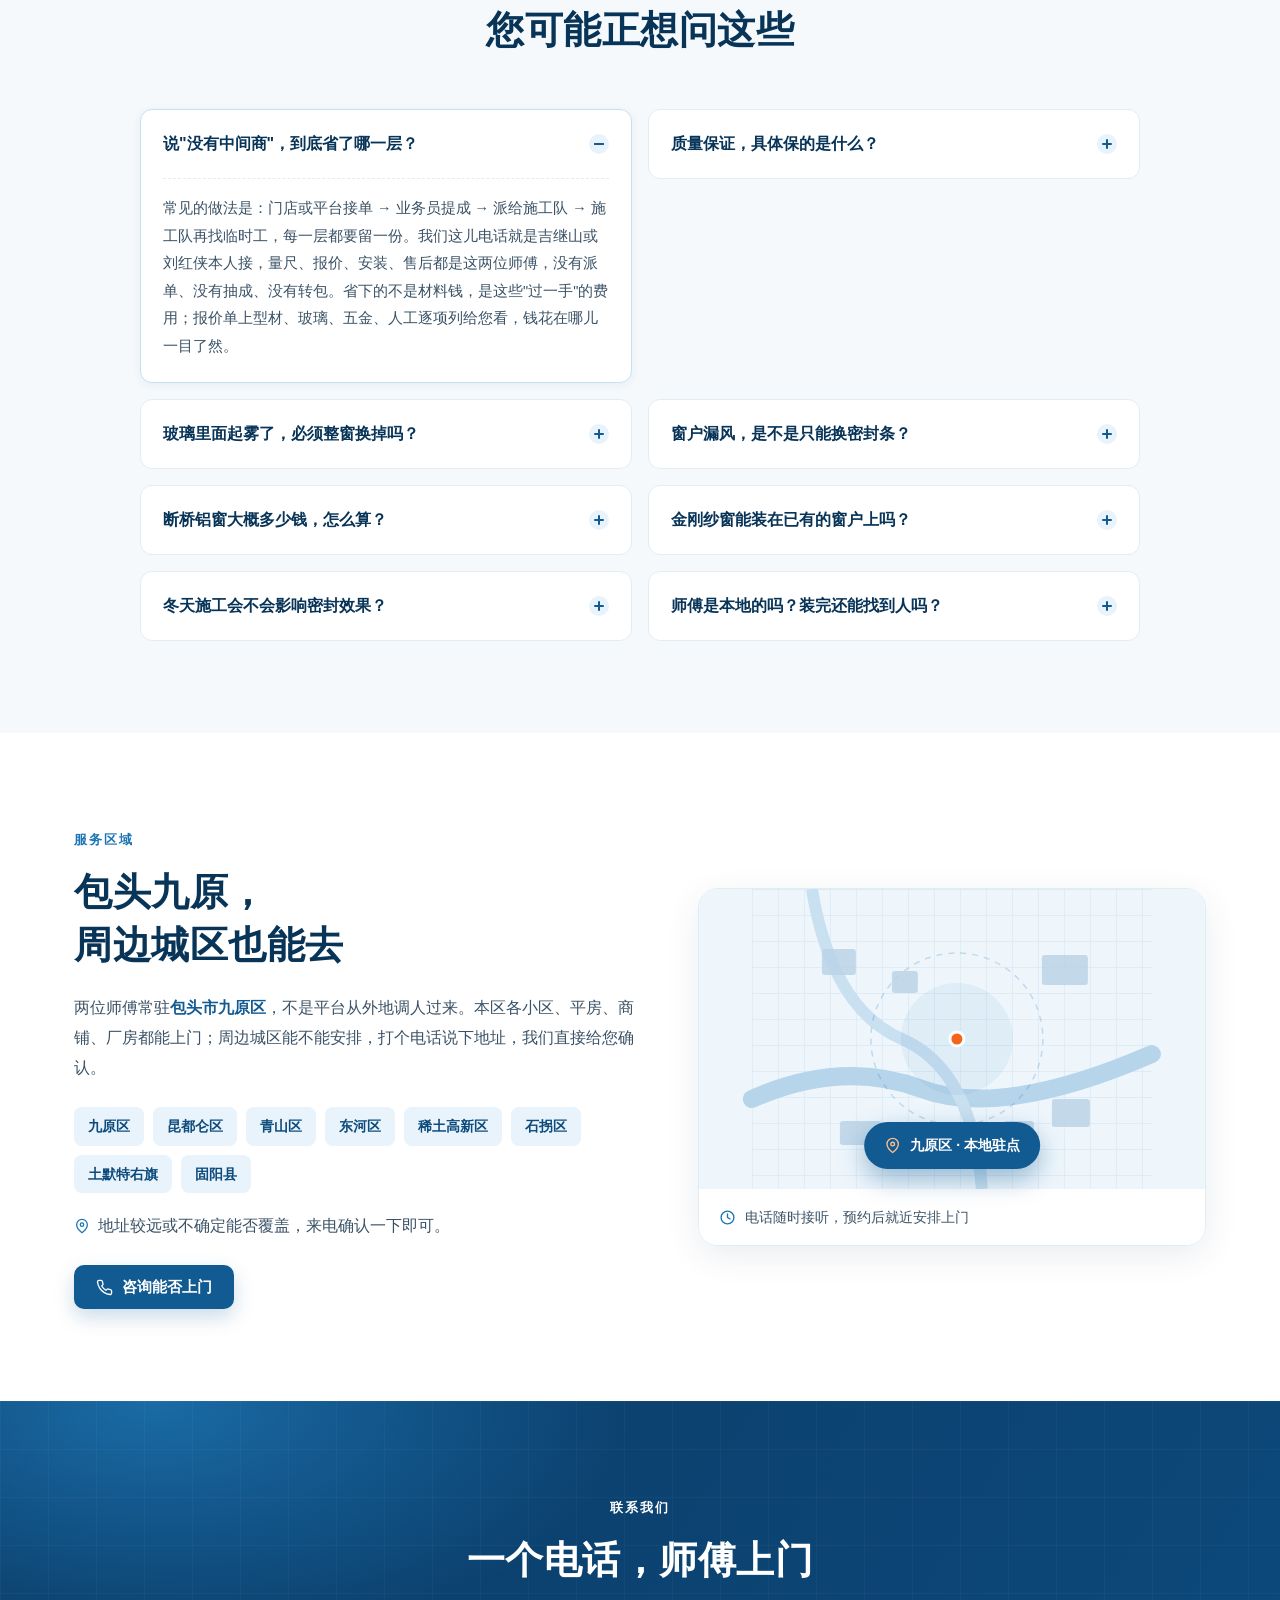
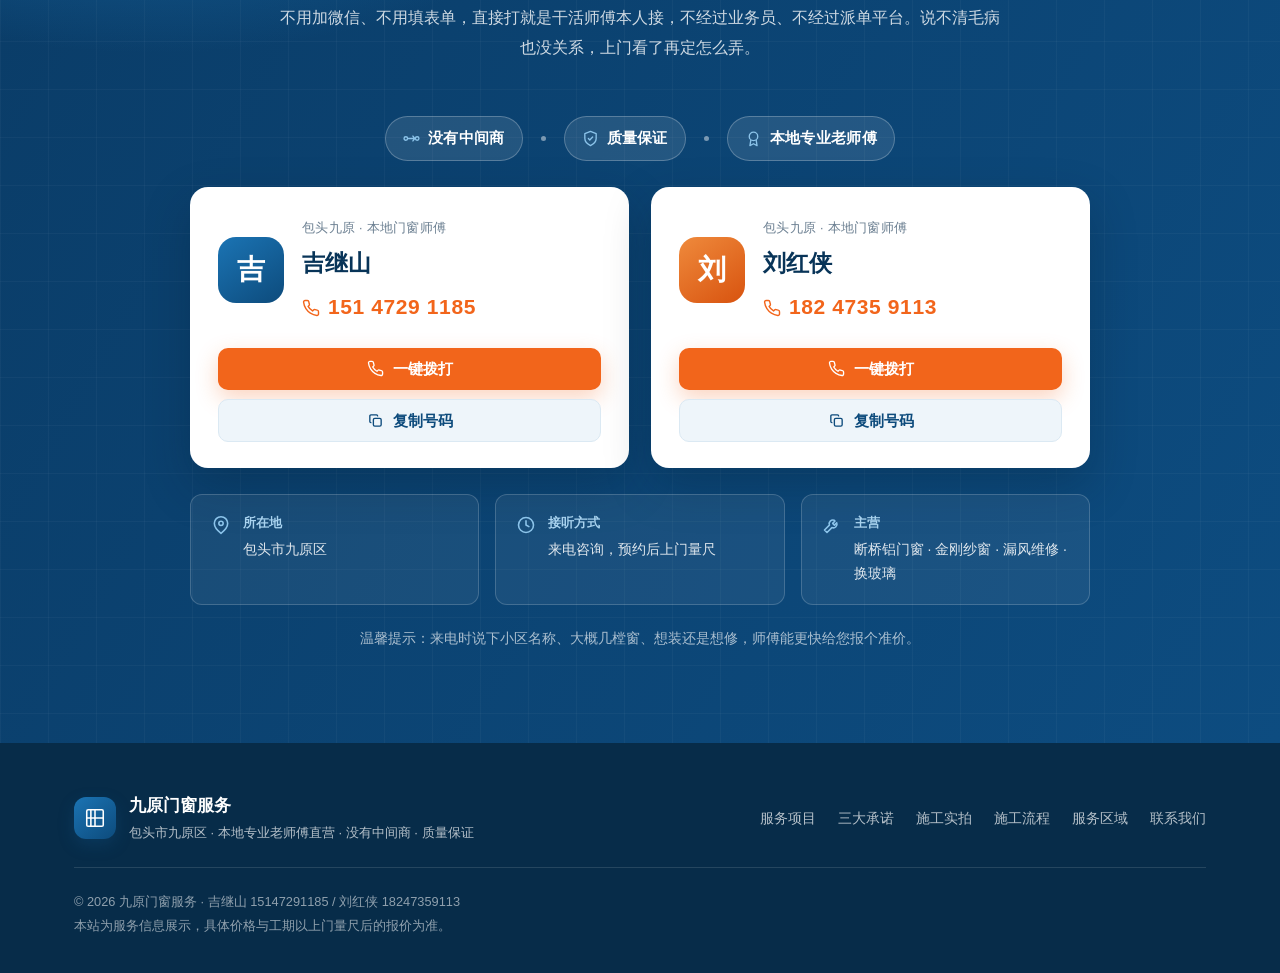
==== commit e8c768f0: "新增施工实拍区块：8 张现场照片 + 22 秒现场视频 + 照片灯箱；附微信服务卡与推广文案" ====
--- a/index.html
+++ b/index.html
@@ -11,6 +11,10 @@
 <link rel="icon" href="data:image/svg+xml,%3Csvg xmlns='http://www.w3.org/2000/svg' viewBox='0 0 32 32'%3E%3Crect width='32' height='32' rx='7' fill='%230d4b7c'/%3E%3Cg fill='none' stroke='%23fff' stroke-width='2'%3E%3Crect x='7' y='7' width='18' height='18' rx='1.5'/%3E%3Cpath d='M16 7v18M7 16h18'/%3E%3C/g%3E%3C/svg%3E">
 <meta property="og:type" content="website">
 <meta property="og:title" content="包头九原断桥铝门窗安装｜金刚纱窗｜漏风维修｜更换漏气玻璃">
+<meta property="og:image" content="https://zhouyaobai.github.io/jijishan/assets/img/works/og-cover.jpg">
+<meta property="og:image:width" content="1200">
+<meta property="og:image:height" content="630">
+<meta property="og:locale" content="zh_CN">
 <meta property="og:description" content="包头九原本地专业老师傅直营，没有中间商，质量保证。断桥铝门窗安装、金刚纱窗定制、窗户漏风维修、漏气中空玻璃更换。免费上门量尺，先报价后施工。吉继山 15147291185 / 刘红侠 18247359113。">
 <link rel="stylesheet" href="assets/css/style.css">
 <script>document.documentElement.classList.add('js');</script>
@@ -28,7 +32,8 @@
     "addressRegion": "内蒙古自治区",
     "addressCountry": "CN"
   },
-  "priceRange": "面议"
+  "priceRange": "面议",
+  "image": "https://zhouyaobai.github.io/jijishan/assets/img/works/og-cover.jpg"
 }
 </script>
 </head>
@@ -84,6 +89,7 @@
     <nav class="nav__links" id="navLinks" aria-label="主导航">
       <a href="#services">服务项目</a>
       <a href="#why">三大承诺</a>
+      <a href="#works">施工实拍</a>
       <a href="#process">施工流程</a>
       <a href="#problems">常见问题</a>
       <a href="#area">服务区域</a>
@@ -350,6 +356,91 @@
   </div>
 </section>
 
+<!-- 施工实拍 -->
+<section class="section works" id="works">
+  <div class="container">
+    <div class="works__head">
+      <div class="works__head-text reveal">
+        <span class="section__eyebrow">真实施工现场</span>
+        <h2 class="section__title">这些不是效果图<br>是干活时随手拍的</h2>
+        <p class="section__desc">没有摆拍、没有网图。窗框怎么拉上门、旧窗怎么拆、框子怎么找正固定、胶怎么打，都在这几张照片里。</p>
+        <ul class="works__points">
+          <li><svg class="icon"><use href="#i-check"/></svg>材料自己拉、工序自己干，不转手</li>
+          <li><svg class="icon"><use href="#i-check"/></svg>当着业主的面做，做到哪一步都看得见</li>
+          <li><svg class="icon"><use href="#i-check"/></svg>点照片可以看大图</li>
+        </ul>
+        <p class="works__count"><b>8</b> 张现场照片 · <b>1</b> 段 22 秒视频 · 都是我们自己的工地</p>
+      </div>
+      <figure class="works__head-photo reveal">
+        <img src="assets/img/works/w00-lead.webp" width="960" height="1280" alt="门窗师傅站在窗边安装窗扇，业主站在旁边观看" loading="lazy" decoding="async">
+        <figcaption>师傅在窗边装窗扇，业主就在旁边看着</figcaption>
+      </figure>
+    </div>
+
+    <div class="works__grid">
+      <button class="work-card reveal" type="button" data-cap="整车窗框送到现场">
+        <img src="assets/img/works/w01-frame-truck.webp" width="900" height="1200" alt="小货车车厢里装着一整樘白色断桥铝窗框，师傅站在车斗上" loading="lazy" decoding="async">
+        <span class="work-card__tag">材料进场</span>
+        <span class="work-card__cap">整车窗框送到现场</span>
+      </button>
+      <button class="work-card reveal" type="button" data-cap="旧窗拆下，新框就位">
+        <img src="assets/img/works/w02-old-opening.webp" width="900" height="1200" alt="旧窗拆掉后洞口露出来，新窗框已经装进洞口" loading="lazy" decoding="async">
+        <span class="work-card__tag">拆旧安装</span>
+        <span class="work-card__cap">旧窗拆下，新框就位</span>
+      </button>
+      <button class="work-card reveal" type="button" data-cap="水平仪找正，框不歪">
+        <img src="assets/img/works/w03-level.webp" width="900" height="1200" alt="工人在窗边作业，地上架着激光水平仪" loading="lazy" decoding="async">
+        <span class="work-card__tag">找正固定</span>
+        <span class="work-card__cap">水平仪找正，框不歪</span>
+      </button>
+      <button class="work-card reveal" type="button" data-cap="打孔固定，框体牢固">
+        <img src="assets/img/works/w04-drill.webp" width="900" height="1200" alt="工人举着电钻在窗框上打孔固定" loading="lazy" decoding="async">
+        <span class="work-card__tag">找正固定</span>
+        <span class="work-card__cap">打孔固定，框体牢固</span>
+      </button>
+      <button class="work-card reveal" type="button" data-cap="框周打胶，密封做严">
+        <img src="assets/img/works/w06-seal.webp" width="900" height="1200" alt="两位师傅在飘窗边给窗框打胶密封" loading="lazy" decoding="async">
+        <span class="work-card__tag">打胶收边</span>
+        <span class="work-card__cap">框周打胶，密封做严</span>
+      </button>
+      <button class="work-card reveal" type="button" data-cap="双扇窗换好了">
+        <img src="assets/img/works/w07-double.webp" width="900" height="1200" alt="换好后的双扇窗，窗外是红砖楼和树" loading="lazy" decoding="async">
+        <span class="work-card__tag">完工实拍</span>
+        <span class="work-card__cap">双扇窗换好了</span>
+      </button>
+      <button class="work-card reveal" type="button" data-cap="客厅大窗完工">
+        <img src="assets/img/works/w09-living.webp" width="900" height="1200" alt="客厅三扇大窗装好，窗外是马路和空地" loading="lazy" decoding="async">
+        <span class="work-card__tag">完工实拍</span>
+        <span class="work-card__cap">客厅大窗完工</span>
+      </button>
+      <button class="work-card reveal" type="button" data-cap="施工收尾现场">
+        <img src="assets/img/works/w12-dark.webp" width="900" height="1200" alt="窗框装好后的室内一角，地上放着工具和手套" loading="lazy" decoding="async">
+        <span class="work-card__tag">完工实拍</span>
+        <span class="work-card__cap">施工收尾现场</span>
+      </button>
+    </div>
+
+    <div class="works__foot">
+      <div class="works__foot-text reveal">
+        <span class="works__foot-tag">现场视频 · 22 秒</span>
+        <h3>从抬玻璃到打胶，三段现场片段</h3>
+        <p>抬整块玻璃进门、完工房间验收、飘窗外侧打胶，三段都是手机随手录的。没加旁白、没配乐，您看到的就是现场本来的样子。</p>
+        <p class="works__foot-note">手机上看不了视频的，直接打电话，师傅跟您说清楚。</p>
+        <div class="works__foot-btns">
+          <a href="tel:15147291185" class="btn btn--call">给师傅打电话 <svg class="icon"><use href="#i-phone"/></svg></a>
+          <a href="#contact" class="btn btn--outline">看两位师傅电话</a>
+        </div>
+      </div>
+      <div class="works__video reveal">
+        <video controls playsinline preload="none" width="540" height="960" poster="assets/video/works-poster.jpg">
+          <source src="assets/video/works-reel.mp4" type="video/mp4">
+          您的浏览器不支持视频播放，可直接拨打 15147291185 咨询。
+        </video>
+      </div>
+    </div>
+  </div>
+</section>
+
 <!-- 施工流程 -->
 <section class="section" id="process">
   <div class="container">
@@ -539,6 +630,17 @@
 </main>
 
 <!-- 页脚 -->
+
+<!-- 照片放大 -->
+<div class="lb" id="lb" role="dialog" aria-modal="true" aria-label="照片放大查看">
+  <button class="lb__btn lb__close" type="button" aria-label="关闭">&times;</button>
+  <button class="lb__btn lb__prev" type="button" aria-label="上一张">&#8249;</button>
+  <button class="lb__btn lb__next" type="button" aria-label="下一张">&#8250;</button>
+  <figure class="lb__fig">
+    <img id="lbImg" alt="">
+    <figcaption id="lbCap"></figcaption>
+  </figure>
+</div>
 <footer class="site-footer">
   <div class="container site-footer__inner">
     <div class="site-footer__brand">
@@ -546,7 +648,7 @@
       <div><strong>九原门窗服务</strong><p>包头市九原区 · 本地专业老师傅直营 · 没有中间商 · 质量保证</p></div>
     </div>
     <div class="site-footer__links">
-      <a href="#services">服务项目</a><a href="#why">三大承诺</a><a href="#process">施工流程</a><a href="#area">服务区域</a><a href="#contact">联系我们</a>
+      <a href="#services">服务项目</a><a href="#why">三大承诺</a><a href="#works">施工实拍</a><a href="#process">施工流程</a><a href="#area">服务区域</a><a href="#contact">联系我们</a>
     </div>
     <p class="site-footer__copy">© <span id="year">2026</span> 九原门窗服务 · 吉继山 15147291185 / 刘红侠 18247359113<br>本站为服务信息展示，具体价格与工期以上门量尺后的报价为准。</p>
   </div>
--- a/assets/css/style.css
+++ b/assets/css/style.css
@@ -193,6 +193,51 @@
 .promise__note-text h3{font-size:17px;font-weight:800;color:var(--blue-900);margin-bottom:6px}
 .promise__note-text p{font-size:14.3px;color:var(--ink-2);line-height:1.85}
 
+/* ---------- 施工实拍 ---------- */
+.works{background:linear-gradient(158deg,#0b4067 0%,#083453 46%,#062a45 100%);position:relative;overflow:hidden}
+.works::before{content:"";position:absolute;width:640px;height:640px;right:-200px;top:-240px;border-radius:50%;background:radial-gradient(circle,rgba(42,139,208,.26),transparent 68%);pointer-events:none}
+.works .container{position:relative;z-index:1}
+.works__head{display:grid;grid-template-columns:1fr 372px;gap:52px;align-items:start;margin-bottom:46px}
+.works .section__eyebrow{color:#8fc6ea}
+.works .section__title{color:#fff}
+.works .section__desc{color:rgba(255,255,255,.76);max-width:520px}
+.works__points{margin-top:22px;display:grid;gap:10px}
+.works__points li{display:flex;align-items:flex-start;gap:9px;font-size:14.5px;color:rgba(255,255,255,.86);line-height:1.7}
+.works__points .icon{font-size:15px;color:#5fd0a0;margin-top:4px;stroke-width:2.4}
+.works__count{margin-top:26px;padding-top:20px;border-top:1px dashed rgba(255,255,255,.2);font-size:13.5px;color:rgba(255,255,255,.55);letter-spacing:.2px}
+.works__count b{font-size:17px;color:#fff;font-weight:800;padding:0 2px}
+.works__head-photo{margin:0}
+.works__head-text{padding-top:4px}
+.works__head-photo img{width:100%;height:auto;border-radius:18px;border:1px solid rgba(255,255,255,.16);box-shadow:0 30px 64px rgba(0,0,0,.4)}
+.works__head-photo figcaption{margin-top:12px;font-size:13px;color:rgba(255,255,255,.6);text-align:center}
+.works__grid{display:grid;grid-template-columns:repeat(4,1fr);gap:14px}
+.work-card{position:relative;display:block;width:100%;aspect-ratio:3/4;padding:0;border-radius:14px;overflow:hidden;background:#0a2f4a;border:1px solid rgba(255,255,255,.13);cursor:zoom-in;transition:border-color .25s,transform .25s}
+.work-card img{width:100%;height:100%;object-fit:cover;transition:transform .65s cubic-bezier(.2,.7,.3,1)}
+.work-card:hover{border-color:rgba(255,255,255,.34);transform:translateY(-3px)}
+.work-card:hover img{transform:scale(1.055)}
+.work-card::after{content:"";position:absolute;inset:0;background:linear-gradient(180deg,rgba(3,20,34,.3) 0%,rgba(3,20,34,0) 32%,rgba(3,20,34,0) 48%,rgba(3,20,34,.86) 100%);pointer-events:none}
+.work-card__tag{position:absolute;left:10px;top:10px;z-index:2;padding:4px 9px;border-radius:100px;font-size:11.5px;font-weight:700;letter-spacing:.4px;color:#fff;background:rgba(8,42,70,.7);border:1px solid rgba(255,255,255,.26);-webkit-backdrop-filter:blur(4px);backdrop-filter:blur(4px)}
+.work-card__cap{position:absolute;left:12px;right:12px;bottom:11px;z-index:2;font-size:13px;font-weight:600;line-height:1.5;color:#fff;text-align:left;text-shadow:0 1px 8px rgba(0,0,0,.45)}
+.works__foot{display:grid;grid-template-columns:1fr 308px;gap:52px;align-items:center;margin-top:50px;padding-top:44px;border-top:1px solid rgba(255,255,255,.14)}
+.works__foot-tag{display:inline-block;font-size:12.5px;font-weight:700;letter-spacing:1.6px;color:#8fc6ea;margin-bottom:12px}
+.works__foot-text h3{font-size:23px;font-weight:800;color:#fff;margin-bottom:12px;line-height:1.5}
+.works__foot-text p{font-size:14.8px;color:rgba(255,255,255,.76);line-height:1.9;max-width:520px}
+.works__foot-text p.works__foot-note{margin-top:10px;font-size:13.2px;color:rgba(255,255,255,.5)}
+.works__foot-btns{display:flex;flex-wrap:wrap;gap:12px;margin-top:24px}
+.works__video{border-radius:16px;overflow:hidden;border:1px solid rgba(255,255,255,.16);box-shadow:0 26px 60px rgba(0,0,0,.45);background:#000;line-height:0}
+.works__video video{width:100%;height:auto;display:block}
+/* 灯箱 */
+.lb{position:fixed;inset:0;z-index:120;display:none;align-items:center;justify-content:center;padding:24px;background:rgba(3,16,26,.94);-webkit-backdrop-filter:blur(6px);backdrop-filter:blur(6px)}
+.lb.is-open{display:flex}
+.lb__fig{margin:0;max-width:min(90vw,860px);text-align:center}
+.lb__fig img{max-width:100%;max-height:74vh;width:auto;height:auto;margin:0 auto;border-radius:12px;box-shadow:0 30px 80px rgba(0,0,0,.55)}
+.lb__fig figcaption{margin-top:14px;font-size:14.5px;line-height:1.7;color:rgba(255,255,255,.86)}
+.lb__btn{position:absolute;width:44px;height:44px;display:grid;place-items:center;border-radius:50%;font-size:26px;line-height:1;color:#fff;background:rgba(255,255,255,.12);border:1px solid rgba(255,255,255,.22);transition:background .2s}
+.lb__btn:hover{background:rgba(255,255,255,.24)}
+.lb__close{top:20px;right:20px}
+.lb__prev{left:20px;top:50%;transform:translateY(-50%)}
+.lb__next{right:20px;top:50%;transform:translateY(-50%)}
+
 /* ---------- 施工流程 ---------- */
 .process{position:relative;display:grid;grid-template-columns:repeat(5,1fr);gap:18px}
 .process__line{position:absolute;left:10%;right:10%;top:37px;height:2px;background:repeating-linear-gradient(90deg,#c8dfee 0 8px,transparent 8px 16px);z-index:0}
@@ -298,6 +343,8 @@
    响应式
    ========================================================== */
 @media (max-width:1100px){
+  .works__head{grid-template-columns:1fr 320px;gap:36px}
+  .works__foot{grid-template-columns:1fr 266px;gap:36px}
   .nav__links{gap:16px;font-size:13.5px}
   .hero__inner{gap:30px}
   .hero__title{font-size:clamp(34px,4vw,46px)}
@@ -319,6 +366,11 @@
   .promise-card:last-child{grid-column:1/-1}
   .promise__note{flex-wrap:wrap}
   .promise__note .btn{width:100%}
+  .works__head{grid-template-columns:1fr;gap:34px}
+  .works__head-photo{max-width:400px;margin:0 auto}
+  .works__head .section__desc{max-width:100%}
+  .works__foot{grid-template-columns:1fr;gap:30px}
+  .works__video{max-width:300px;margin:0 auto}
   .process{grid-template-columns:repeat(3,1fr);gap:28px 14px}
   .process__line{display:none}
   .area{grid-template-columns:1fr;gap:34px}
@@ -328,6 +380,14 @@
 @media (max-width:720px){
   .section{padding:64px 0}
   .section__head{margin-bottom:38px}
+  .works__grid{grid-template-columns:repeat(2,1fr);gap:12px}
+  .works__foot{margin-top:38px;padding-top:34px}
+  .works__foot-text h3{font-size:20px}
+  .lb__prev,.lb__next{top:auto;bottom:22px;transform:none}
+  .lb__prev{left:calc(50% - 54px)}
+  .lb__next{right:calc(50% - 54px)}
+  .lb__fig img{max-height:66vh}
+  .lb__fig figcaption{font-size:13.5px}
   .topbar__hide-sm{display:none!important}
   .topbar__phone{display:none}
   .nav__cta{display:none}
@@ -384,6 +444,12 @@
   .hero__stats-inner strong{font-size:17px}
   .hero__stats-inner span{font-size:11.5px}
   .section__title{font-size:25px}
+  .works__grid{gap:9px}
+  .work-card{border-radius:11px}
+  .work-card__tag{left:8px;top:8px;font-size:10.5px;padding:3px 7px}
+  .work-card__cap{left:9px;right:9px;bottom:9px;font-size:11.5px}
+  .works__points li{font-size:13.5px}
+  .works__foot-btns .btn{width:100%}
   .service-card{padding:24px 20px}
   .promise__grid{grid-template-columns:1fr}
   .promise-card:last-child{grid-column:auto}
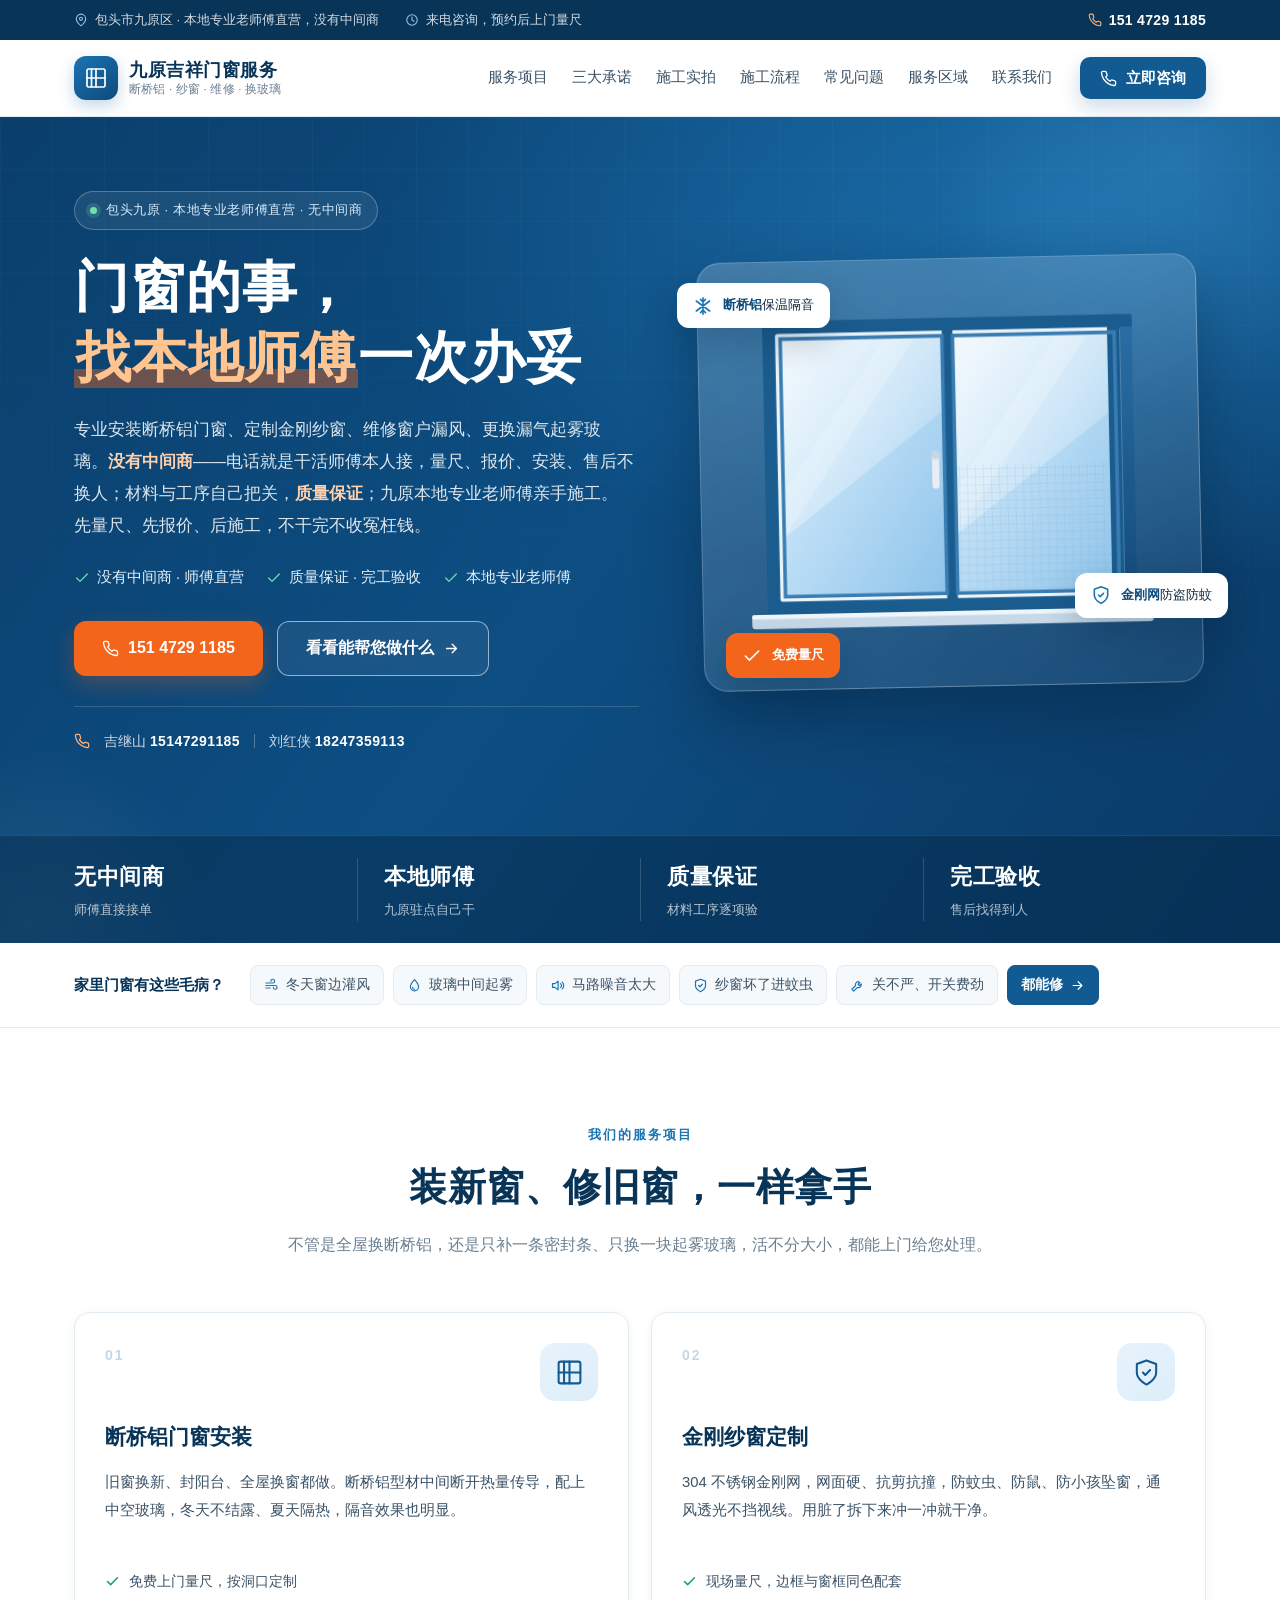
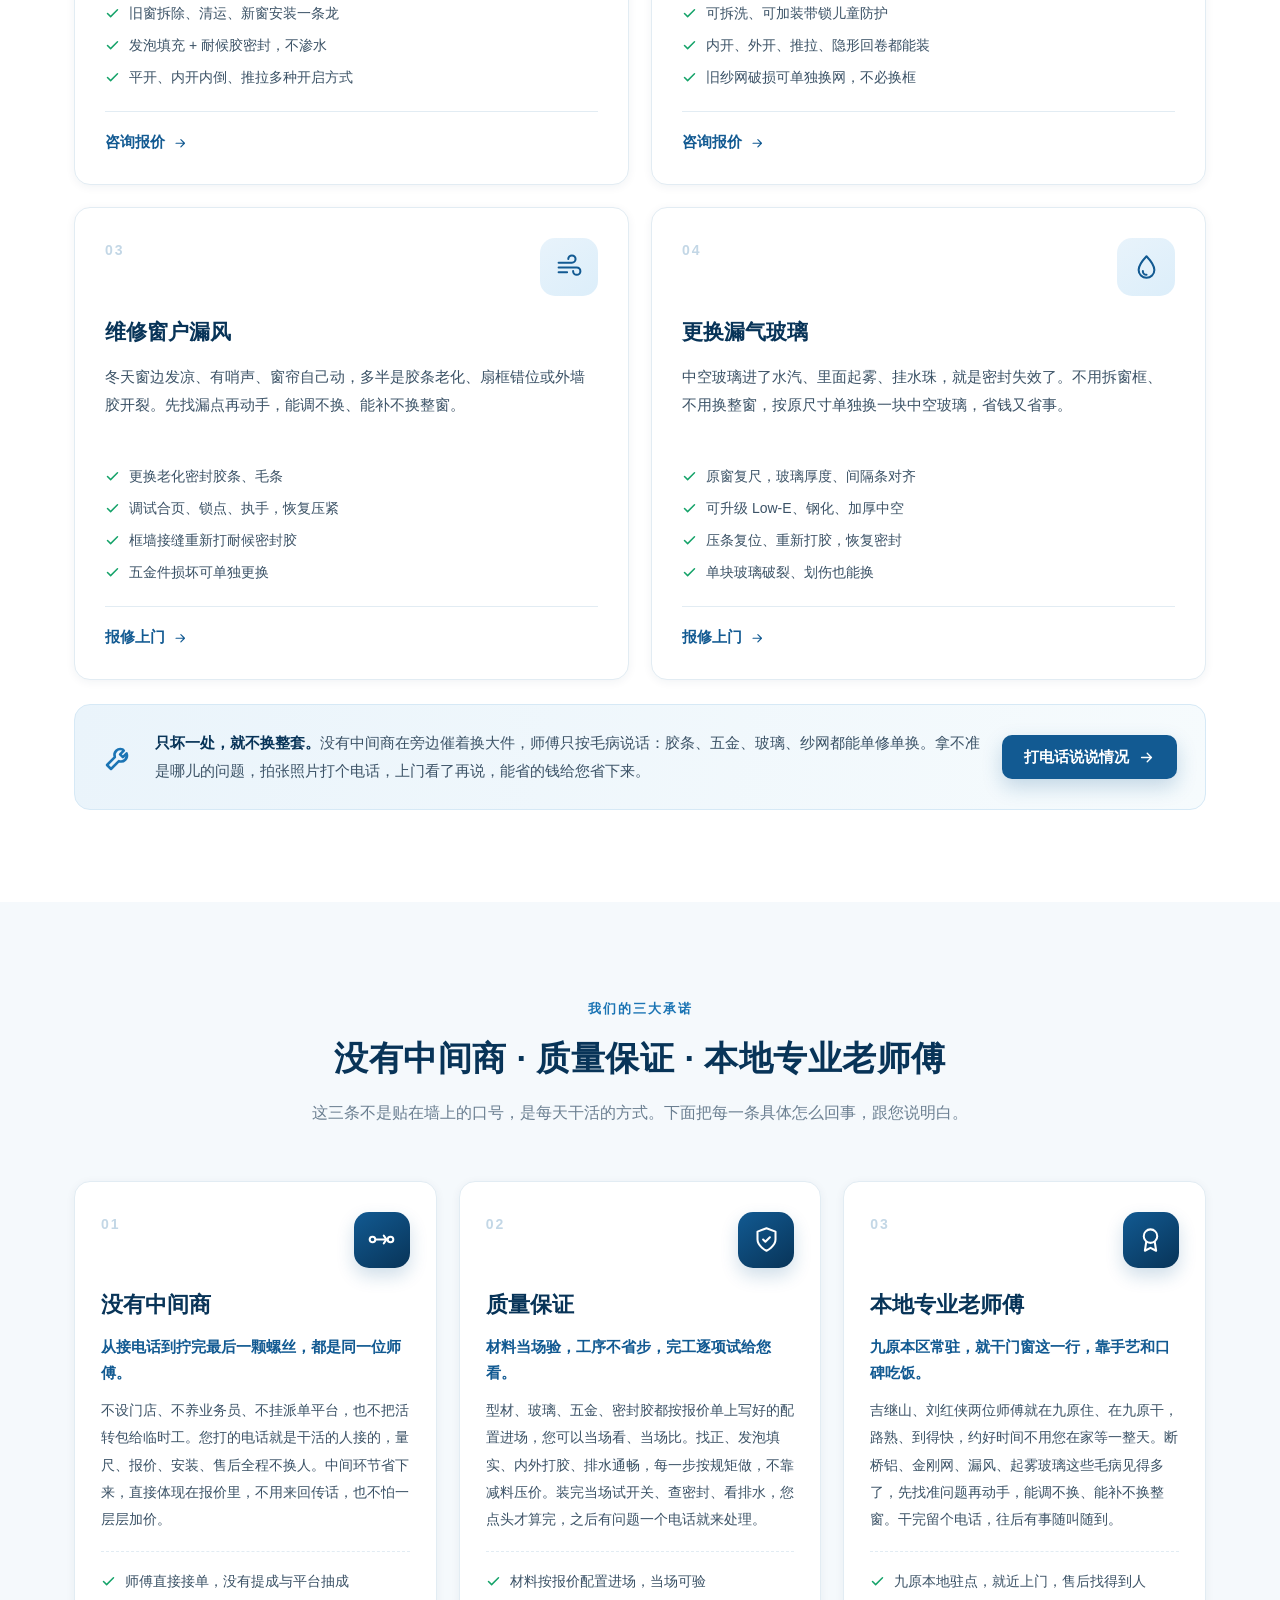
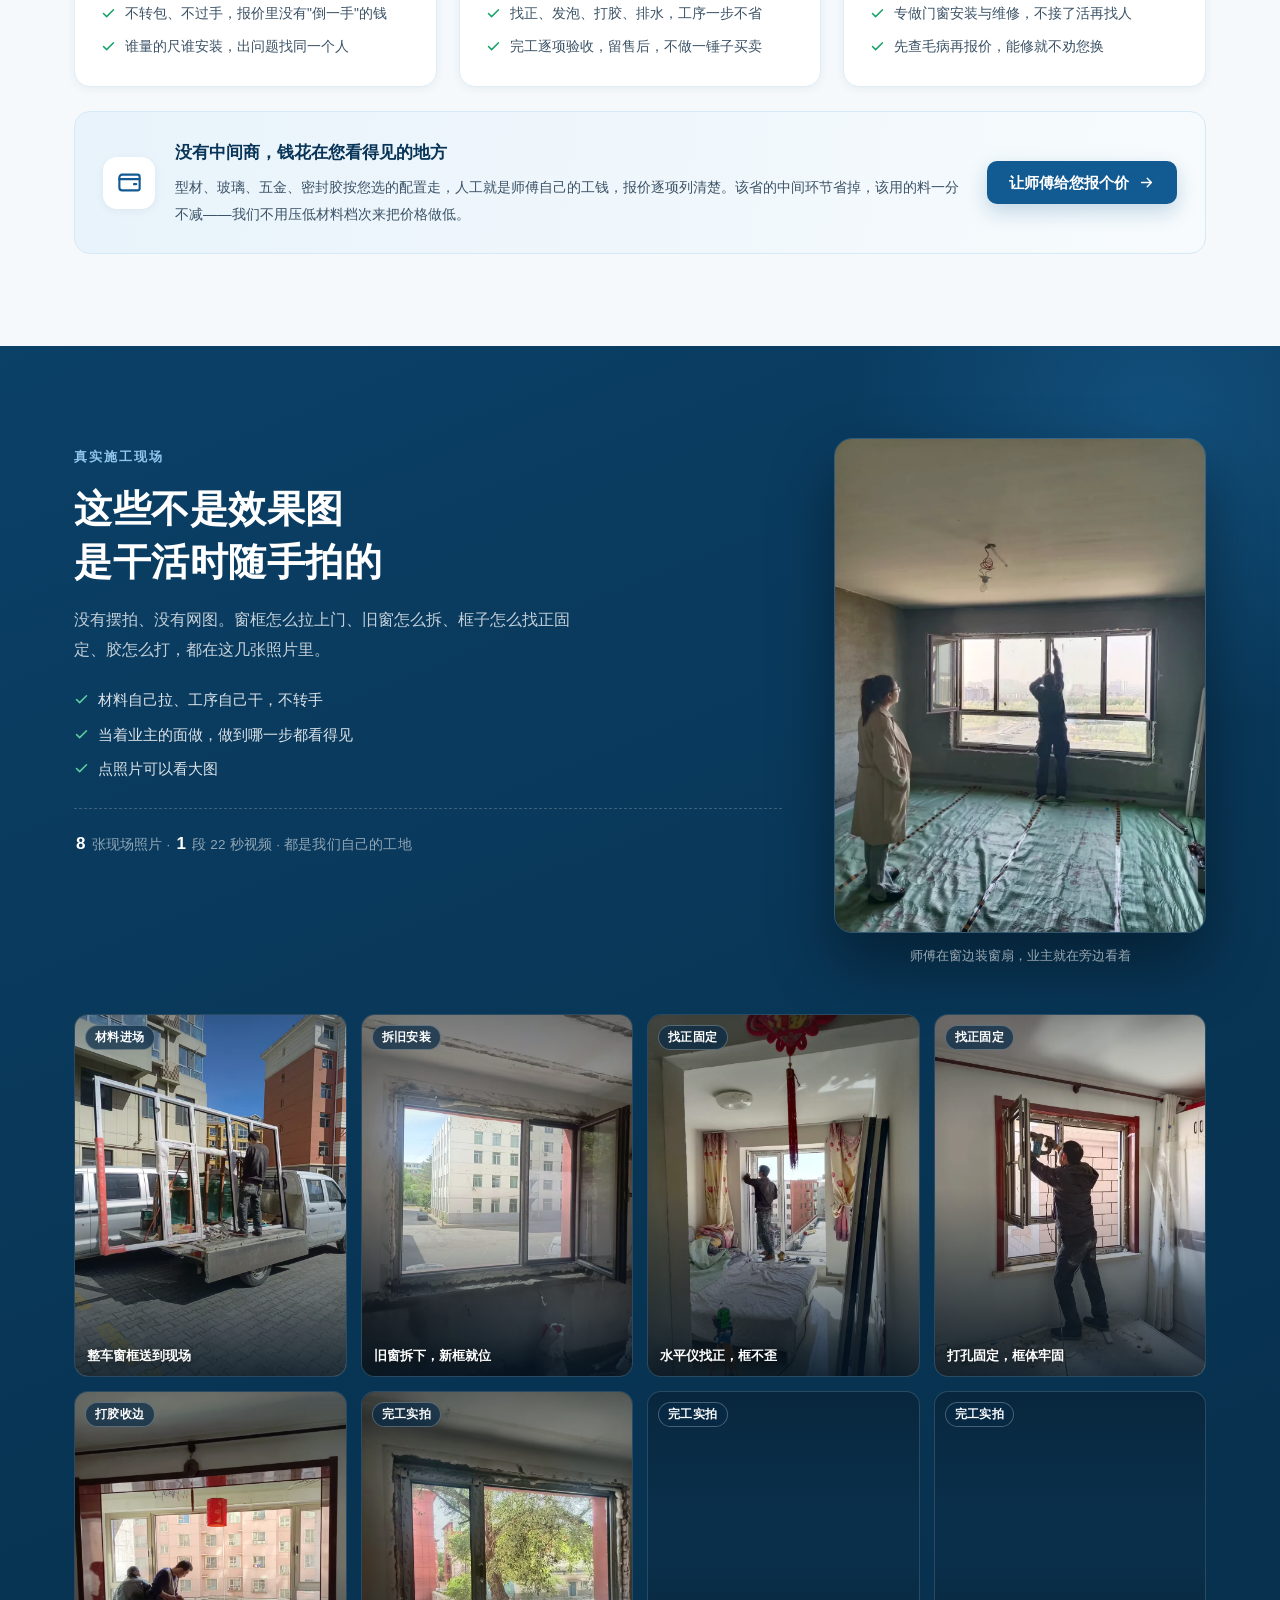
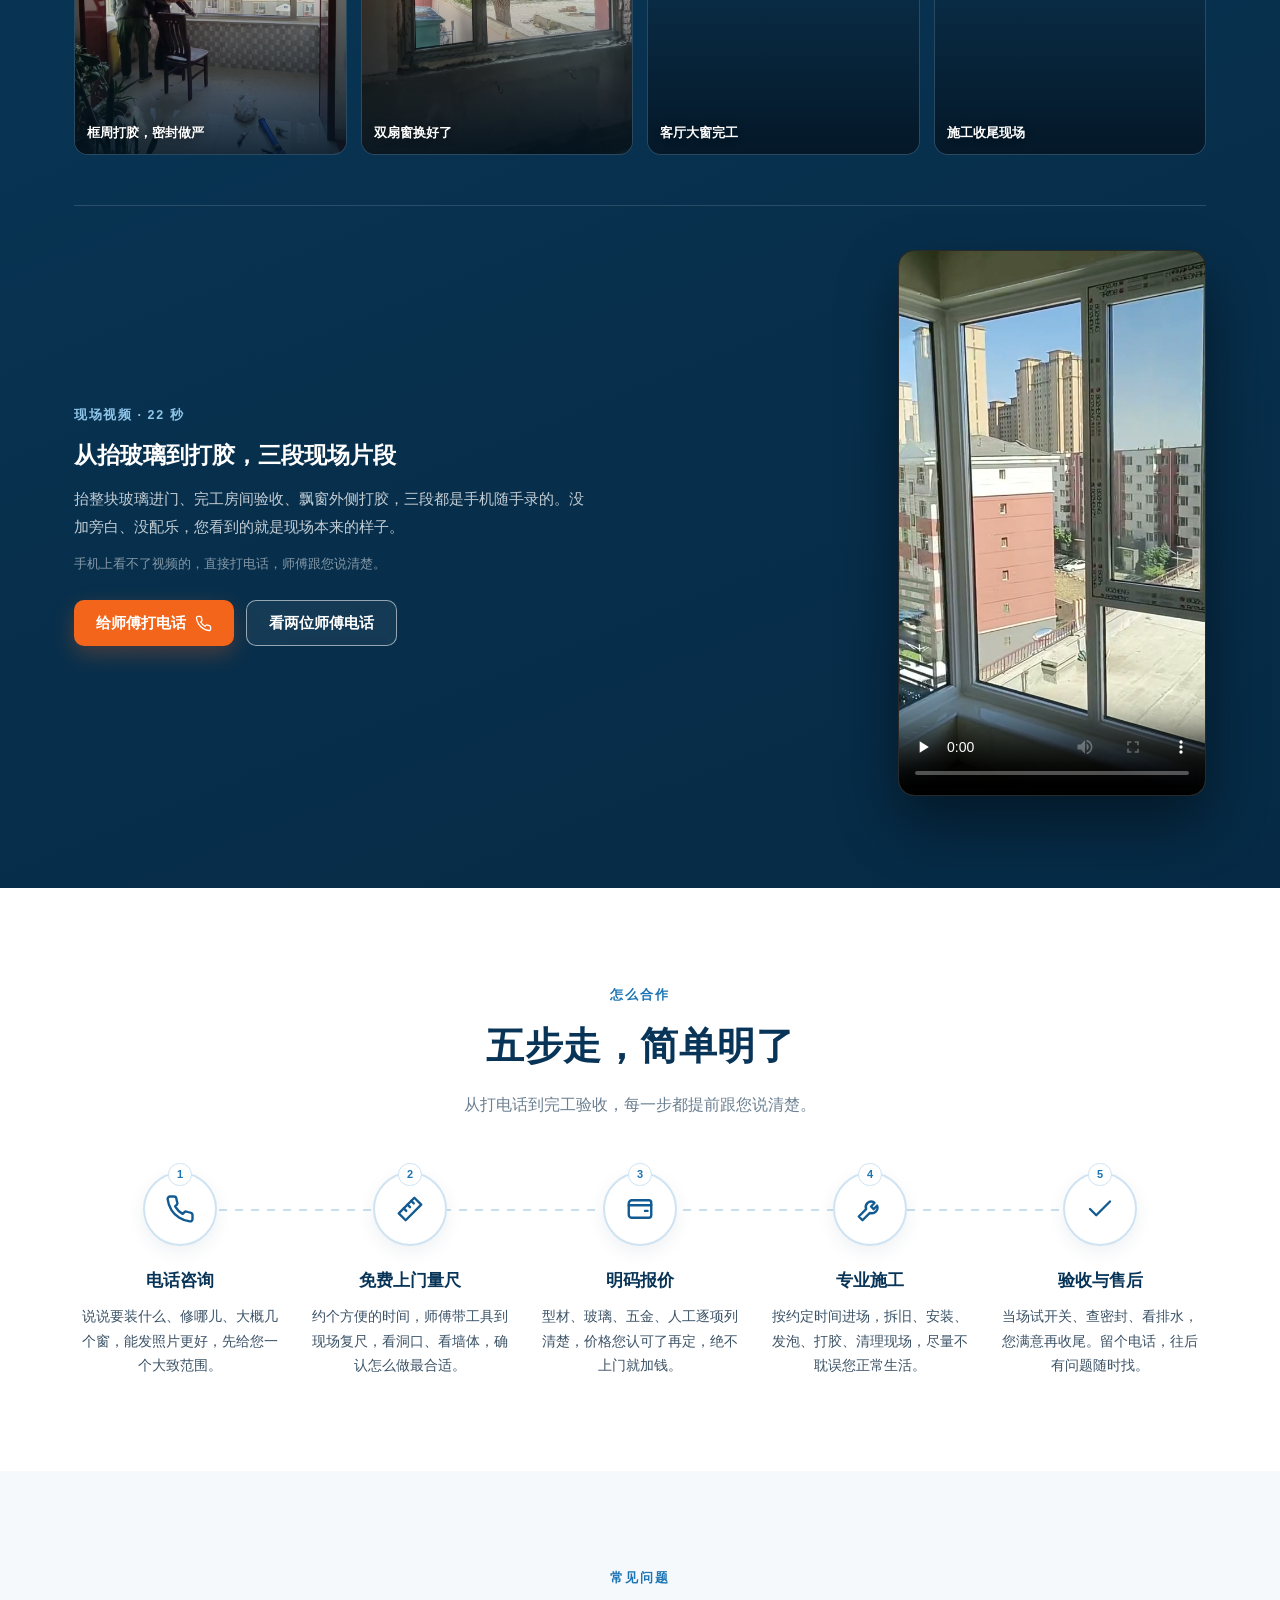
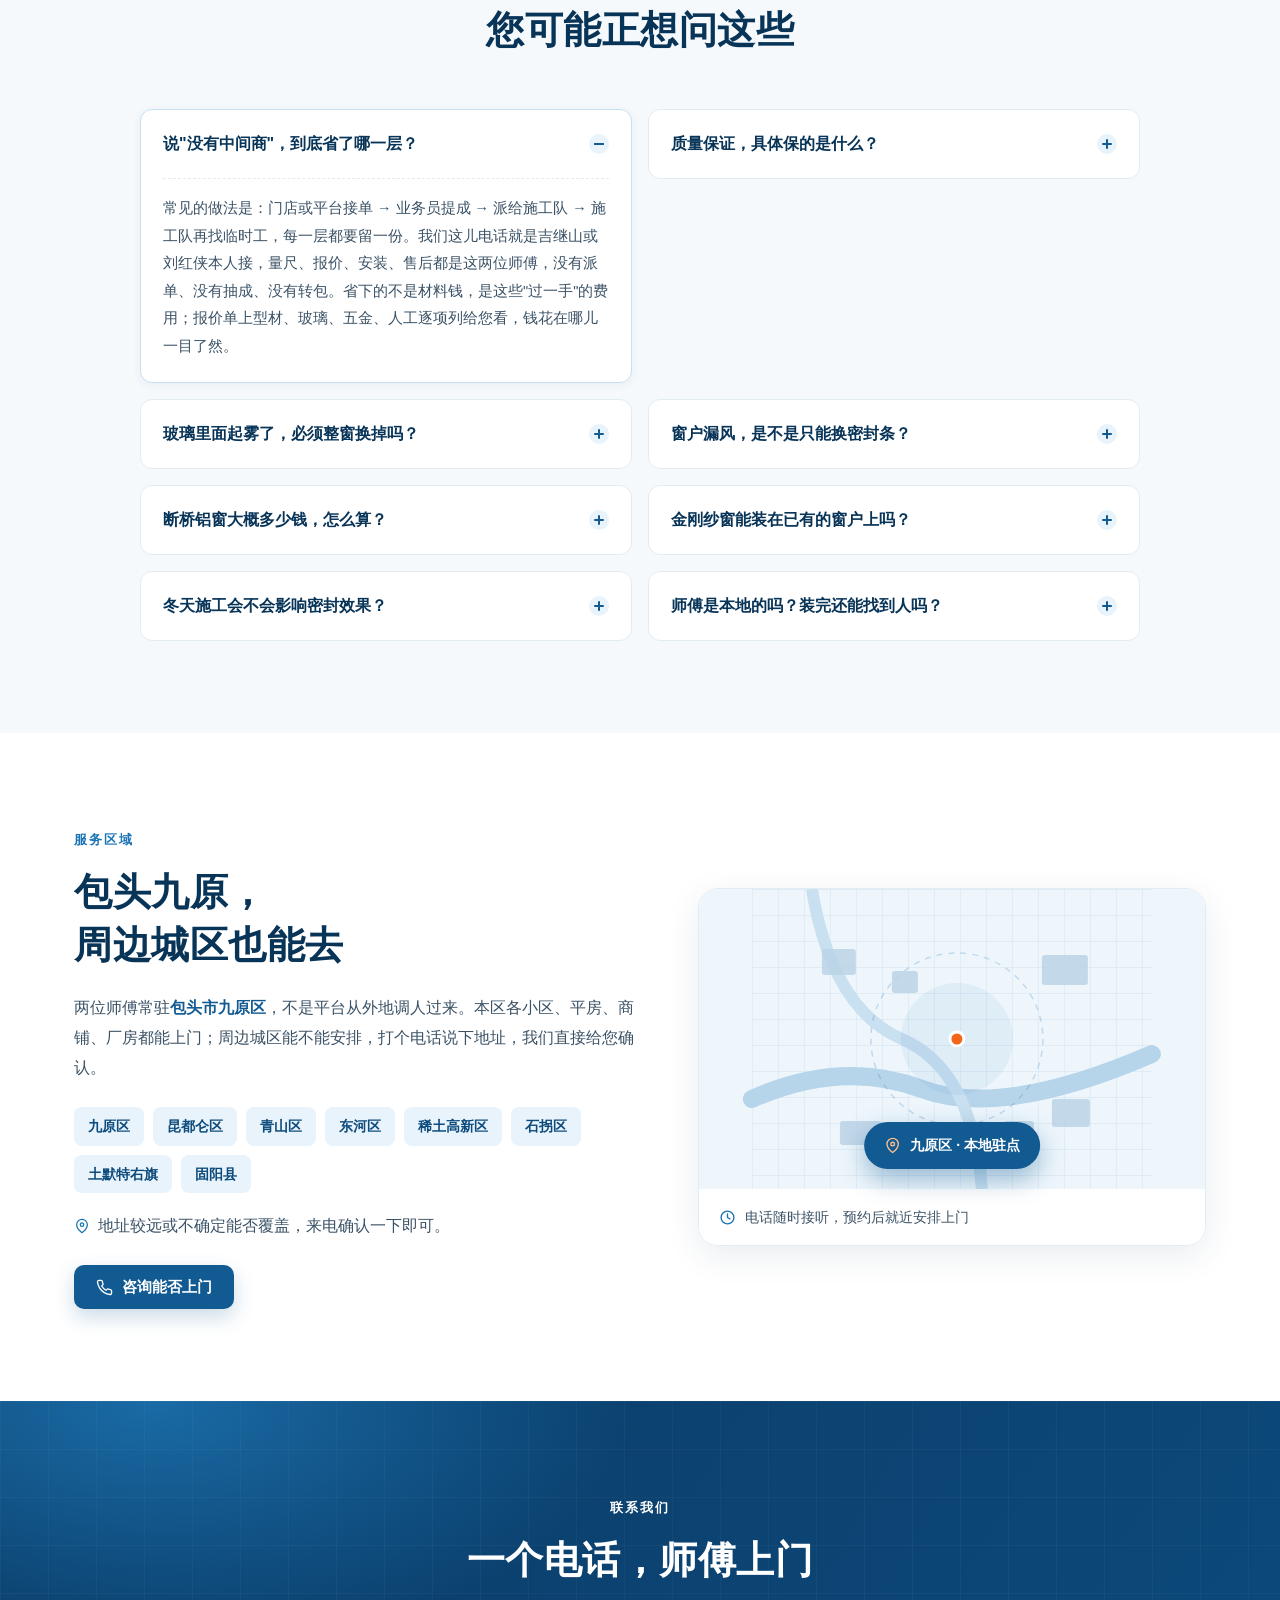
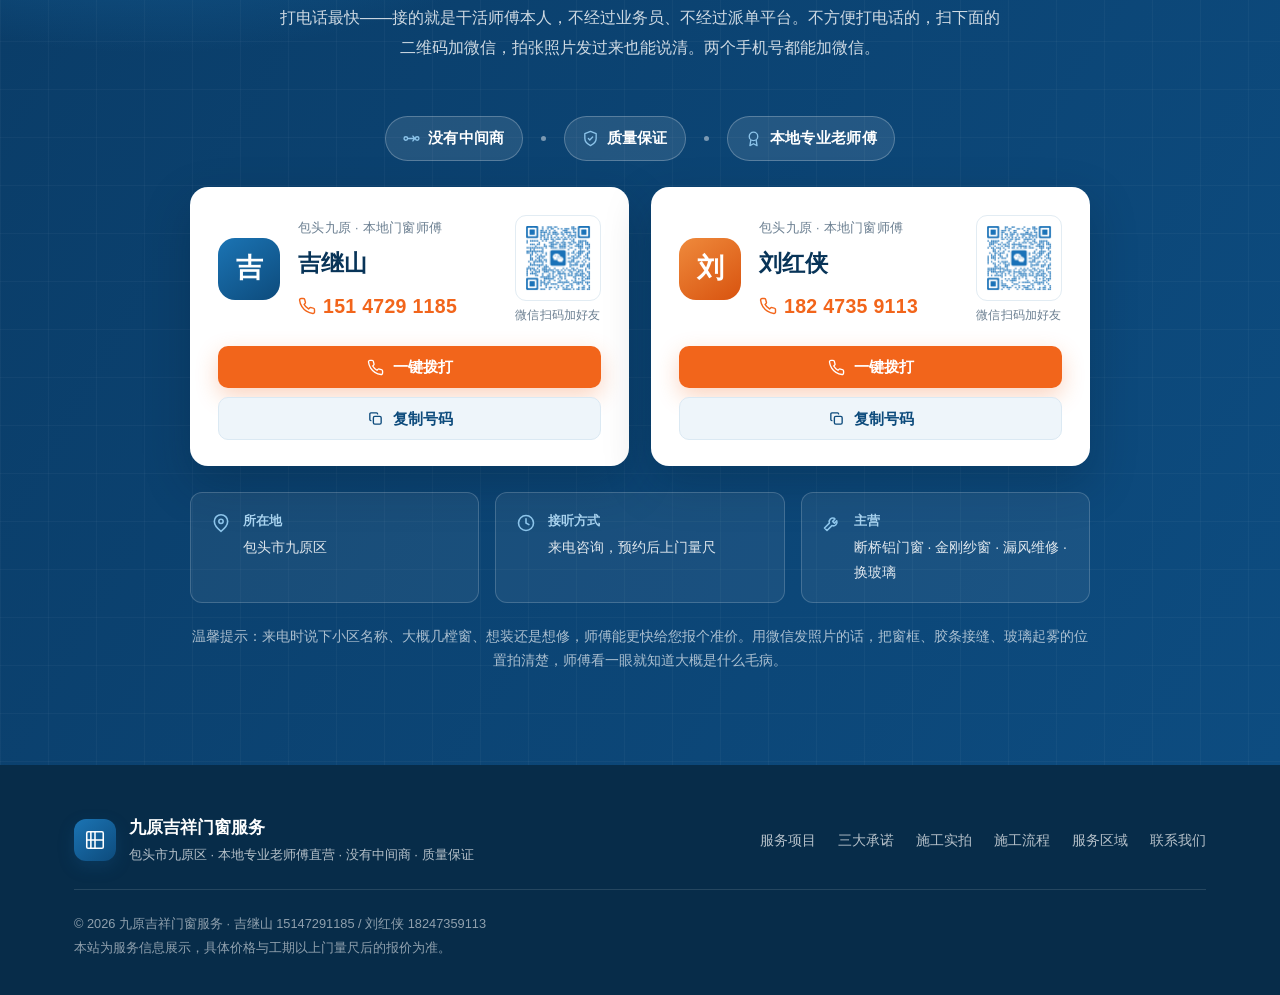
==== commit fa56d98c: "品牌更名九原吉祥门窗服务；联系区加入两位师傅微信二维码（已验证可扫）" ====
--- a/index.html
+++ b/index.html
@@ -4,25 +4,26 @@
 <meta charset="UTF-8">
 <meta name="viewport" content="width=device-width, initial-scale=1.0, viewport-fit=cover">
 <meta name="theme-color" content="#0d4b7c">
-<title>包头九原断桥铝门窗安装｜金刚纱窗｜窗户漏风维修｜更换漏气玻璃 - 吉继山 刘红侠</title>
-<meta name="description" content="包头市九原区本地专业老师傅直营，没有中间商：专业安装断桥铝门窗、定制金刚纱窗、维修窗户漏风、更换漏气（起雾）中空玻璃。材料与工序自己把关，质量保证，免费上门量尺，先报价后施工。吉继山 15147291185，刘红侠 18247359113。">
-<meta name="keywords" content="包头断桥铝门窗,九原区门窗安装,金刚纱窗,窗户漏风维修,更换漏气玻璃,中空玻璃起雾,包头换玻璃,门窗密封条,无中间商,师傅直营,质量保证,本地专业老师傅,吉继山,刘红侠">
+<title>九原吉祥门窗服务｜包头断桥铝门窗·金刚纱窗·窗户漏风维修·换漏气玻璃（吉继山 刘红侠）</title>
+<meta name="description" content="九原吉祥门窗服务：包头市九原区本地专业老师傅直营，没有中间商：专业安装断桥铝门窗、定制金刚纱窗、维修窗户漏风、更换漏气（起雾）中空玻璃。材料与工序自己把关，质量保证，免费上门量尺，先报价后施工。吉继山 15147291185，刘红侠 18247359113。">
+<meta name="keywords" content="包头断桥铝门窗,九原区门窗安装,金刚纱窗,窗户漏风维修,更换漏气玻璃,中空玻璃起雾,包头换玻璃,门窗密封条,无中间商,师傅直营,质量保证,本地专业老师傅,九原吉祥门窗服务,吉继山,刘红侠">
 <meta name="robots" content="index,follow">
 <link rel="icon" href="data:image/svg+xml,%3Csvg xmlns='http://www.w3.org/2000/svg' viewBox='0 0 32 32'%3E%3Crect width='32' height='32' rx='7' fill='%230d4b7c'/%3E%3Cg fill='none' stroke='%23fff' stroke-width='2'%3E%3Crect x='7' y='7' width='18' height='18' rx='1.5'/%3E%3Cpath d='M16 7v18M7 16h18'/%3E%3C/g%3E%3C/svg%3E">
 <meta property="og:type" content="website">
-<meta property="og:title" content="包头九原断桥铝门窗安装｜金刚纱窗｜漏风维修｜更换漏气玻璃">
+<meta property="og:site_name" content="九原吉祥门窗服务">
+<meta property="og:title" content="九原吉祥门窗服务 · 包头断桥铝门窗 / 金刚纱窗 / 漏风维修 / 换漏气玻璃">
 <meta property="og:image" content="https://zhouyaobai.github.io/jijishan/assets/img/works/og-cover.jpg">
 <meta property="og:image:width" content="1200">
 <meta property="og:image:height" content="630">
 <meta property="og:locale" content="zh_CN">
-<meta property="og:description" content="包头九原本地专业老师傅直营，没有中间商，质量保证。断桥铝门窗安装、金刚纱窗定制、窗户漏风维修、漏气中空玻璃更换。免费上门量尺，先报价后施工。吉继山 15147291185 / 刘红侠 18247359113。">
+<meta property="og:description" content="九原吉祥门窗服务 · 包头九原本地专业老师傅直营，没有中间商，质量保证。断桥铝门窗安装、金刚纱窗定制、窗户漏风维修、漏气中空玻璃更换。免费上门量尺，先报价后施工。吉继山 15147291185 / 刘红侠 18247359113。">
 <link rel="stylesheet" href="assets/css/style.css">
 <script>document.documentElement.classList.add('js');</script>
 <script type="application/ld+json">
 {
   "@context": "https://schema.org",
   "@type": "HomeAndConstructionBusiness",
-  "name": "九原门窗服务",
+  "name": "九原吉祥门窗服务",
   "description": "包头市九原区本地专业老师傅直营，没有中间商、质量保证：断桥铝门窗安装、金刚纱窗定制、窗户漏风维修、漏气中空玻璃更换。",
   "areaServed": "包头市九原区",
   "telephone": ["+8615147291185", "+8618247359113"],
@@ -79,10 +80,10 @@
 <!-- 导航 -->
 <header class="site-header" id="header">
   <div class="container nav">
-    <a class="brand" href="#top" aria-label="九原门窗服务 首页">
+    <a class="brand" href="#top" aria-label="九原吉祥门窗服务 首页">
       <span class="brand__mark"><svg class="icon"><use href="#i-window"/></svg></span>
       <span class="brand__text">
-        <strong>九原门窗服务</strong>
+        <strong>九原吉祥门窗服务</strong>
         <small>断桥铝 · 纱窗 · 维修 · 换玻璃</small>
       </span>
     </a>
@@ -579,7 +580,7 @@
     <div class="section__head section__head--light reveal">
       <span class="section__eyebrow">联系我们</span>
       <h2 class="section__title">一个电话，师傅上门</h2>
-      <p class="section__desc">不用加微信、不用填表单，直接打就是干活师傅本人接，不经过业务员、不经过派单平台。说不清毛病也没关系，上门看了再定怎么弄。</p>
+      <p class="section__desc">打电话最快——接的就是干活师傅本人，不经过业务员、不经过派单平台。不方便打电话的，扫下面的二维码加微信，拍张照片发过来也能说清。两个手机号都能加微信。</p>
     </div>
 
     <div class="contact__promise reveal">
@@ -598,6 +599,12 @@
           <h3>吉继山</h3>
           <a class="person-card__tel" href="tel:15147291185"><svg class="icon"><use href="#i-phone"/></svg>151 4729 1185</a>
         </div>
+        <div class="person-card__qr">
+          <button class="qr-card" type="button" data-cap="吉继山 · 微信二维码，扫码加好友（电话 15147291185）" aria-label="放大吉继山的微信二维码">
+            <img src="assets/img/qr/wx-jijishan.png" width="600" height="600" alt="吉继山微信二维码，扫码添加好友" decoding="async">
+          </button>
+          <span>微信扫码加好友</span>
+        </div>
         <div class="person-card__actions">
           <a class="btn btn--call" href="tel:15147291185"><svg class="icon"><use href="#i-phone"/></svg>一键拨打</a>
           <button class="btn btn--copy" data-copy="15147291185"><svg class="icon"><use href="#i-copy"/></svg>复制号码</button>
@@ -611,6 +618,12 @@
           <h3>刘红侠</h3>
           <a class="person-card__tel" href="tel:18247359113"><svg class="icon"><use href="#i-phone"/></svg>182 4735 9113</a>
         </div>
+        <div class="person-card__qr">
+          <button class="qr-card" type="button" data-cap="刘红侠 · 微信二维码，扫码加好友（电话 18247359113）" aria-label="放大刘红侠的微信二维码">
+            <img src="assets/img/qr/wx-liuhongxia.png" width="600" height="600" alt="刘红侠微信二维码，扫码添加好友" decoding="async">
+          </button>
+          <span>微信扫码加好友</span>
+        </div>
         <div class="person-card__actions">
           <a class="btn btn--call" href="tel:18247359113"><svg class="icon"><use href="#i-phone"/></svg>一键拨打</a>
           <button class="btn btn--copy" data-copy="18247359113"><svg class="icon"><use href="#i-copy"/></svg>复制号码</button>
@@ -623,7 +636,7 @@
       <div><svg class="icon"><use href="#i-clock"/></svg><span><b>接听方式</b>来电咨询，预约后上门量尺</span></div>
       <div><svg class="icon"><use href="#i-wrench"/></svg><span><b>主营</b>断桥铝门窗 · 金刚纱窗 · 漏风维修 · 换玻璃</span></div>
     </div>
-    <p class="contact__tip reveal">温馨提示：来电时说下小区名称、大概几樘窗、想装还是想修，师傅能更快给您报个准价。</p>
+    <p class="contact__tip reveal">温馨提示：来电时说下小区名称、大概几樘窗、想装还是想修，师傅能更快给您报个准价。用微信发照片的话，把窗框、胶条接缝、玻璃起雾的位置拍清楚，师傅看一眼就知道大概是什么毛病。</p>
   </div>
 </section>
 
@@ -645,12 +658,12 @@
   <div class="container site-footer__inner">
     <div class="site-footer__brand">
       <span class="brand__mark"><svg class="icon"><use href="#i-window"/></svg></span>
-      <div><strong>九原门窗服务</strong><p>包头市九原区 · 本地专业老师傅直营 · 没有中间商 · 质量保证</p></div>
+      <div><strong>九原吉祥门窗服务</strong><p>包头市九原区 · 本地专业老师傅直营 · 没有中间商 · 质量保证</p></div>
     </div>
     <div class="site-footer__links">
       <a href="#services">服务项目</a><a href="#why">三大承诺</a><a href="#works">施工实拍</a><a href="#process">施工流程</a><a href="#area">服务区域</a><a href="#contact">联系我们</a>
     </div>
-    <p class="site-footer__copy">© <span id="year">2026</span> 九原门窗服务 · 吉继山 15147291185 / 刘红侠 18247359113<br>本站为服务信息展示，具体价格与工期以上门量尺后的报价为准。</p>
+    <p class="site-footer__copy">© <span id="year">2026</span> 九原吉祥门窗服务 · 吉继山 15147291185 / 刘红侠 18247359113<br>本站为服务信息展示，具体价格与工期以上门量尺后的报价为准。</p>
   </div>
 </footer>
 
--- a/assets/css/style.css
+++ b/assets/css/style.css
@@ -1,5 +1,5 @@
 /* ==========================================================
-   九原门窗服务 · 站点样式
+   九原吉祥门窗服务 · 站点样式
    ========================================================== */
 :root{
   --blue-900:#083458;
@@ -229,6 +229,8 @@
 /* 灯箱 */
 .lb{position:fixed;inset:0;z-index:120;display:none;align-items:center;justify-content:center;padding:24px;background:rgba(3,16,26,.94);-webkit-backdrop-filter:blur(6px);backdrop-filter:blur(6px)}
 .lb.is-open{display:flex}
+.lb.is-single .lb__prev,.lb.is-single .lb__next{display:none}
+.lb.is-single .lb__fig img{max-width:min(86vw,380px);max-height:64vh;background:#fff;padding:10px}
 .lb__fig{margin:0;max-width:min(90vw,860px);text-align:center}
 .lb__fig img{max-width:100%;max-height:74vh;width:auto;height:auto;margin:0 auto;border-radius:12px;box-shadow:0 30px 80px rgba(0,0,0,.55)}
 .lb__fig figcaption{margin-top:14px;font-size:14.5px;line-height:1.7;color:rgba(255,255,255,.86)}
@@ -291,14 +293,19 @@
 .contact__promise i{width:5px;height:5px;border-radius:50%;background:rgba(255,255,255,.45)}
 .contact__grid{display:grid;grid-template-columns:repeat(2,1fr);gap:22px;max-width:900px;margin:0 auto}
 .person-card{display:flex;align-items:center;gap:18px;flex-wrap:wrap;background:#fff;border-radius:18px;padding:26px 28px;color:var(--ink);box-shadow:0 18px 46px rgba(3,28,50,.28)}
-.person-card__avatar{width:66px;height:66px;border-radius:18px;display:grid;place-items:center;font-size:28px;font-weight:800;color:#fff;background:linear-gradient(145deg,var(--blue-600),var(--blue-800));flex:none}
+.person-card__avatar{width:62px;height:62px;border-radius:17px;display:grid;place-items:center;font-size:27px;font-weight:800;color:#fff;background:linear-gradient(145deg,var(--blue-600),var(--blue-800));flex:none}
 .person-card__avatar--2{background:linear-gradient(145deg,#ef8a3c,#d8530f)}
-.person-card__info{flex:1;min-width:150px}
+.person-card__info{flex:1;min-width:168px}
 .person-card__role{font-size:12.5px;color:var(--muted);letter-spacing:.3px}
 .person-card h3{font-size:23px;font-weight:800;color:var(--blue-900);margin:2px 0 6px}
-.person-card__tel{display:inline-flex;align-items:center;gap:8px;font-size:21px;font-weight:800;letter-spacing:.6px;color:var(--orange);font-variant-numeric:tabular-nums}
+.person-card__tel{display:inline-flex;align-items:center;gap:7px;font-size:19.5px;font-weight:800;letter-spacing:.3px;color:var(--orange);font-variant-numeric:tabular-nums;white-space:nowrap}
 .person-card__tel .icon{font-size:18px}
 .person-card__tel:hover{color:var(--orange-dark)}
+.person-card__qr{display:flex;flex-direction:column;align-items:center;gap:6px;flex:none}
+.qr-card{display:block;width:86px;height:86px;padding:5px;border-radius:11px;background:#fff;border:1px solid var(--line);cursor:zoom-in;transition:border-color .2s,transform .2s,box-shadow .2s}
+.qr-card:hover{border-color:var(--blue-500);transform:translateY(-2px);box-shadow:0 8px 20px rgba(16,58,92,.14)}
+.qr-card img{width:100%;height:100%;display:block;border-radius:6px}
+.person-card__qr span{font-size:11.5px;line-height:1.4;color:var(--muted);letter-spacing:.2px;white-space:nowrap}
 .person-card__actions{display:flex;flex-direction:column;gap:9px;width:100%;margin-top:4px}
 .person-card__actions .btn{width:100%;padding:11px 16px}
 .contact__meta{display:grid;grid-template-columns:repeat(3,1fr);gap:16px;max-width:900px;margin:26px auto 0}
@@ -465,6 +472,9 @@
   .faq summary{font-size:15px}
   .area__tags span{font-size:13px}
   .person-card{padding:22px 20px}
+  .person-card__qr{flex-direction:row;align-items:center;gap:12px;width:100%;padding-top:12px;margin-top:2px;border-top:1px dashed var(--line)}
+  .qr-card{width:86px;height:86px}
+  .person-card__qr span{font-size:12.5px}
   .person-card__tel{font-size:19px}
   .contact__meta>div{font-size:13.5px}
   .site-footer__links{gap:8px 16px;font-size:13px}
